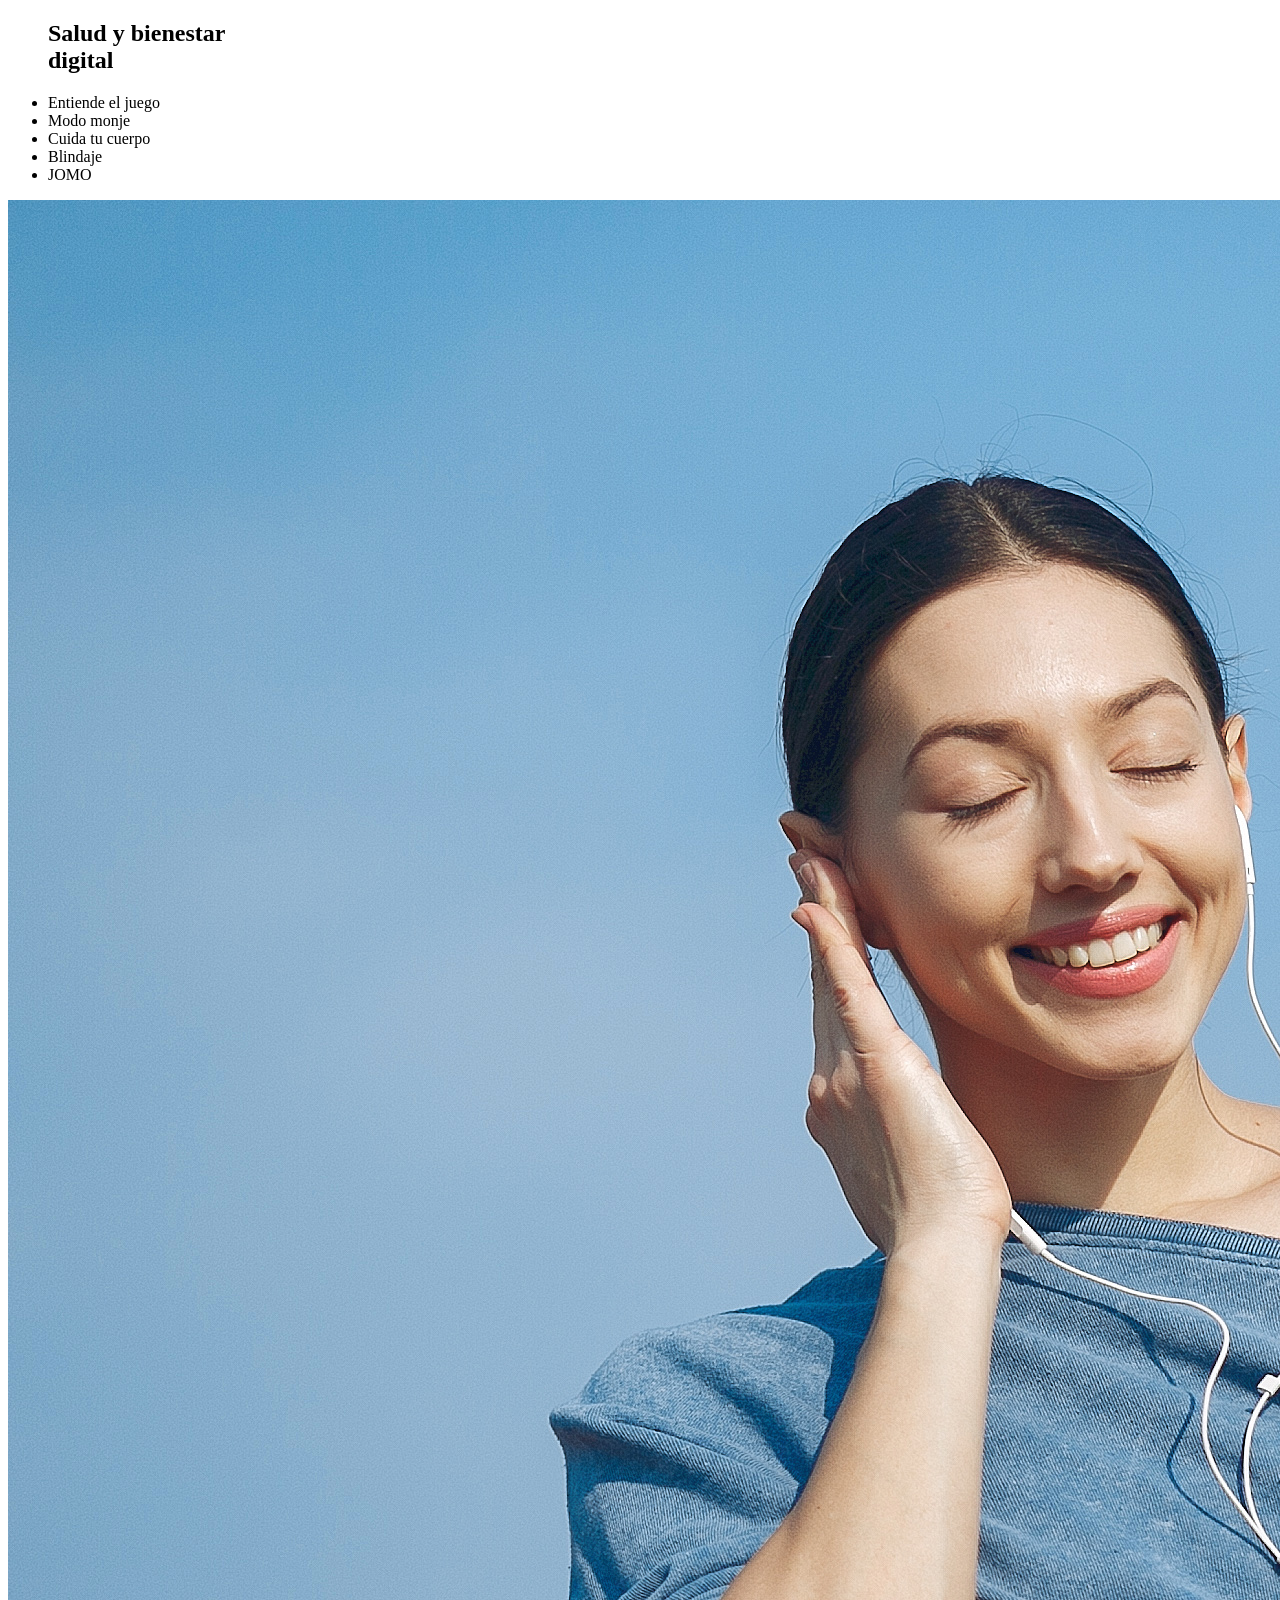
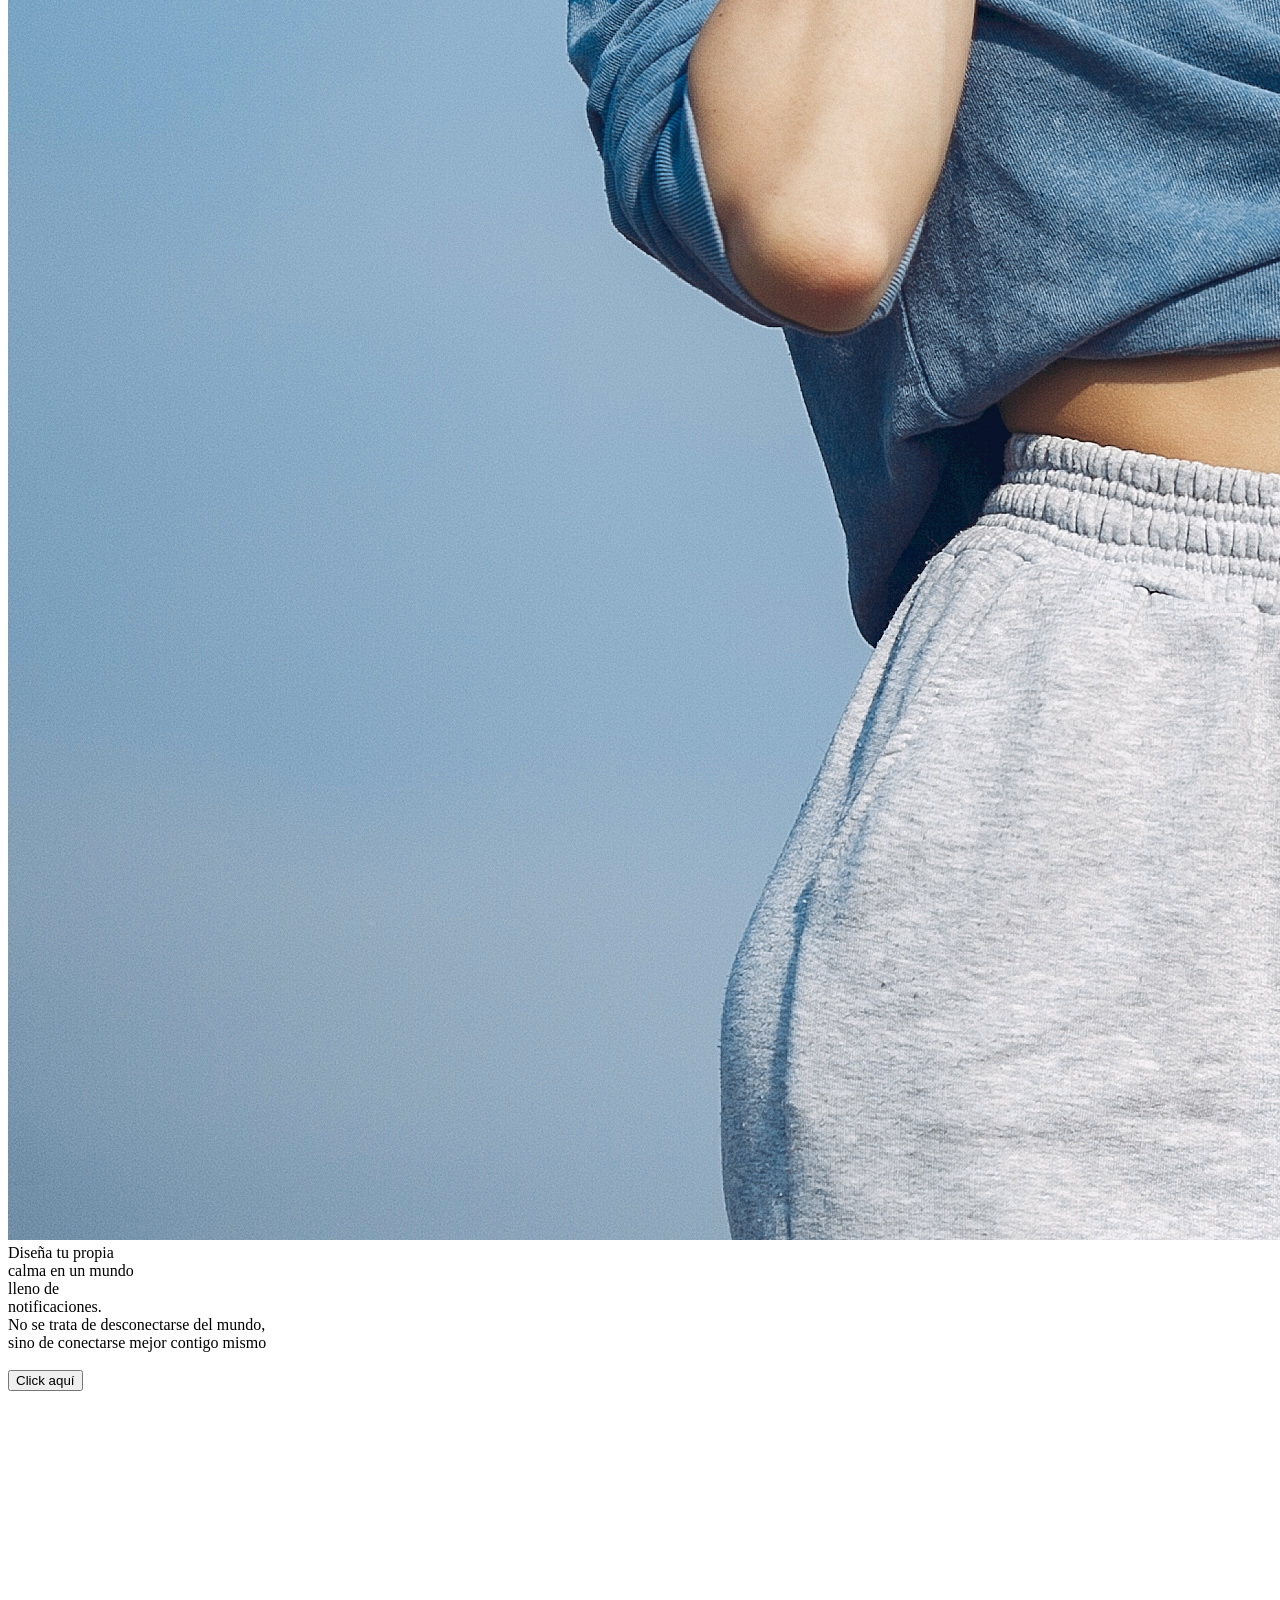
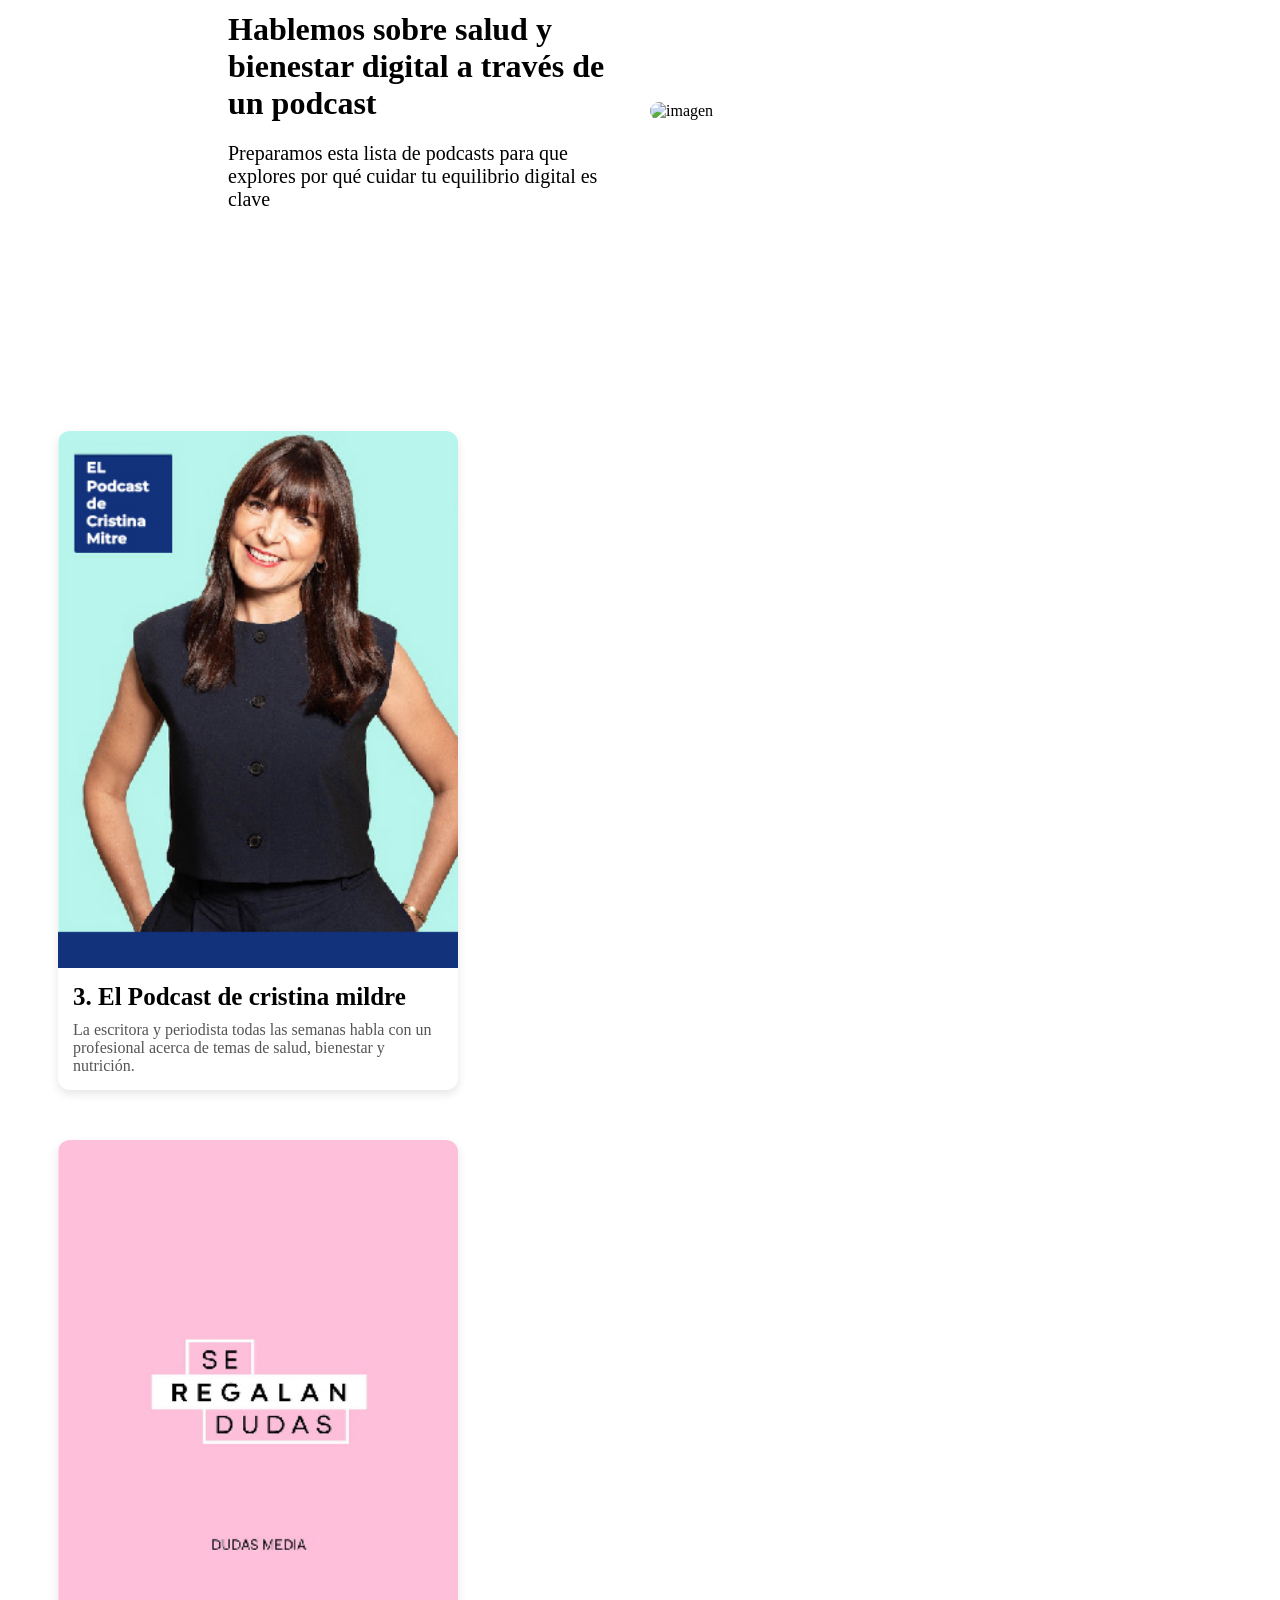
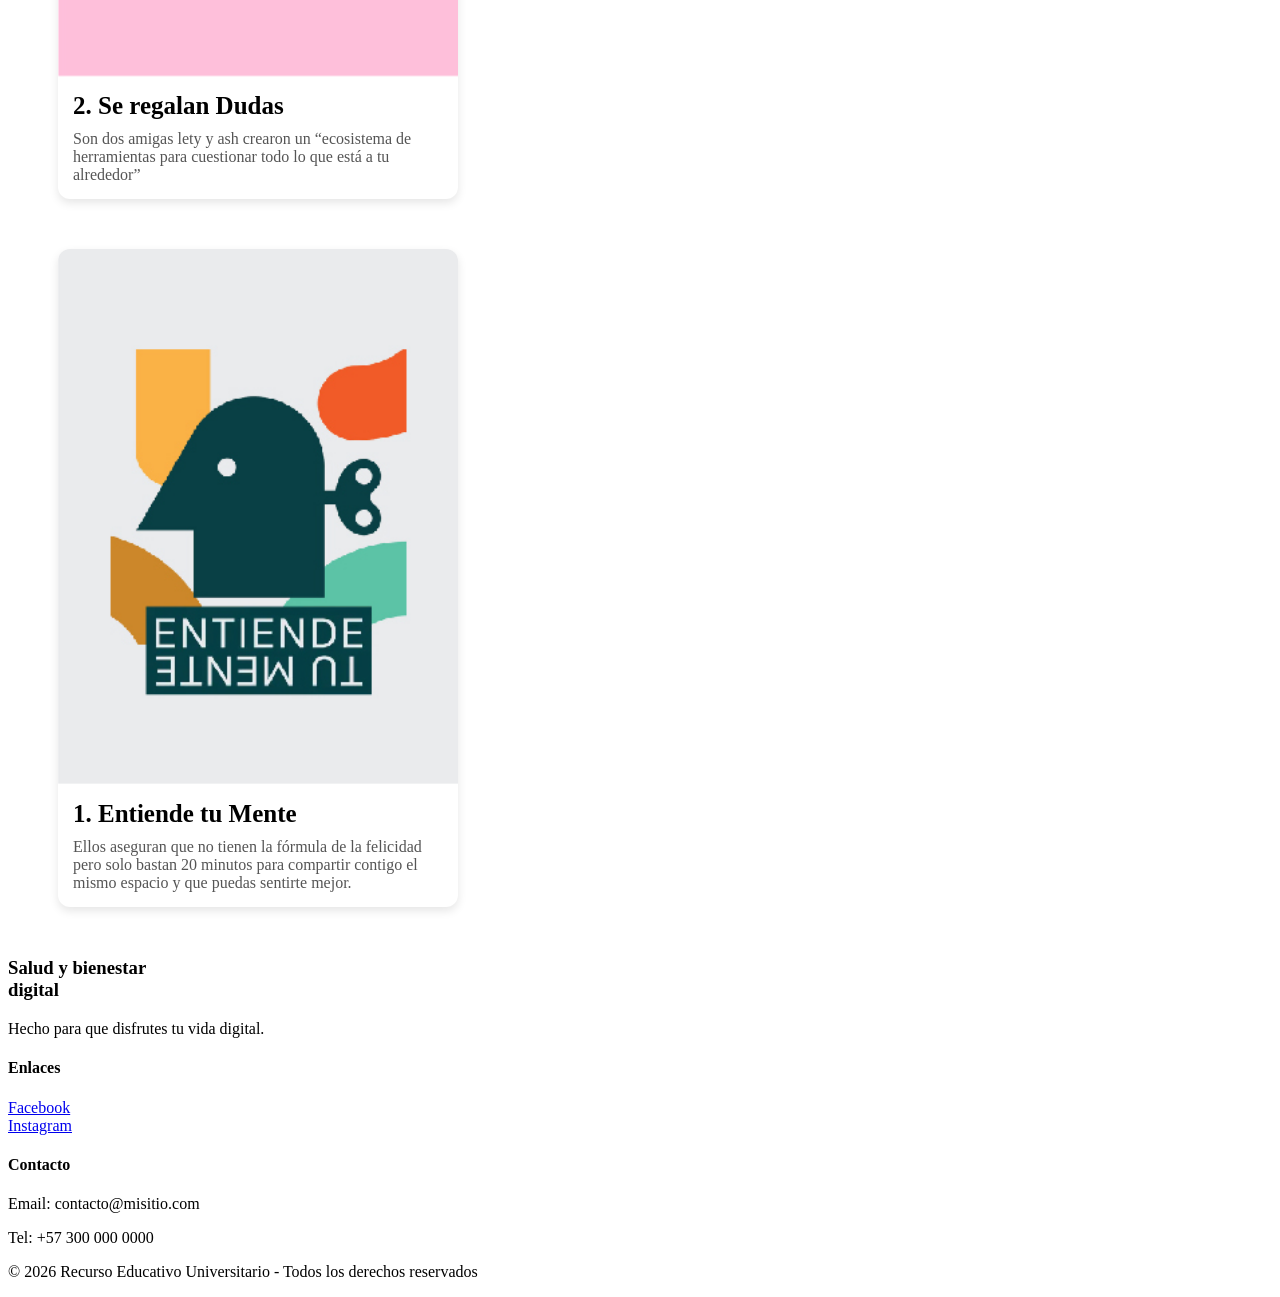
==== index.html @ 68617cb7 "cambio de estructura" ====
<!doctype html>
<html lang="es">
  <head>
    <meta charset="UTF-8" />
    <meta http-equiv="X-UA-Compatible" content="IE=edge" />
    <meta name="viewport" content="width=device-width, initial-scale=1.0" />
    <link rel="stylesheet" href="Styles/index.css" />
    <link rel="stylesheet" href="Styles/nav.css" />
    <link rel="stylesheet" href="Styles/footer.css" />
    <link rel="stylesheet" href="Styles/buttom.css" />
    <link
      rel="stylesheet"
      href="https://fonts.googleapis.com/css2?family=Oswald:wght@200;700&display=swap"
    />
    <title>Inicio</title>
  </head>
  <body>
    <div id="nav"></div>
    <div id="dvPrincipal" class="container">
      <div class="mixImage">
        <img
          src="src/Diseña tu propia calma.jpg"
          alt="Imagen"
          class="initialImage"
        />
        <div class="imgeText">
          Diseña tu propia <br />calma en un mundo <br />lleno de
          <br />notificaciones.
        </div>
      </div>

      <div class="centralText">
        <div class="initialtext">
          No se trata de desconectarse del mundo,<br />
          sino de conectarse mejor contigo mismo
        </div><br>
        <button class="btn-moderno">Click aquí</button>
      </div>

      <div id="sections"></div>

      <div class="cards">
        <div id="podcastCard" class="cards-list"></div>
      </div>
      
    </div>
  </body>
</html>
<footer id="footer" class="footer"></footer>
<script src="https://code.jquery.com/jquery-3.7.1.min.js"></script>
<script src="scripts/index.js"></script>
<script src="scripts/listas.js"></script>
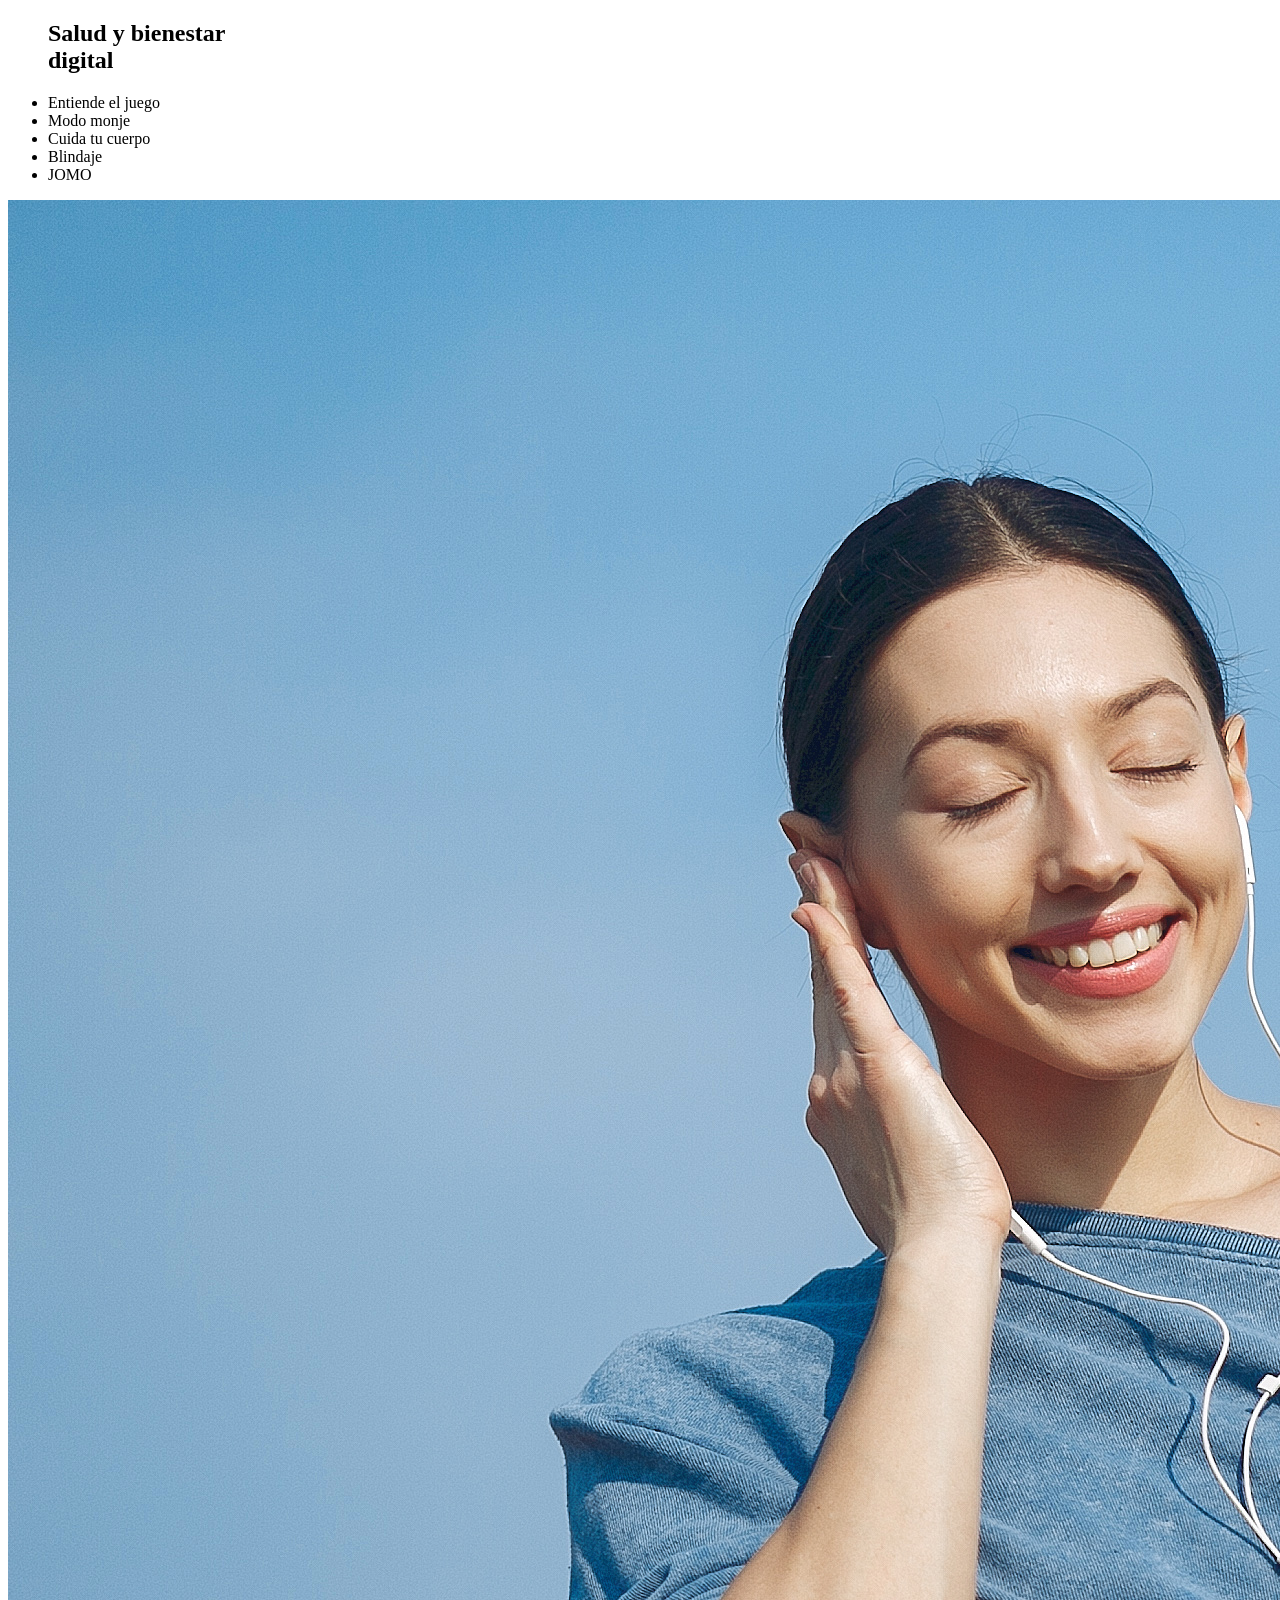
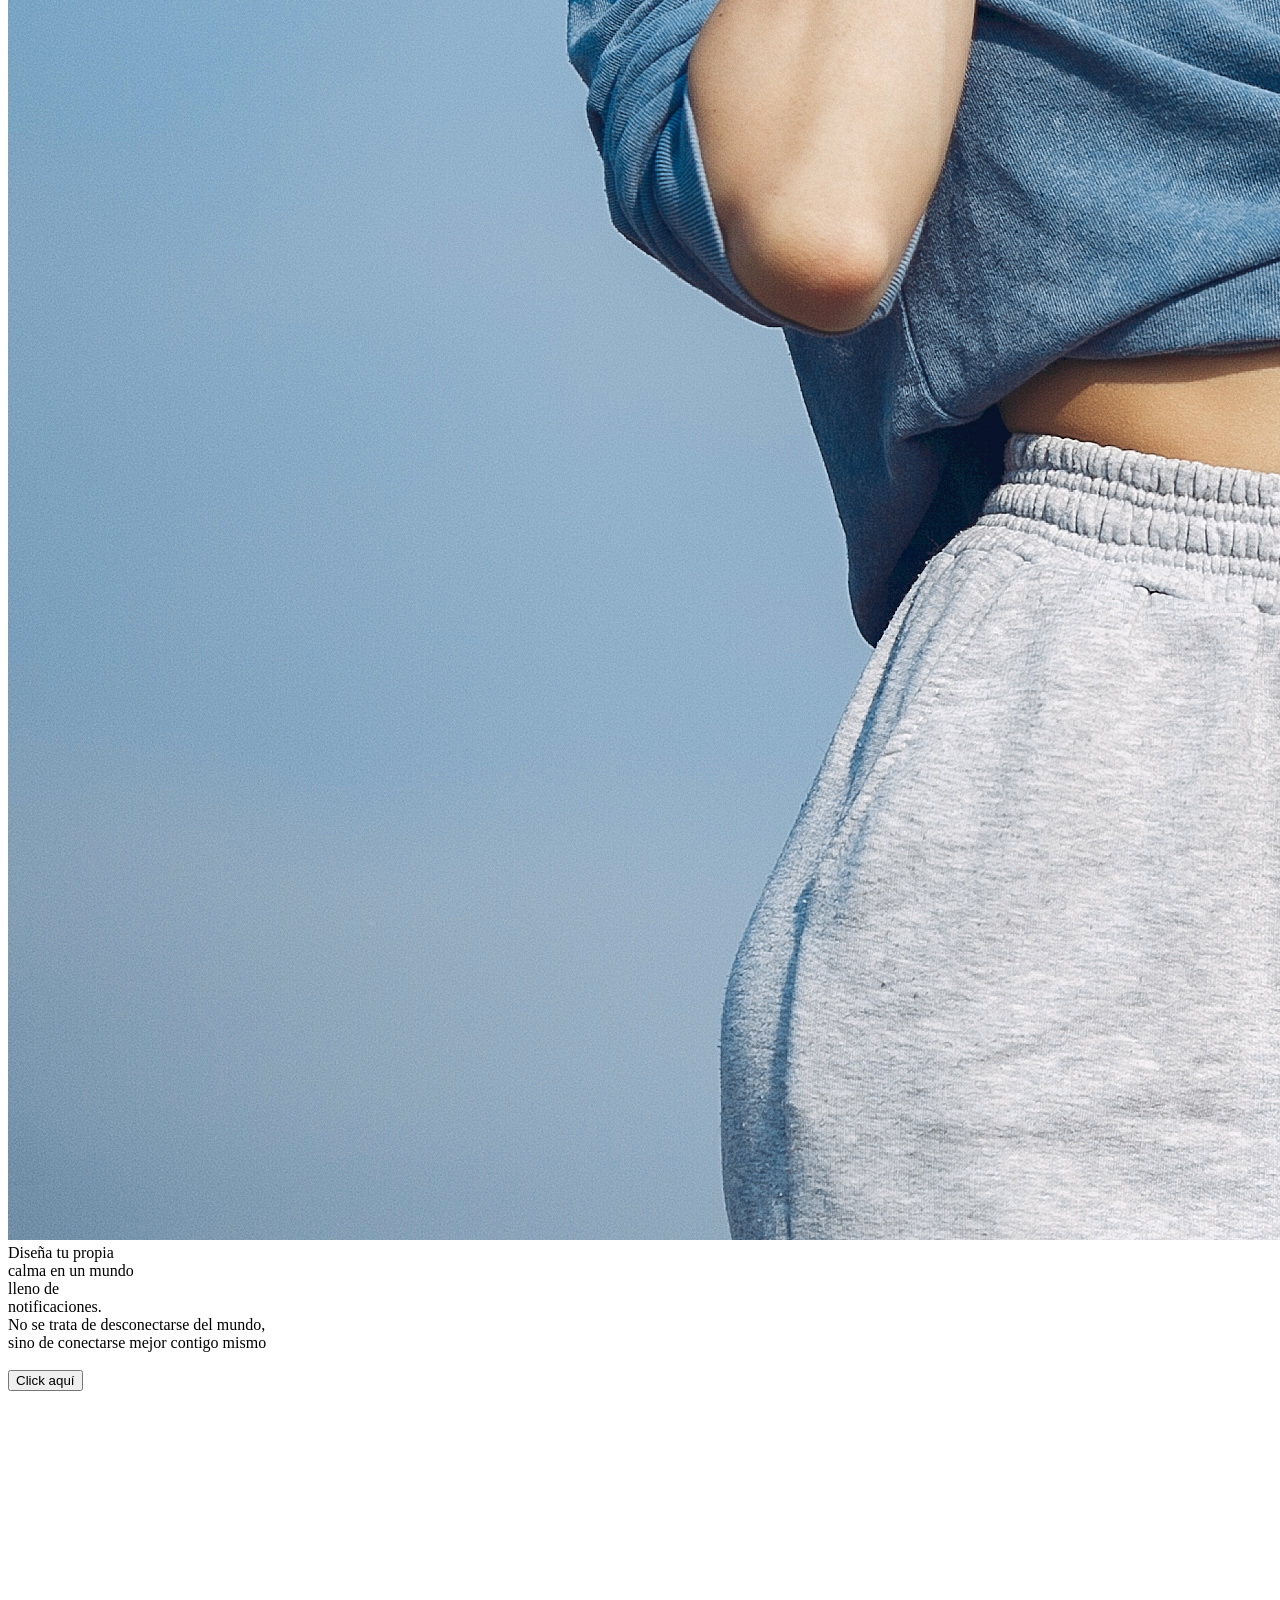
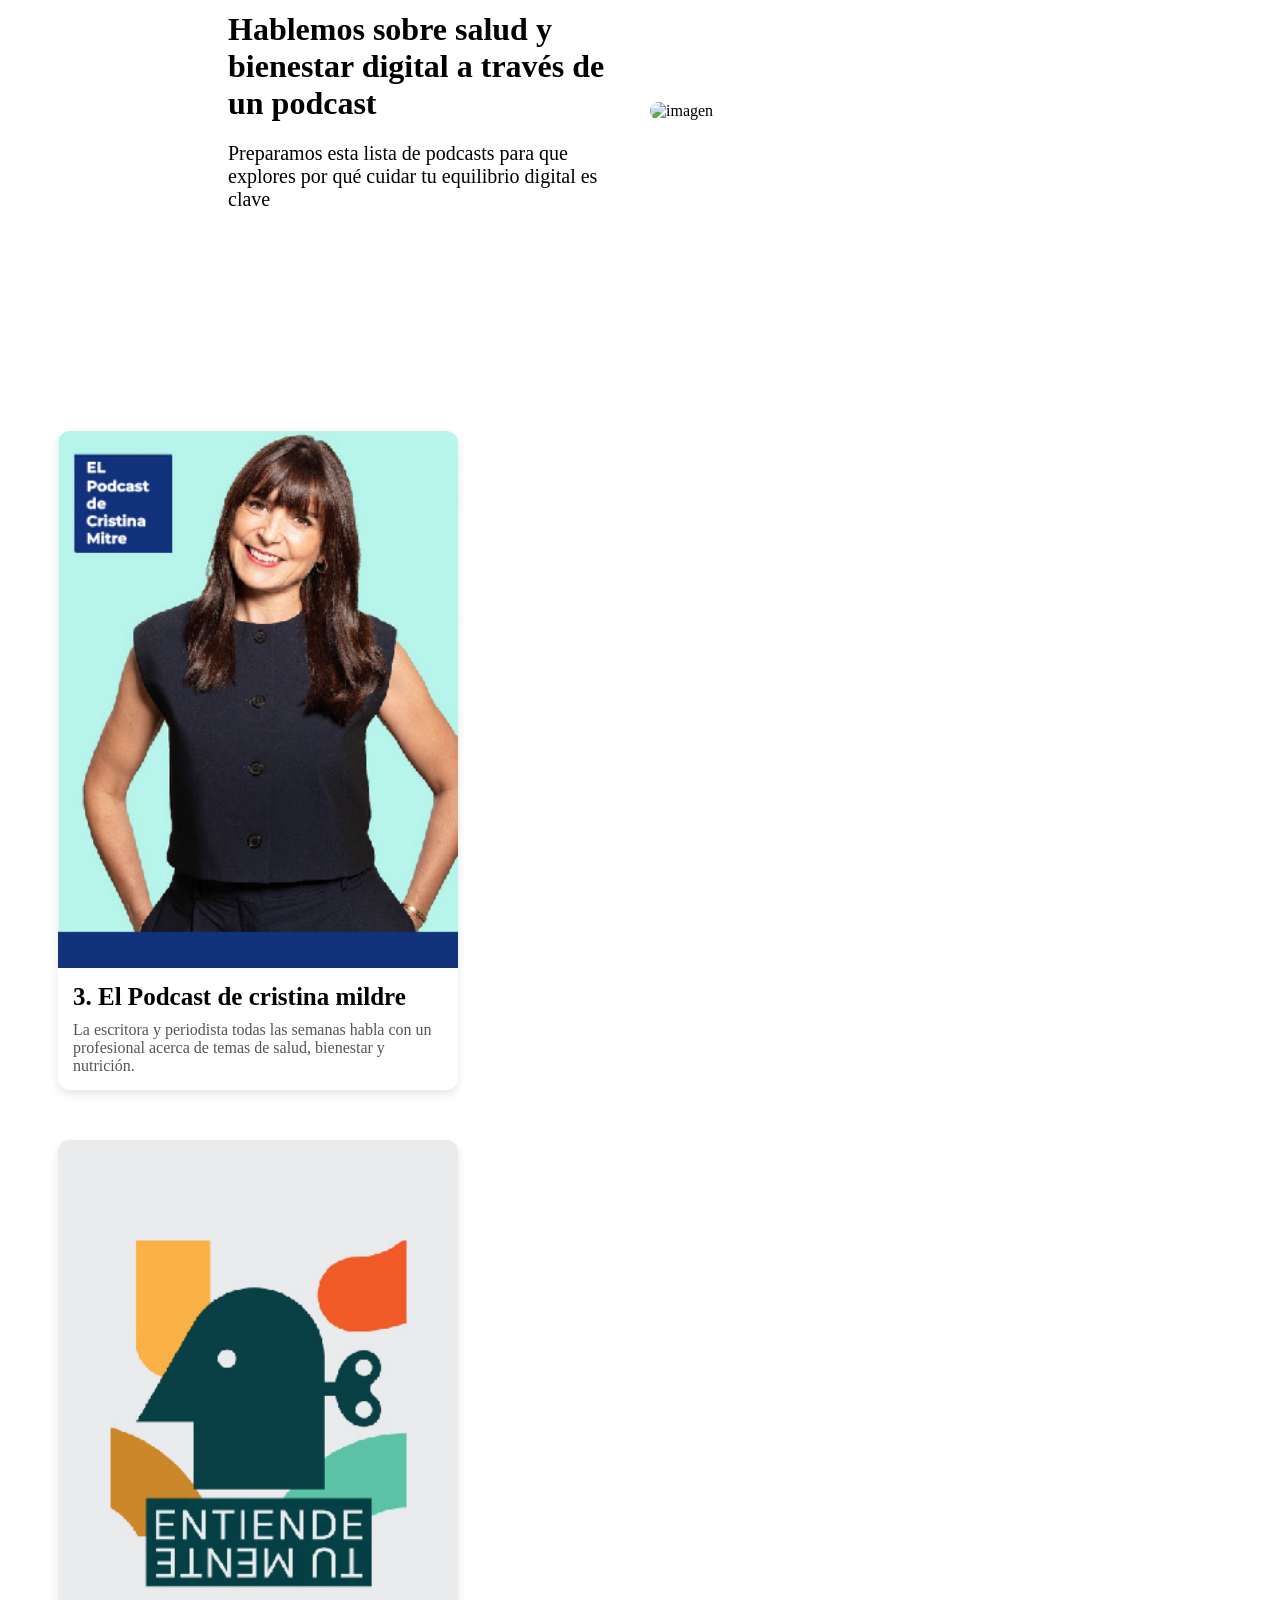
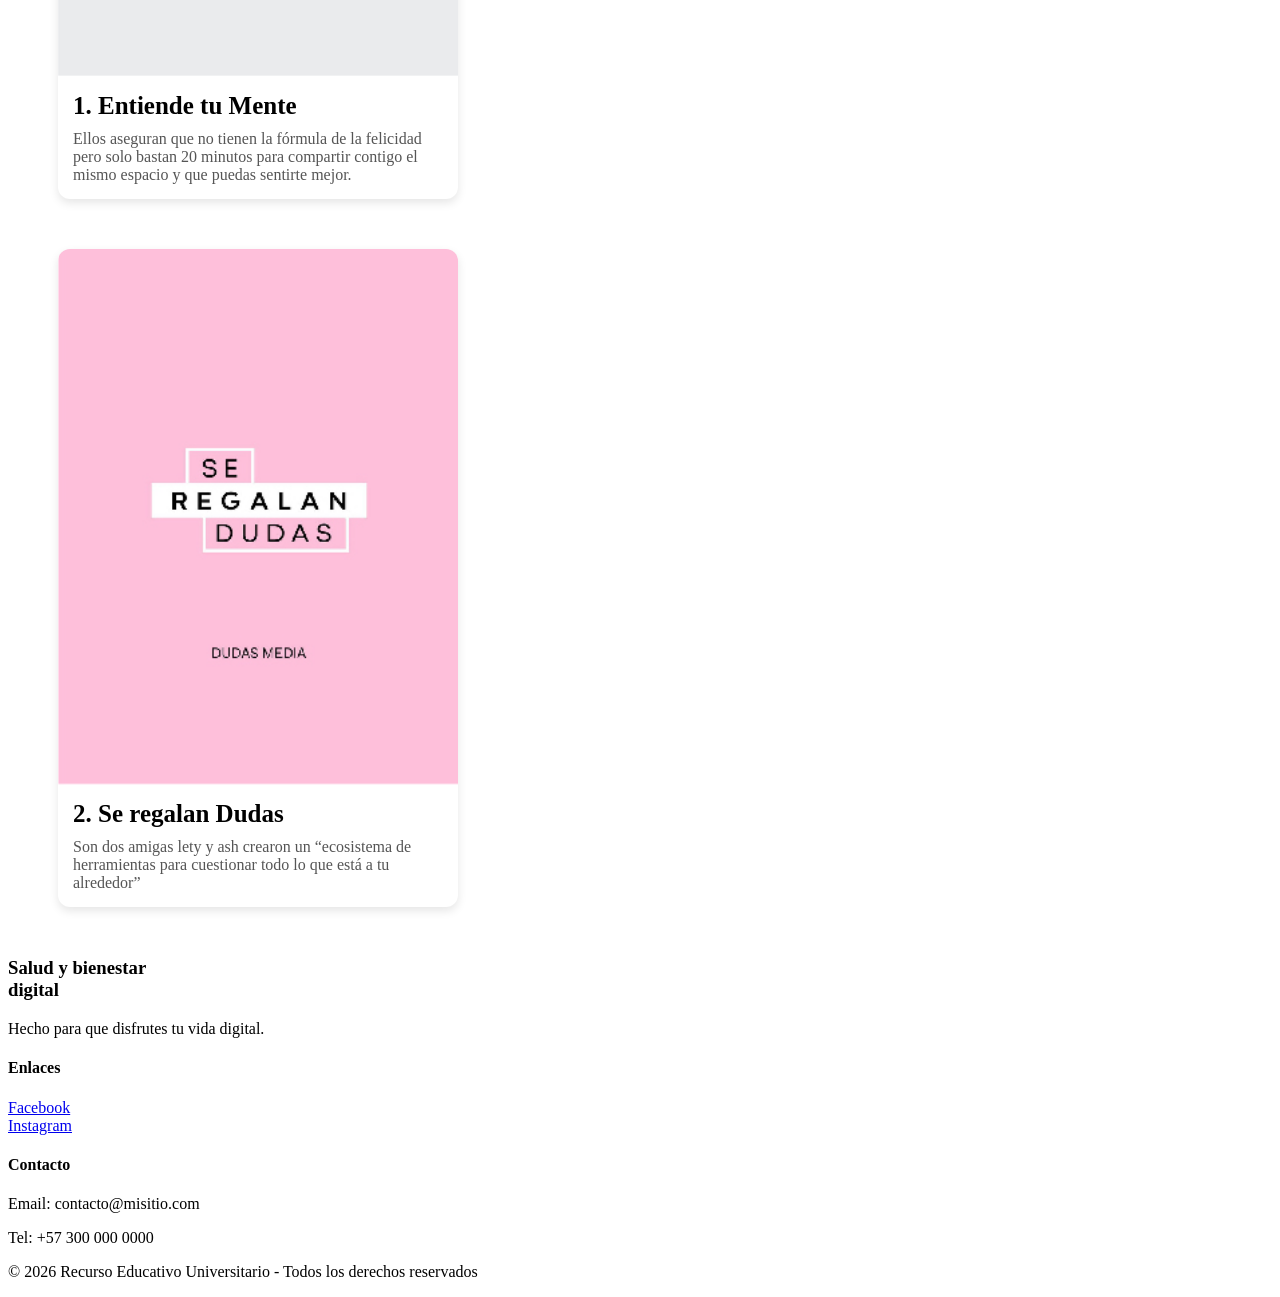
==== commit 95e5502d: "Update index.html" ====
--- a/index.html
+++ b/index.html
@@ -23,6 +23,7 @@
           alt="Imagen"
           class="initialImage"
         />
+
         <div class="imgeText">
           Diseña tu propia <br />calma en un mundo <br />lleno de
           <br />notificaciones.
@@ -33,7 +34,8 @@
         <div class="initialtext">
           No se trata de desconectarse del mundo,<br />
           sino de conectarse mejor contigo mismo
-        </div><br>
+        </div>
+        <br />
         <button class="btn-moderno">Click aquí</button>
       </div>
 
@@ -42,7 +44,6 @@
       <div class="cards">
         <div id="podcastCard" class="cards-list"></div>
       </div>
-      
     </div>
   </body>
 </html>
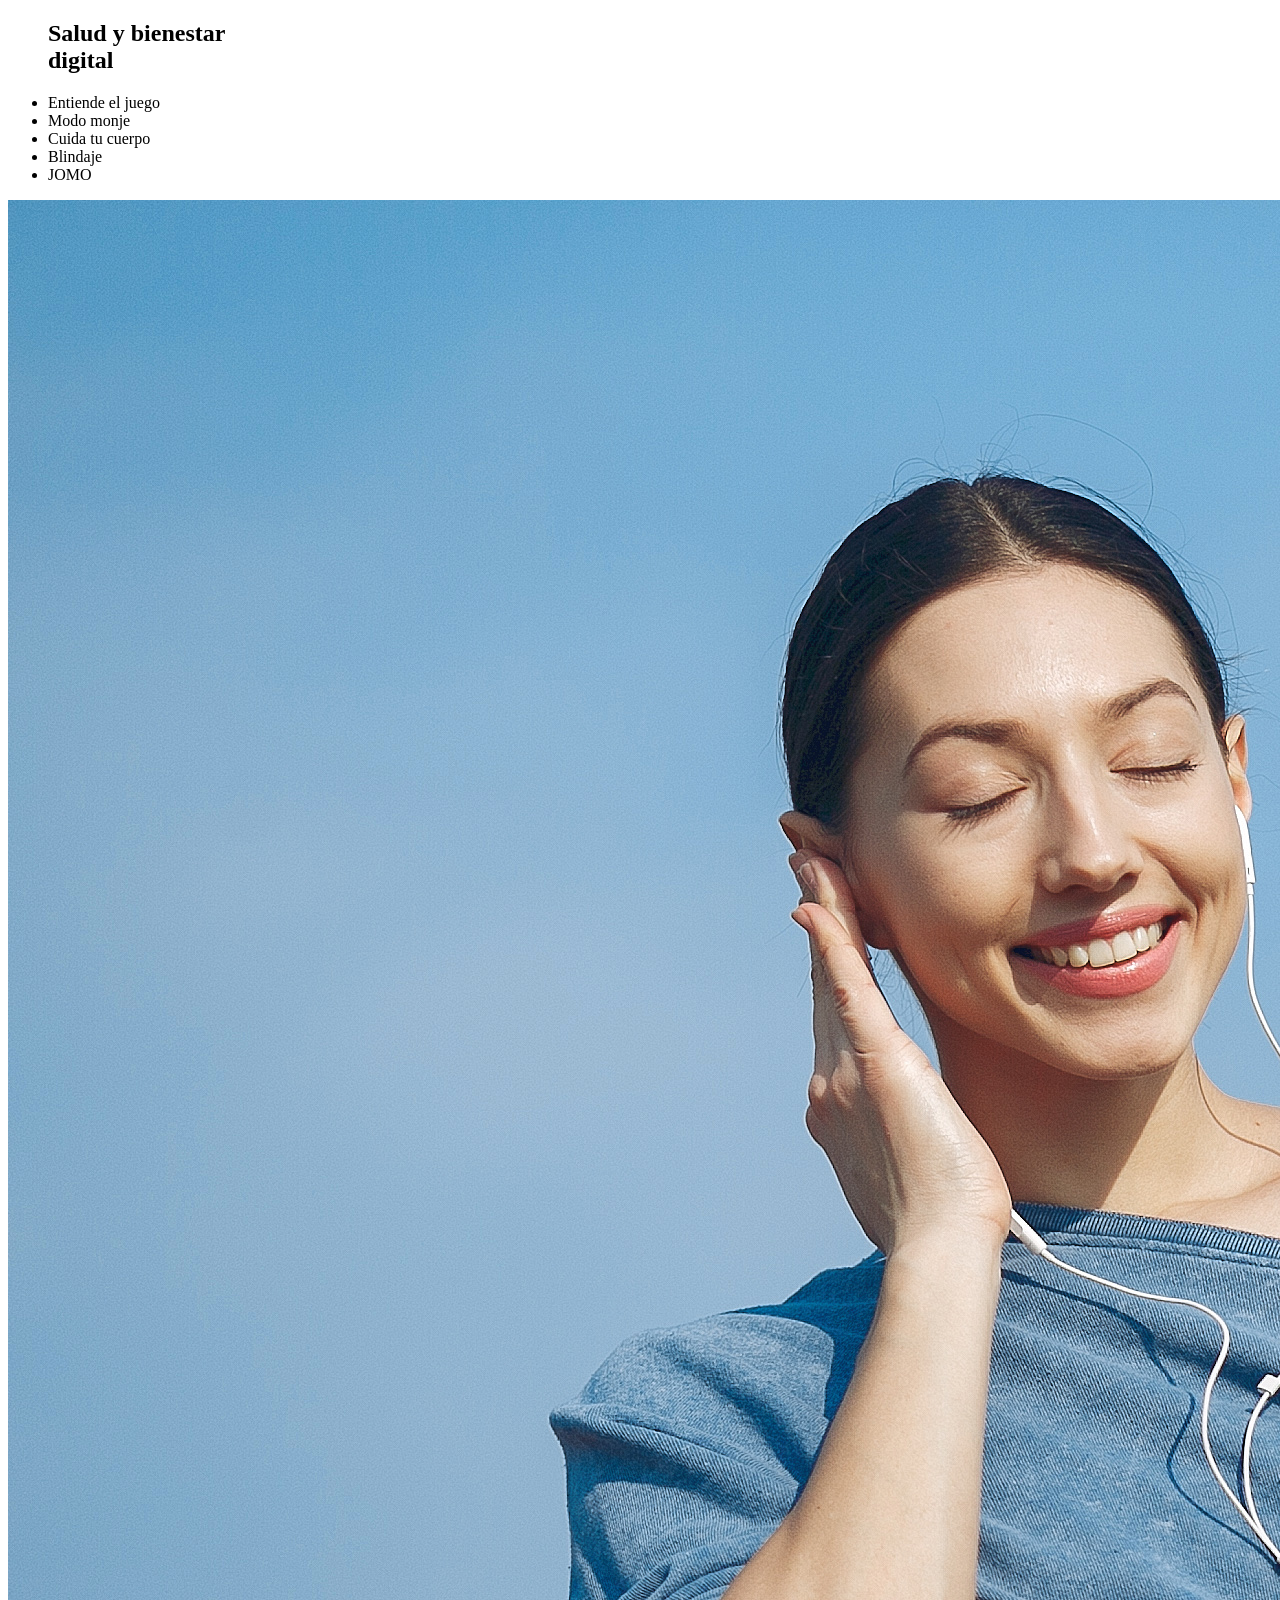
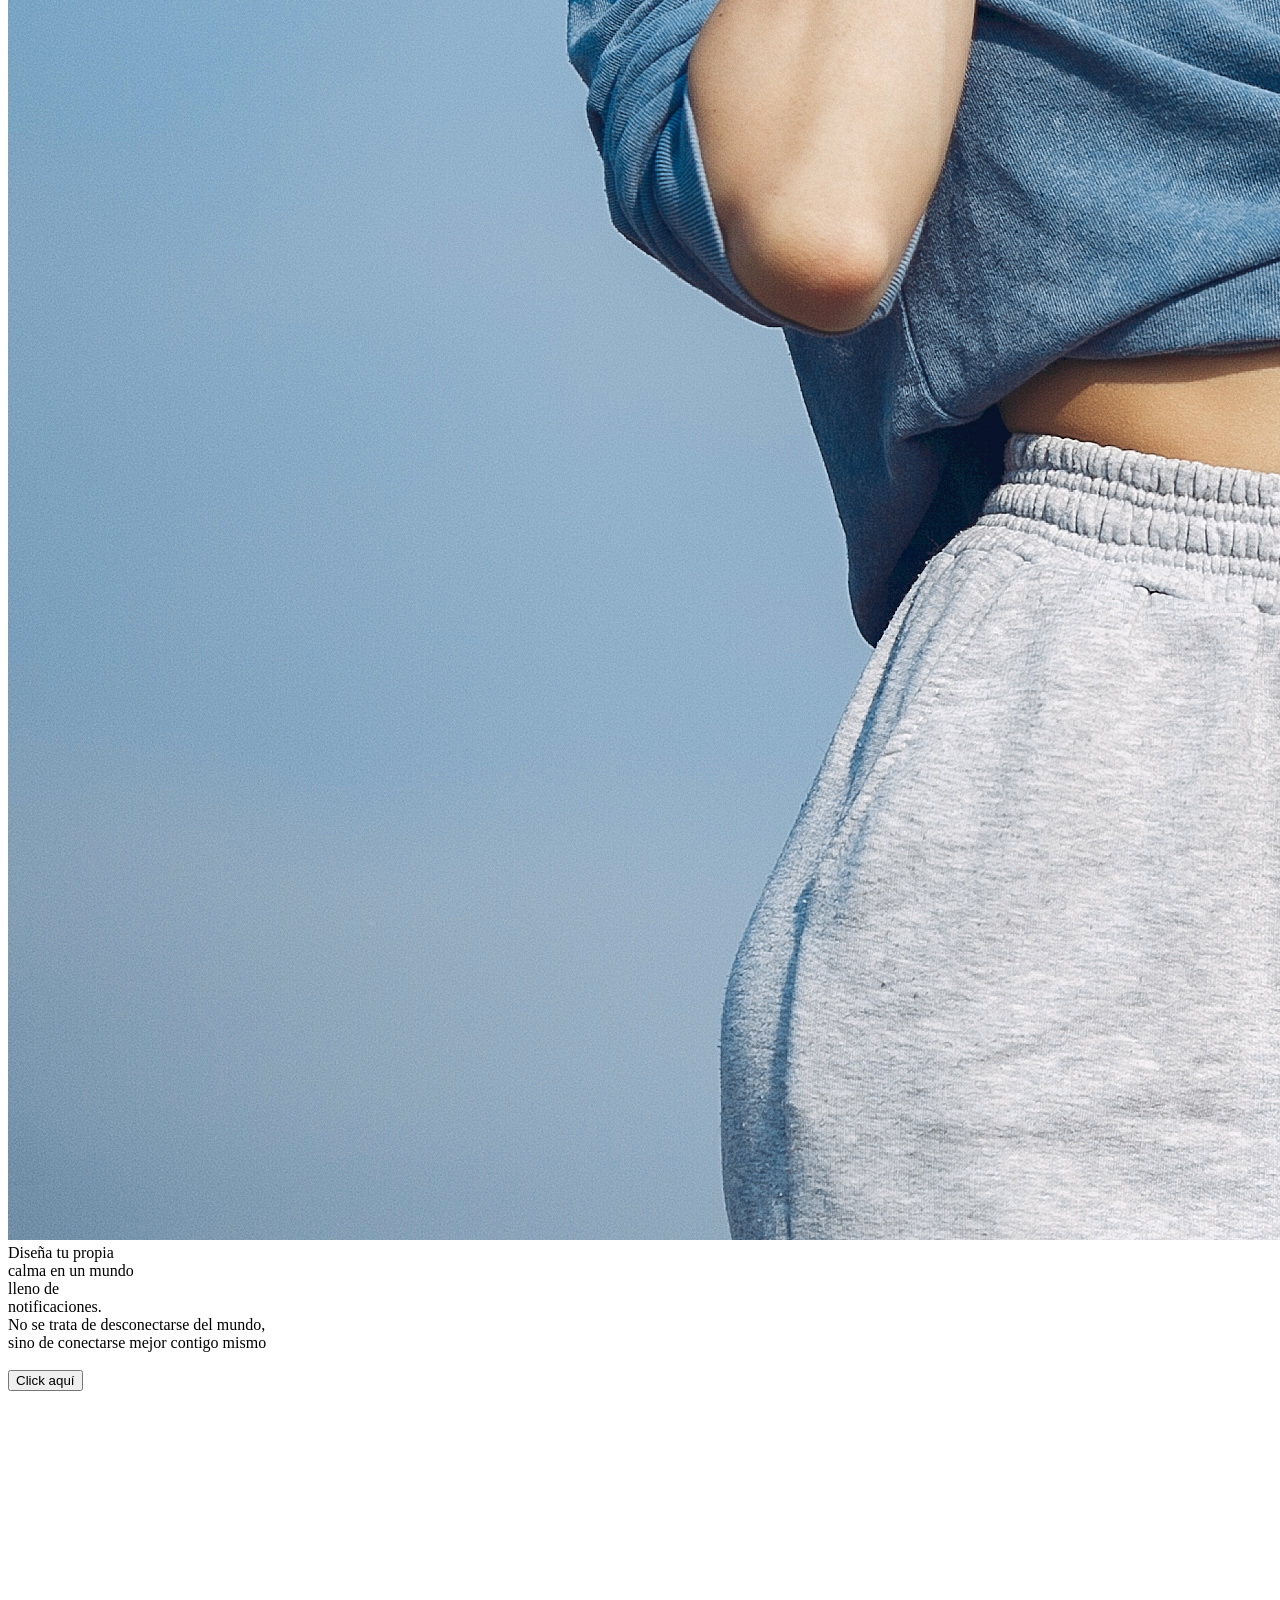
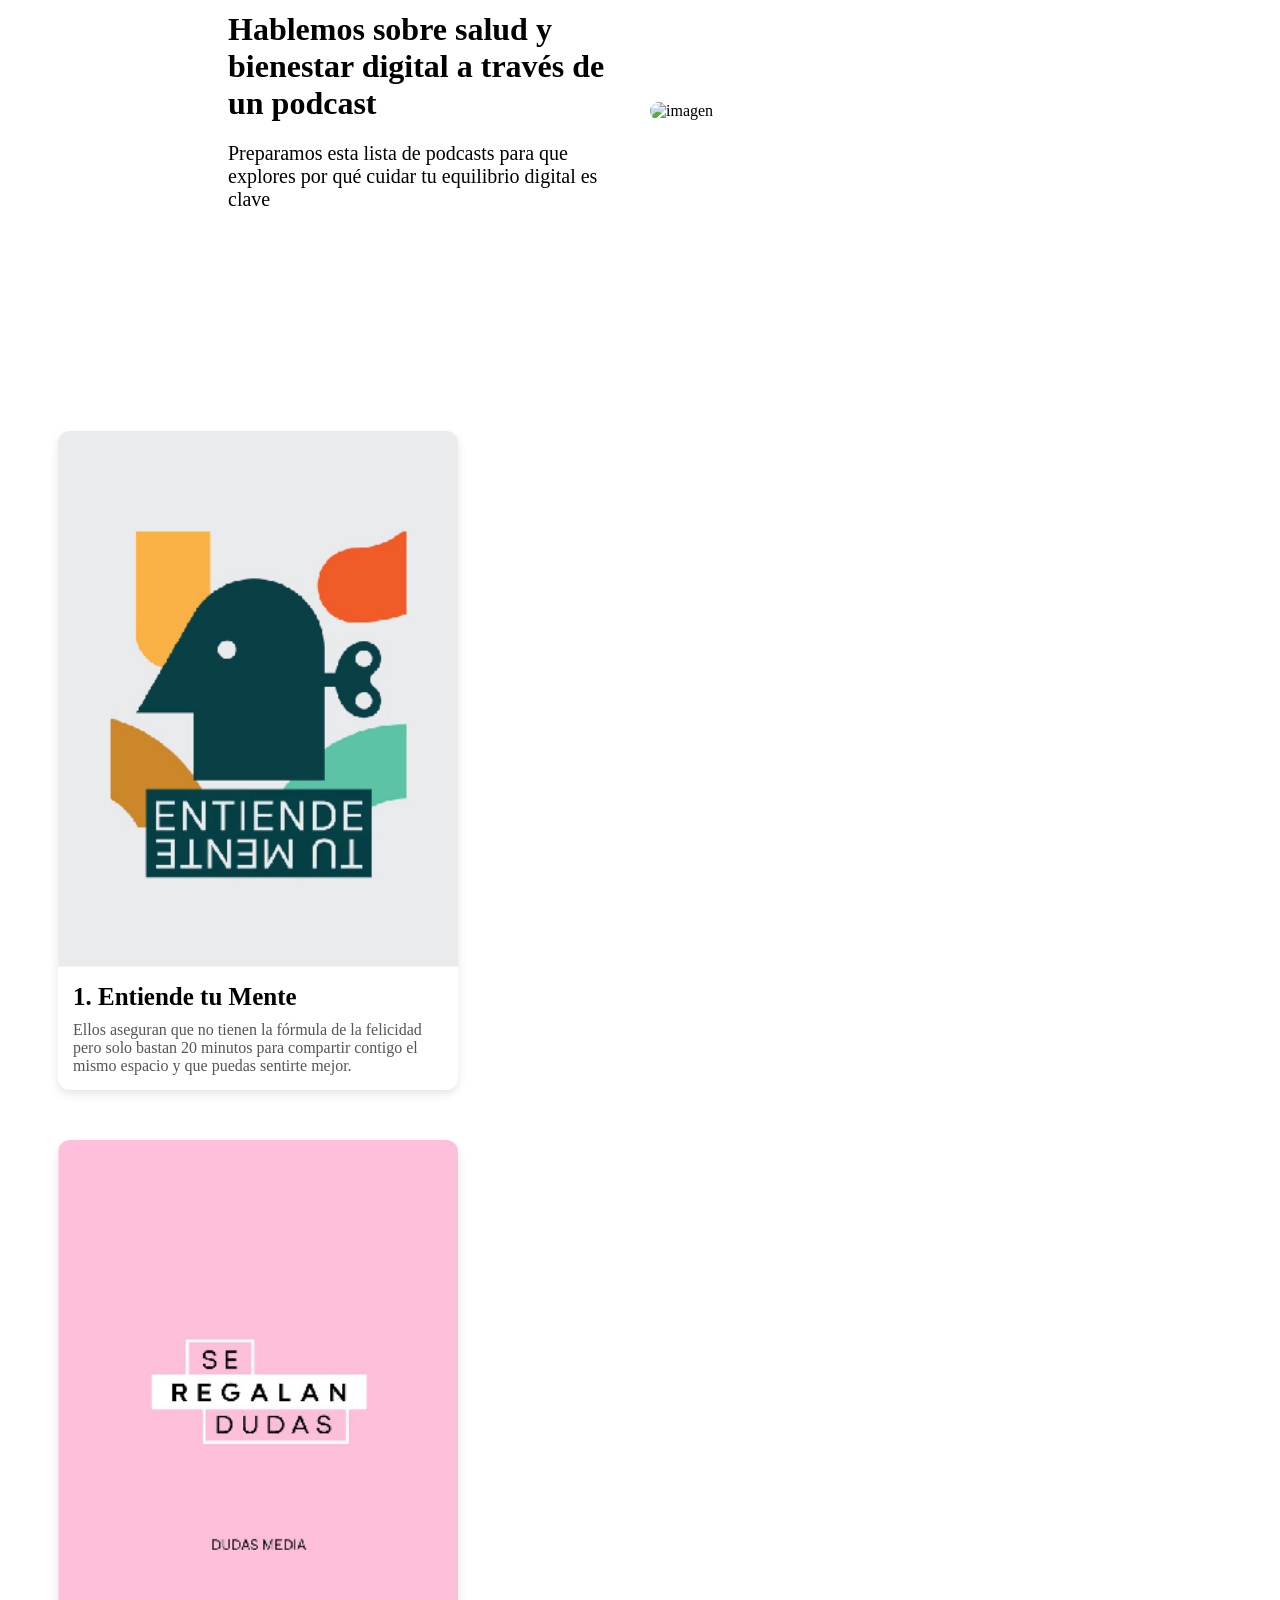
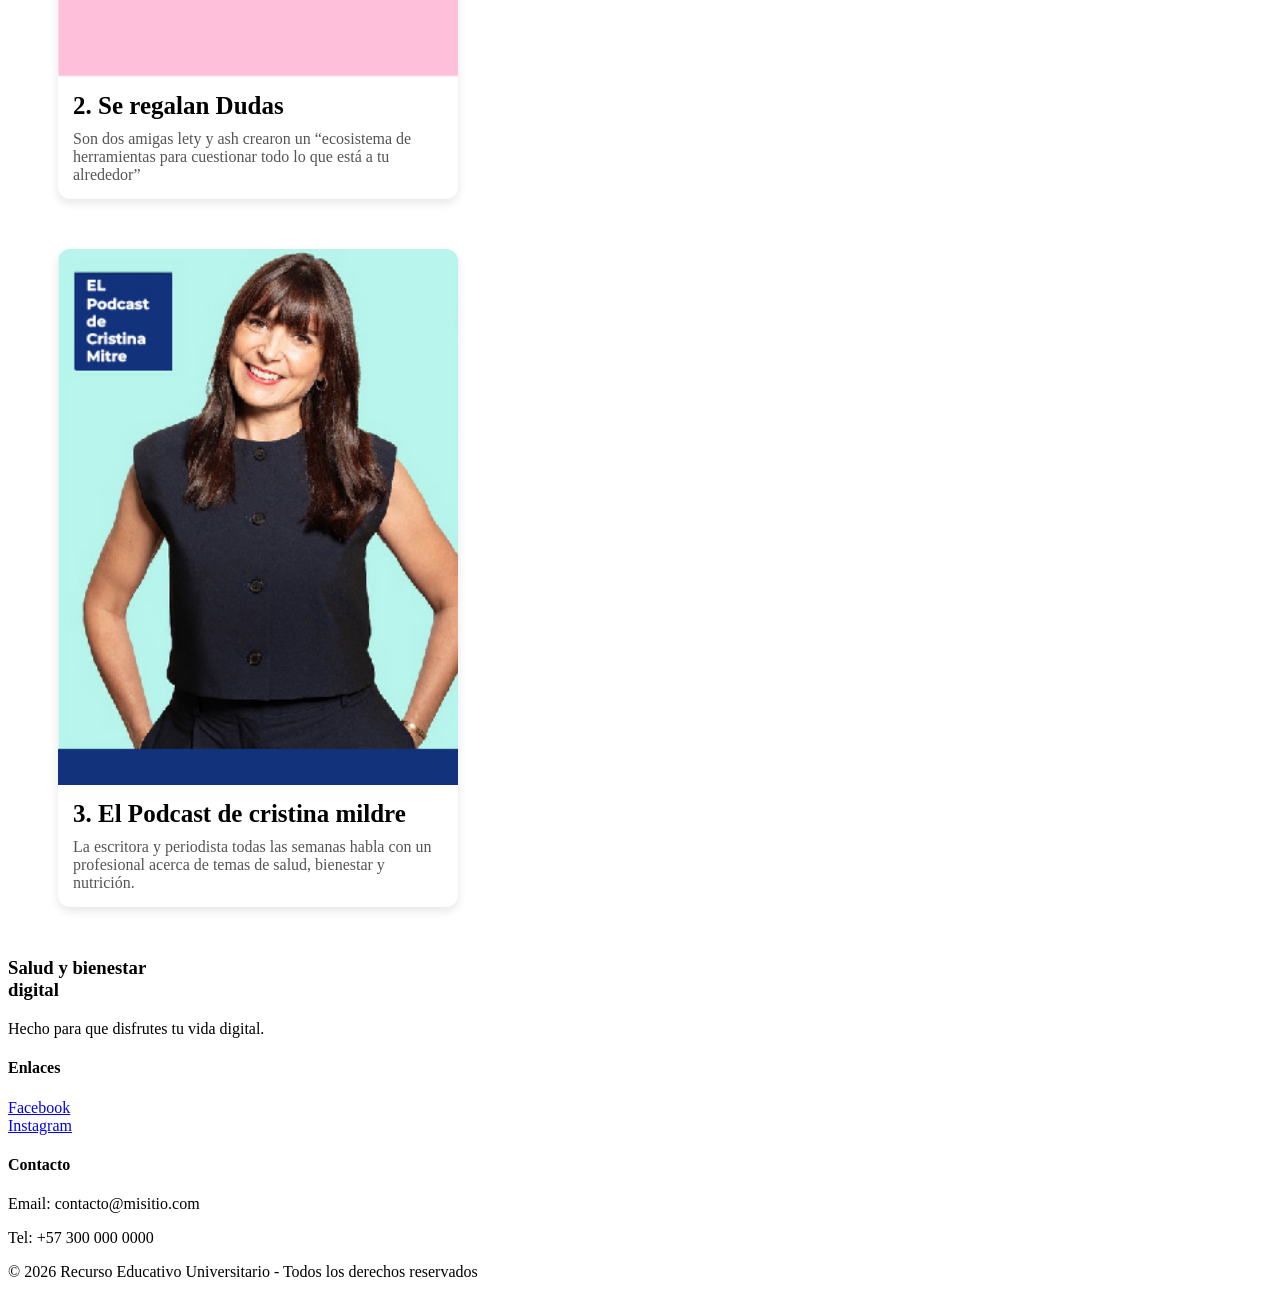
==== commit 333366b7: "Update index.html" ====
--- a/index.html
+++ b/index.html
@@ -4,10 +4,10 @@
     <meta charset="UTF-8" />
     <meta http-equiv="X-UA-Compatible" content="IE=edge" />
     <meta name="viewport" content="width=device-width, initial-scale=1.0" />
-    <link rel="stylesheet" href="Styles/index.css" />
-    <link rel="stylesheet" href="Styles/nav.css" />
-    <link rel="stylesheet" href="Styles/footer.css" />
-    <link rel="stylesheet" href="Styles/buttom.css" />
+    <link rel="stylesheet" href="./Styles/index.css" />
+    <link rel="stylesheet" href="./Styles/nav.css" />
+    <link rel="stylesheet" href="./Styles/footer.css" />
+    <link rel="stylesheet" href="./Styles/buttom.css" />
     <link
       rel="stylesheet"
       href="https://fonts.googleapis.com/css2?family=Oswald:wght@200;700&display=swap"
@@ -49,5 +49,5 @@
 </html>
 <footer id="footer" class="footer"></footer>
 <script src="https://code.jquery.com/jquery-3.7.1.min.js"></script>
-<script src="scripts/index.js"></script>
-<script src="scripts/listas.js"></script>
+<script src="./scripts/index.js"></script>
+<script src="./scripts/listas.js"></script>
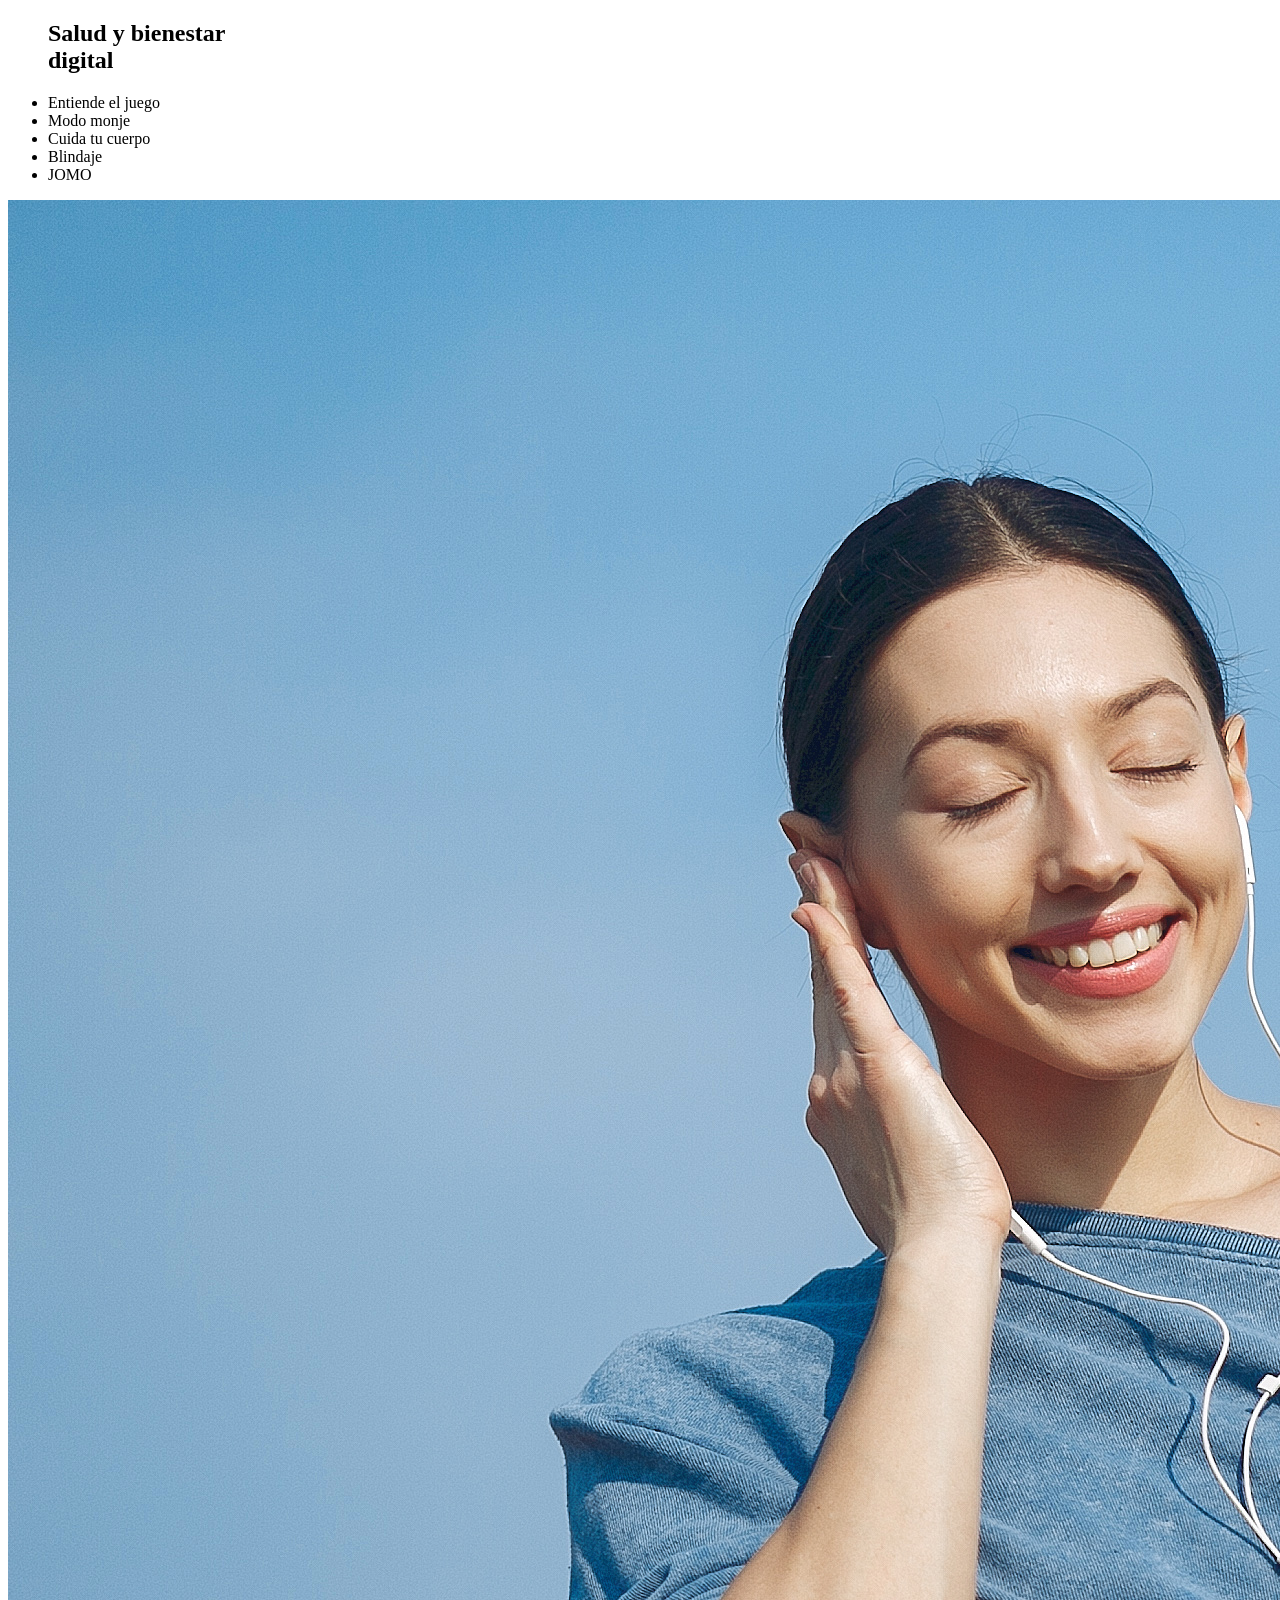
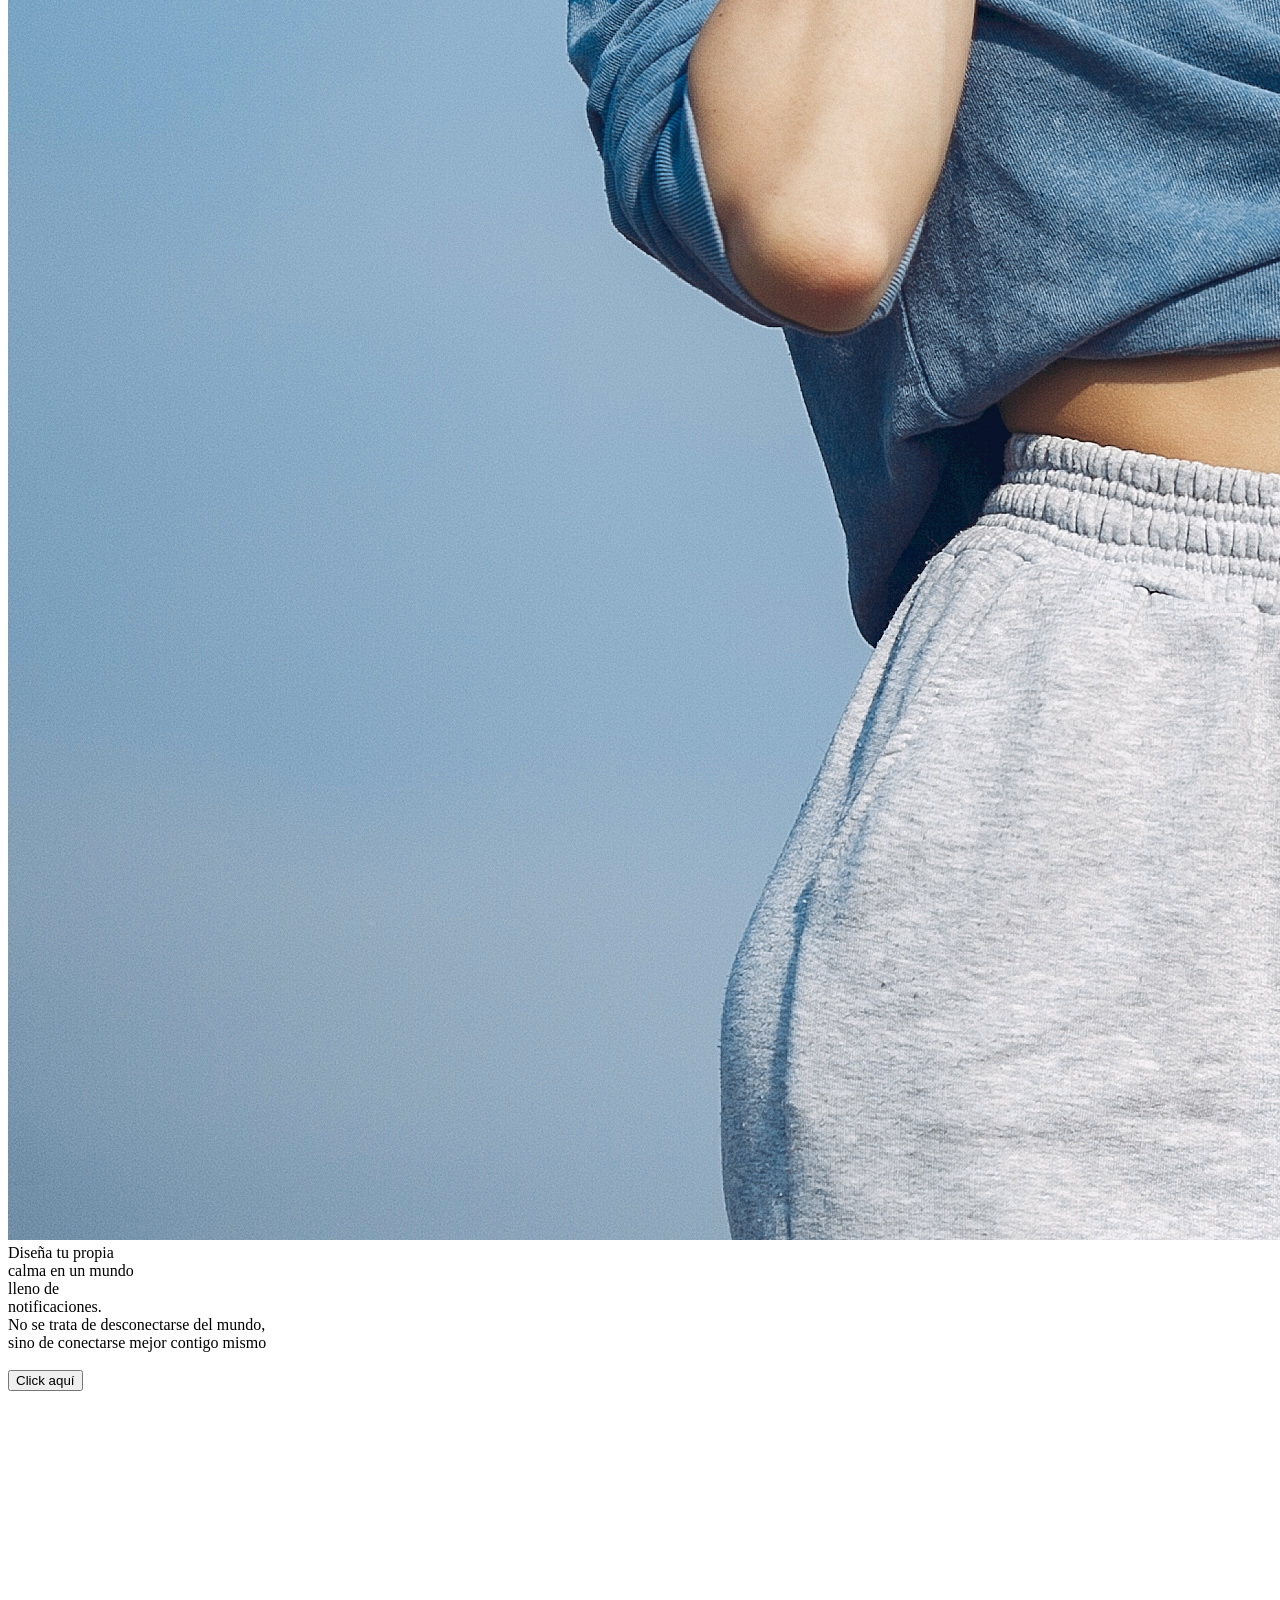
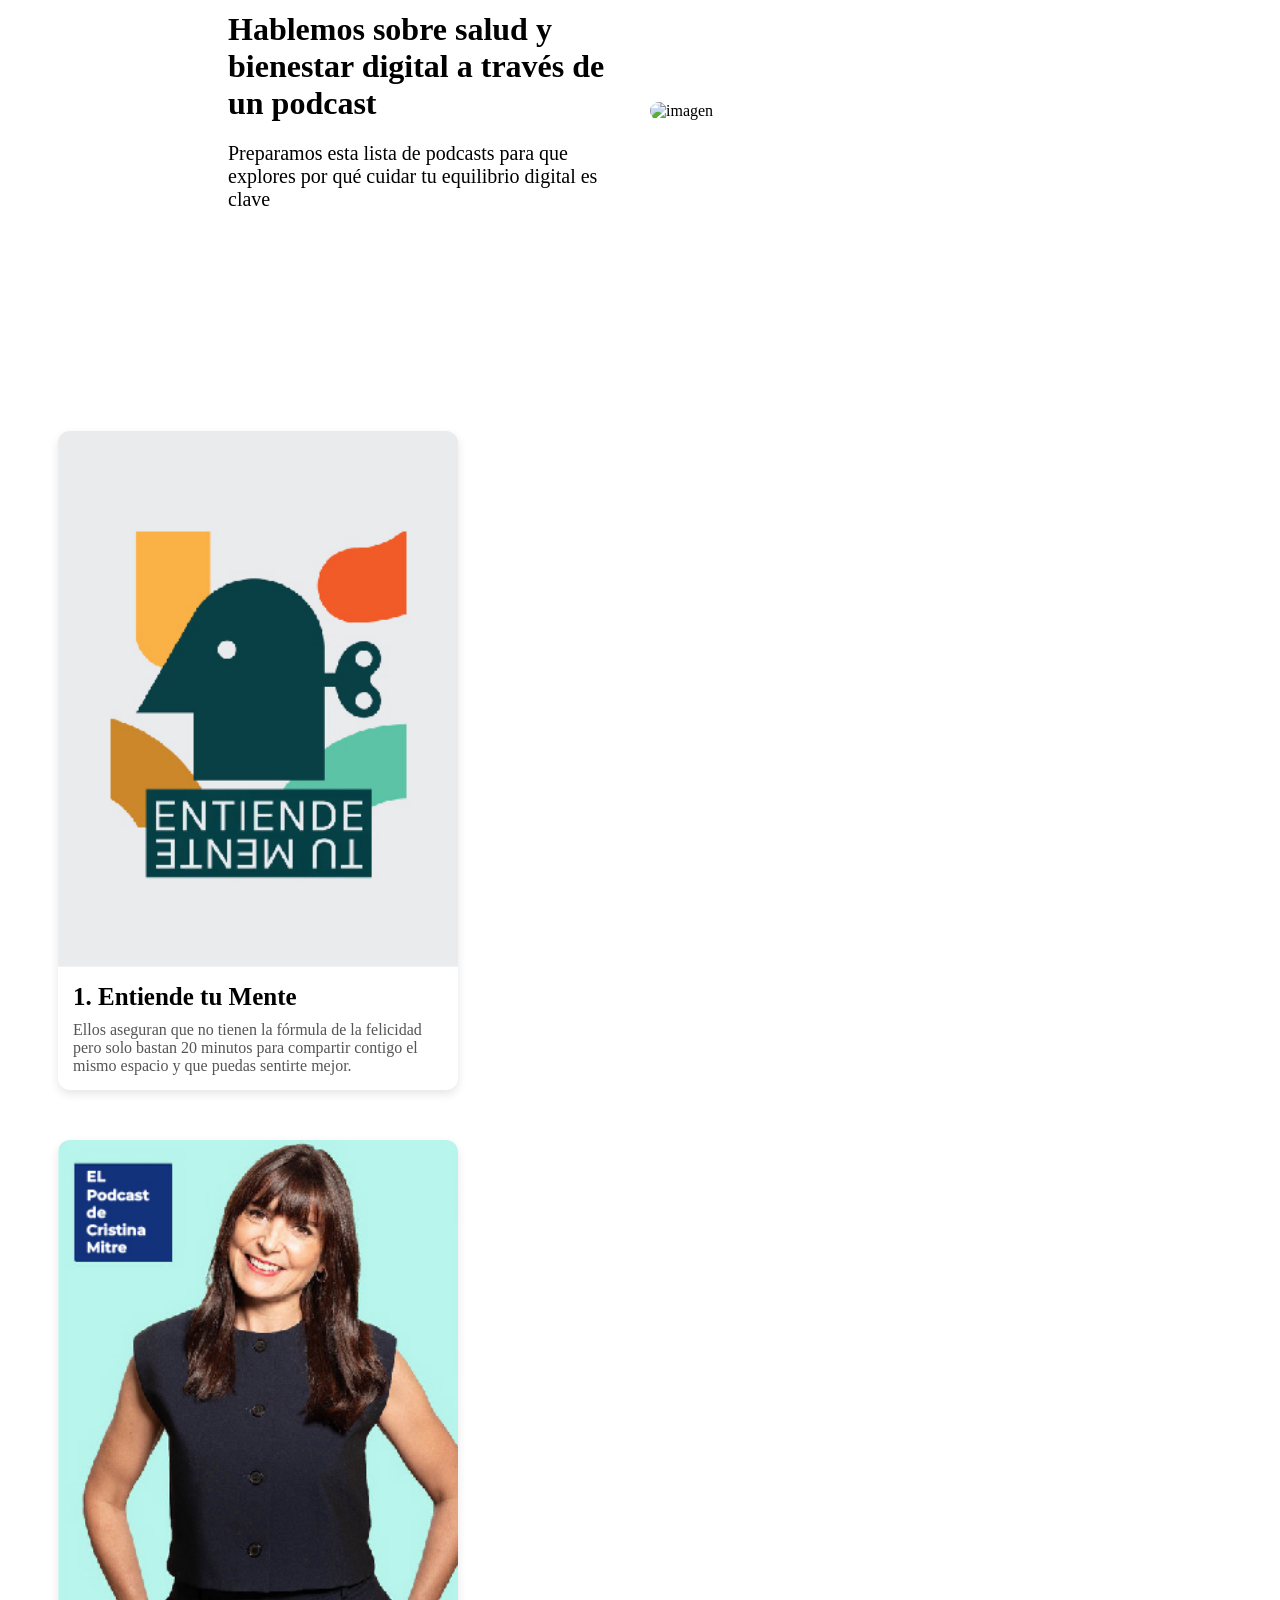
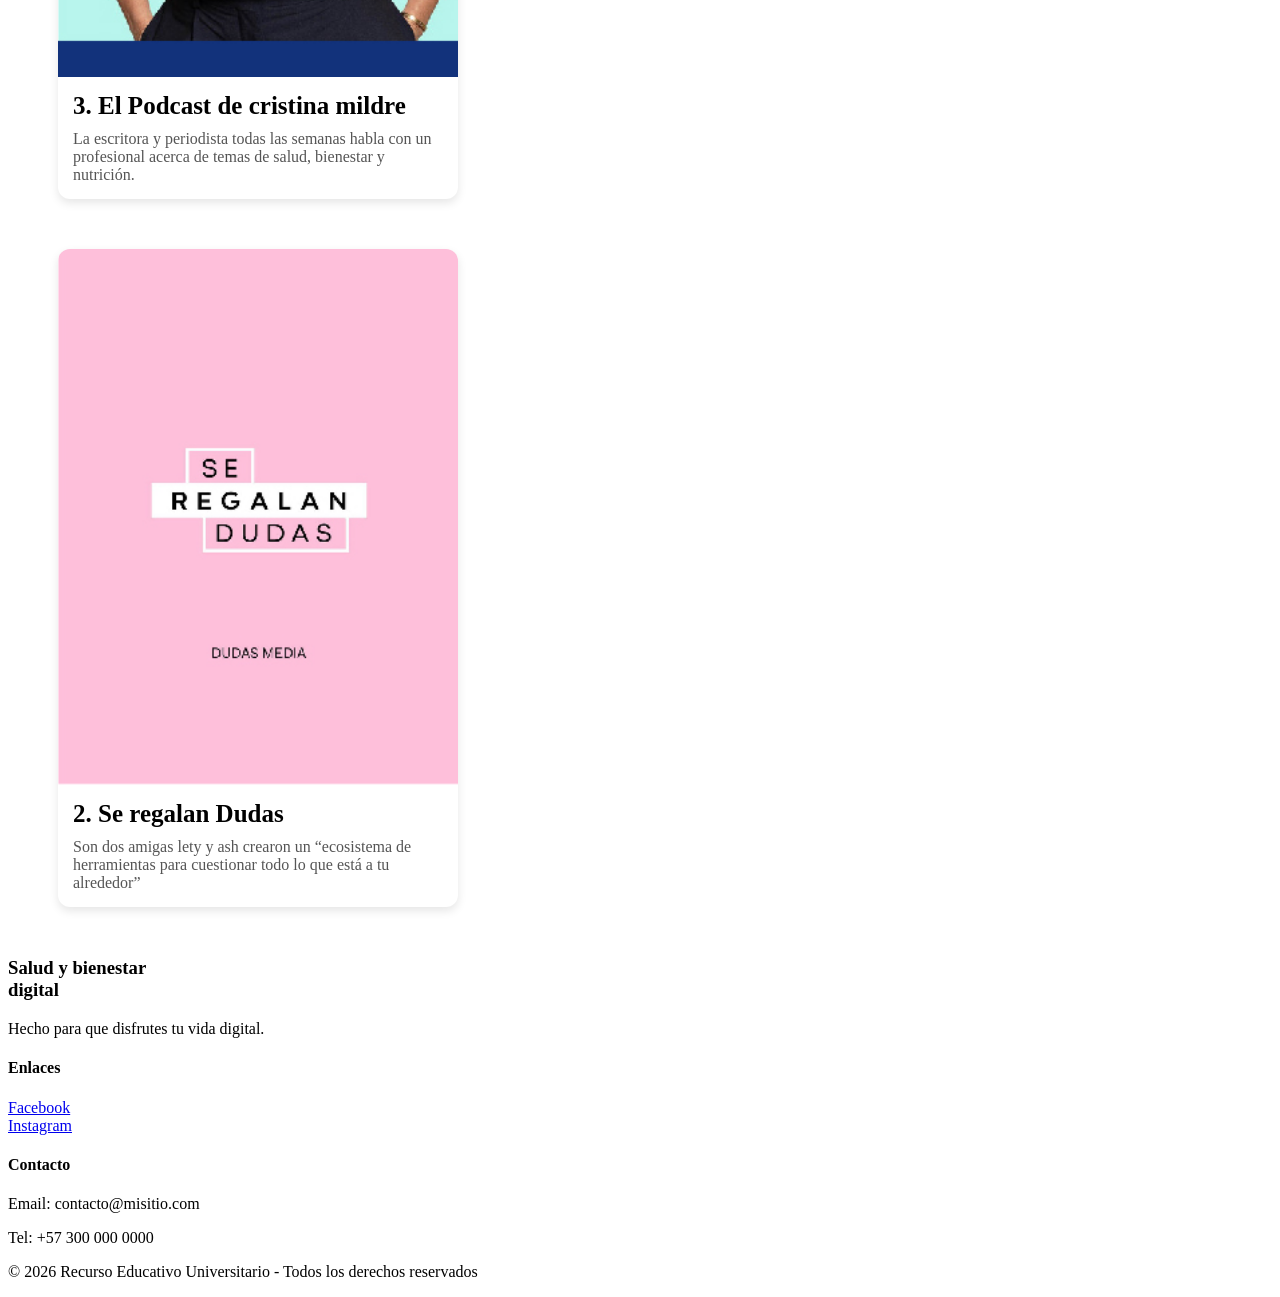
==== commit b1cfe49e: "Update index.html" ====
--- a/index.html
+++ b/index.html
@@ -4,10 +4,10 @@
     <meta charset="UTF-8" />
     <meta http-equiv="X-UA-Compatible" content="IE=edge" />
     <meta name="viewport" content="width=device-width, initial-scale=1.0" />
-    <link rel="stylesheet" href="./Styles/index.css" />
-    <link rel="stylesheet" href="./Styles/nav.css" />
-    <link rel="stylesheet" href="./Styles/footer.css" />
-    <link rel="stylesheet" href="./Styles/buttom.css" />
+    <link rel="stylesheet" href="/Styles/index.css" />
+    <link rel="stylesheet" href="/Styles/nav.css" />
+    <link rel="stylesheet" href="/Styles/footer.css" />
+    <link rel="stylesheet" href="/Styles/buttom.css" />
     <link
       rel="stylesheet"
       href="https://fonts.googleapis.com/css2?family=Oswald:wght@200;700&display=swap"
@@ -19,7 +19,7 @@
     <div id="dvPrincipal" class="container">
       <div class="mixImage">
         <img
-          src="src/Diseña tu propia calma.jpg"
+          src="./src/Diseña tu propia calma.jpg"
           alt="Imagen"
           class="initialImage"
         />
@@ -49,5 +49,5 @@
 </html>
 <footer id="footer" class="footer"></footer>
 <script src="https://code.jquery.com/jquery-3.7.1.min.js"></script>
-<script src="./scripts/index.js"></script>
-<script src="./scripts/listas.js"></script>
+<script src="/scripts/index.js"></script>
+<script src="/scripts/listas.js"></script>
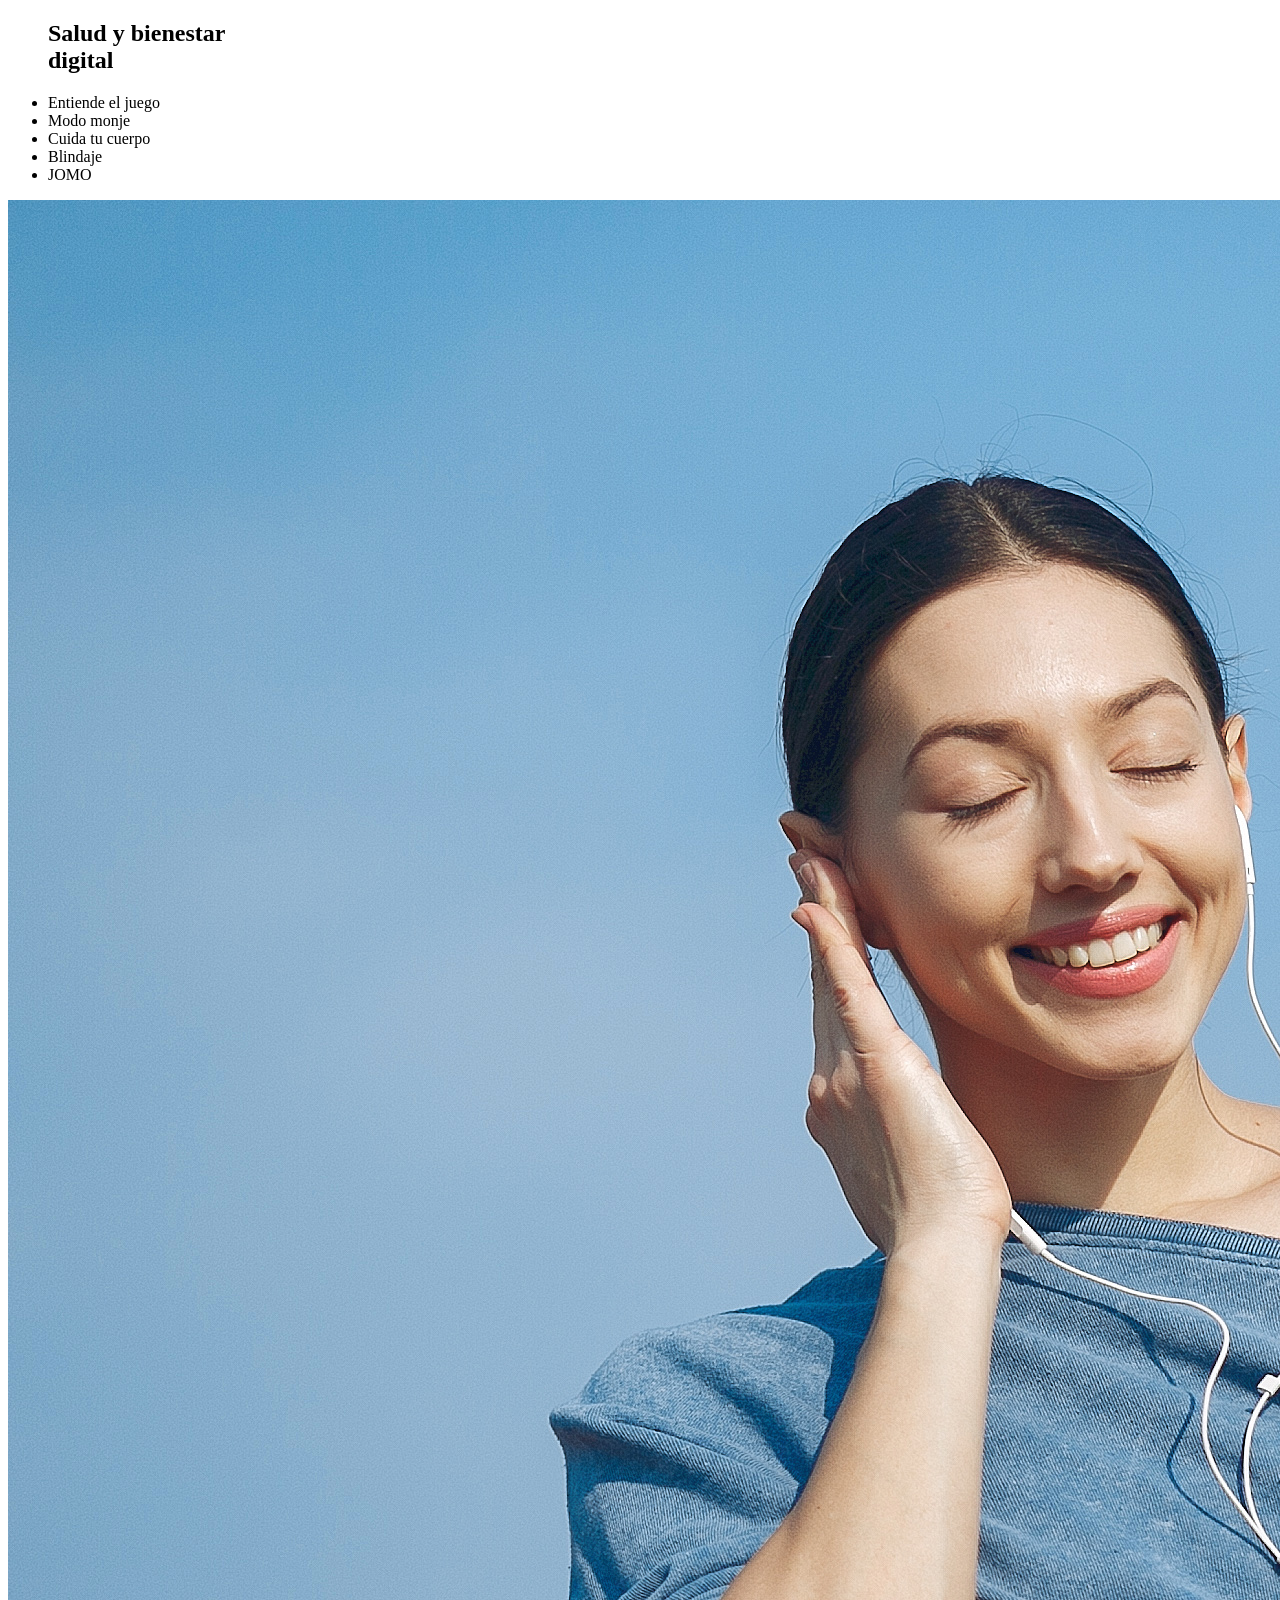
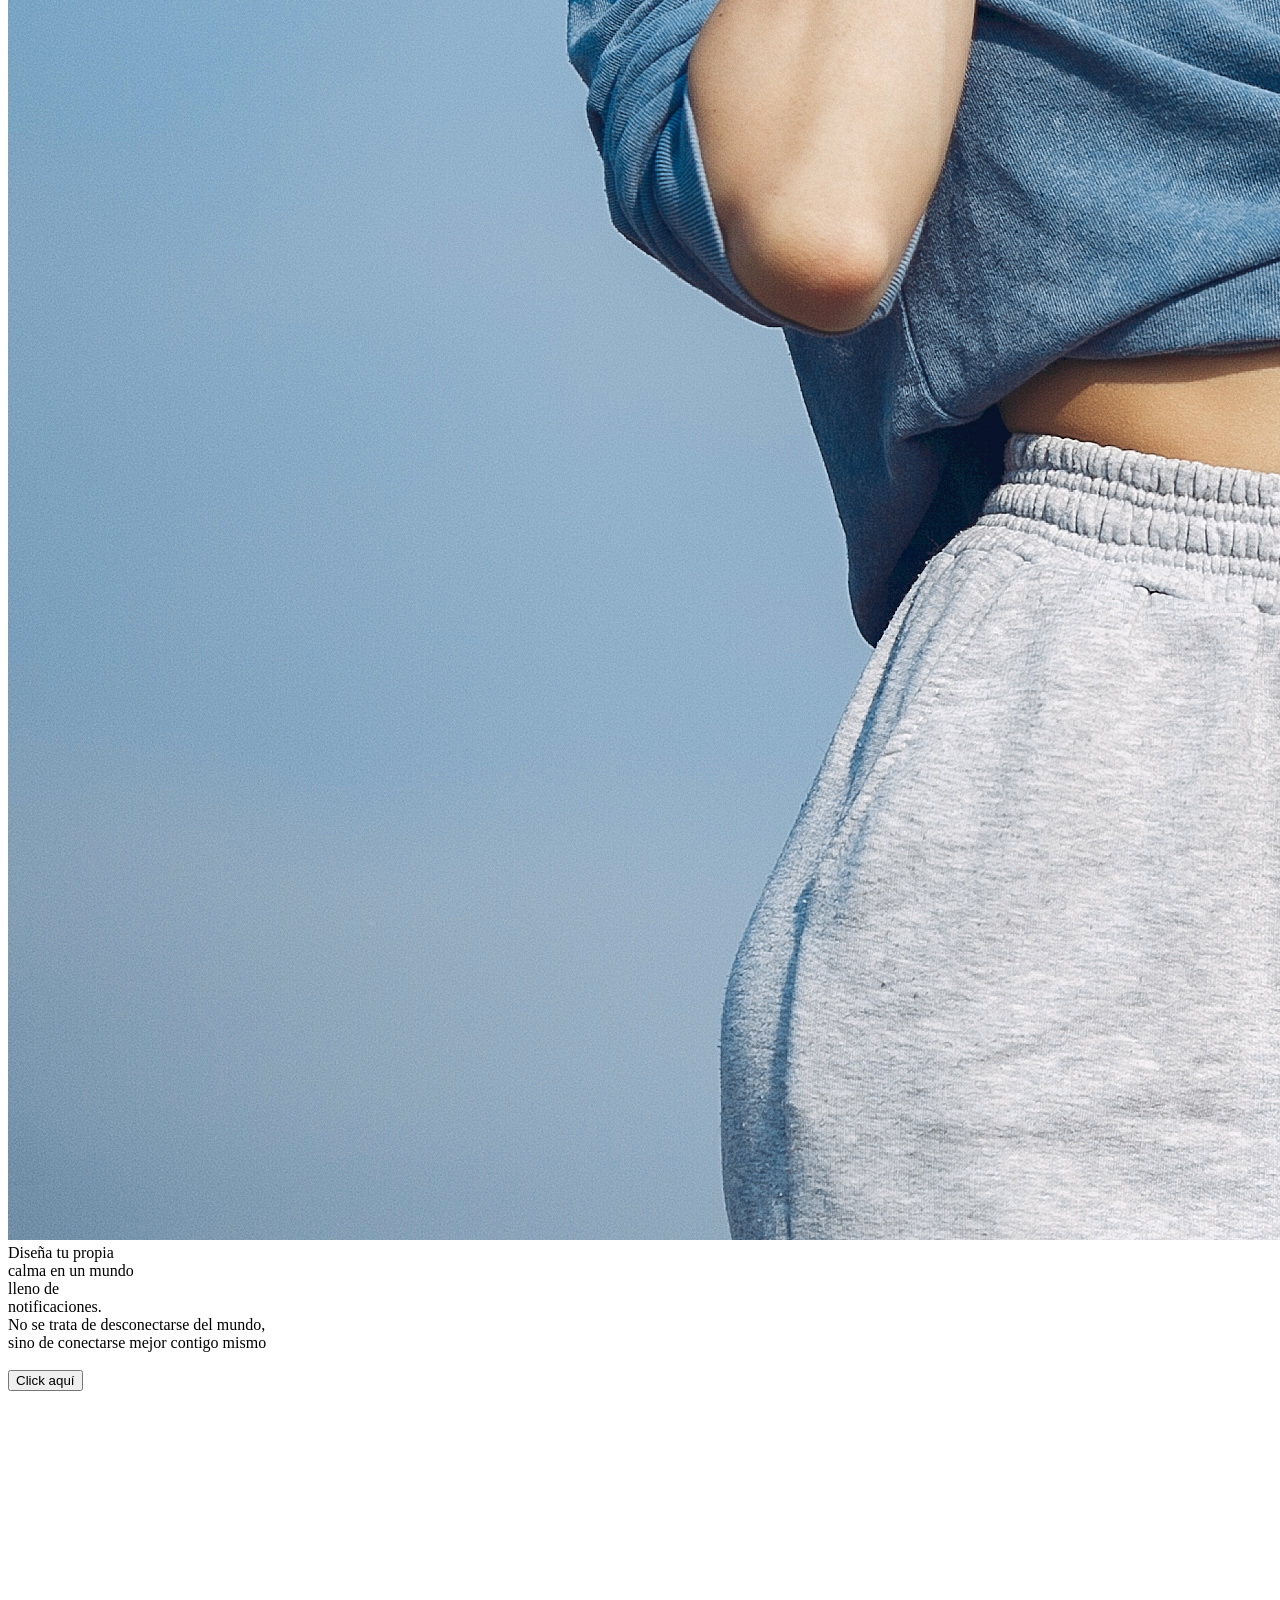
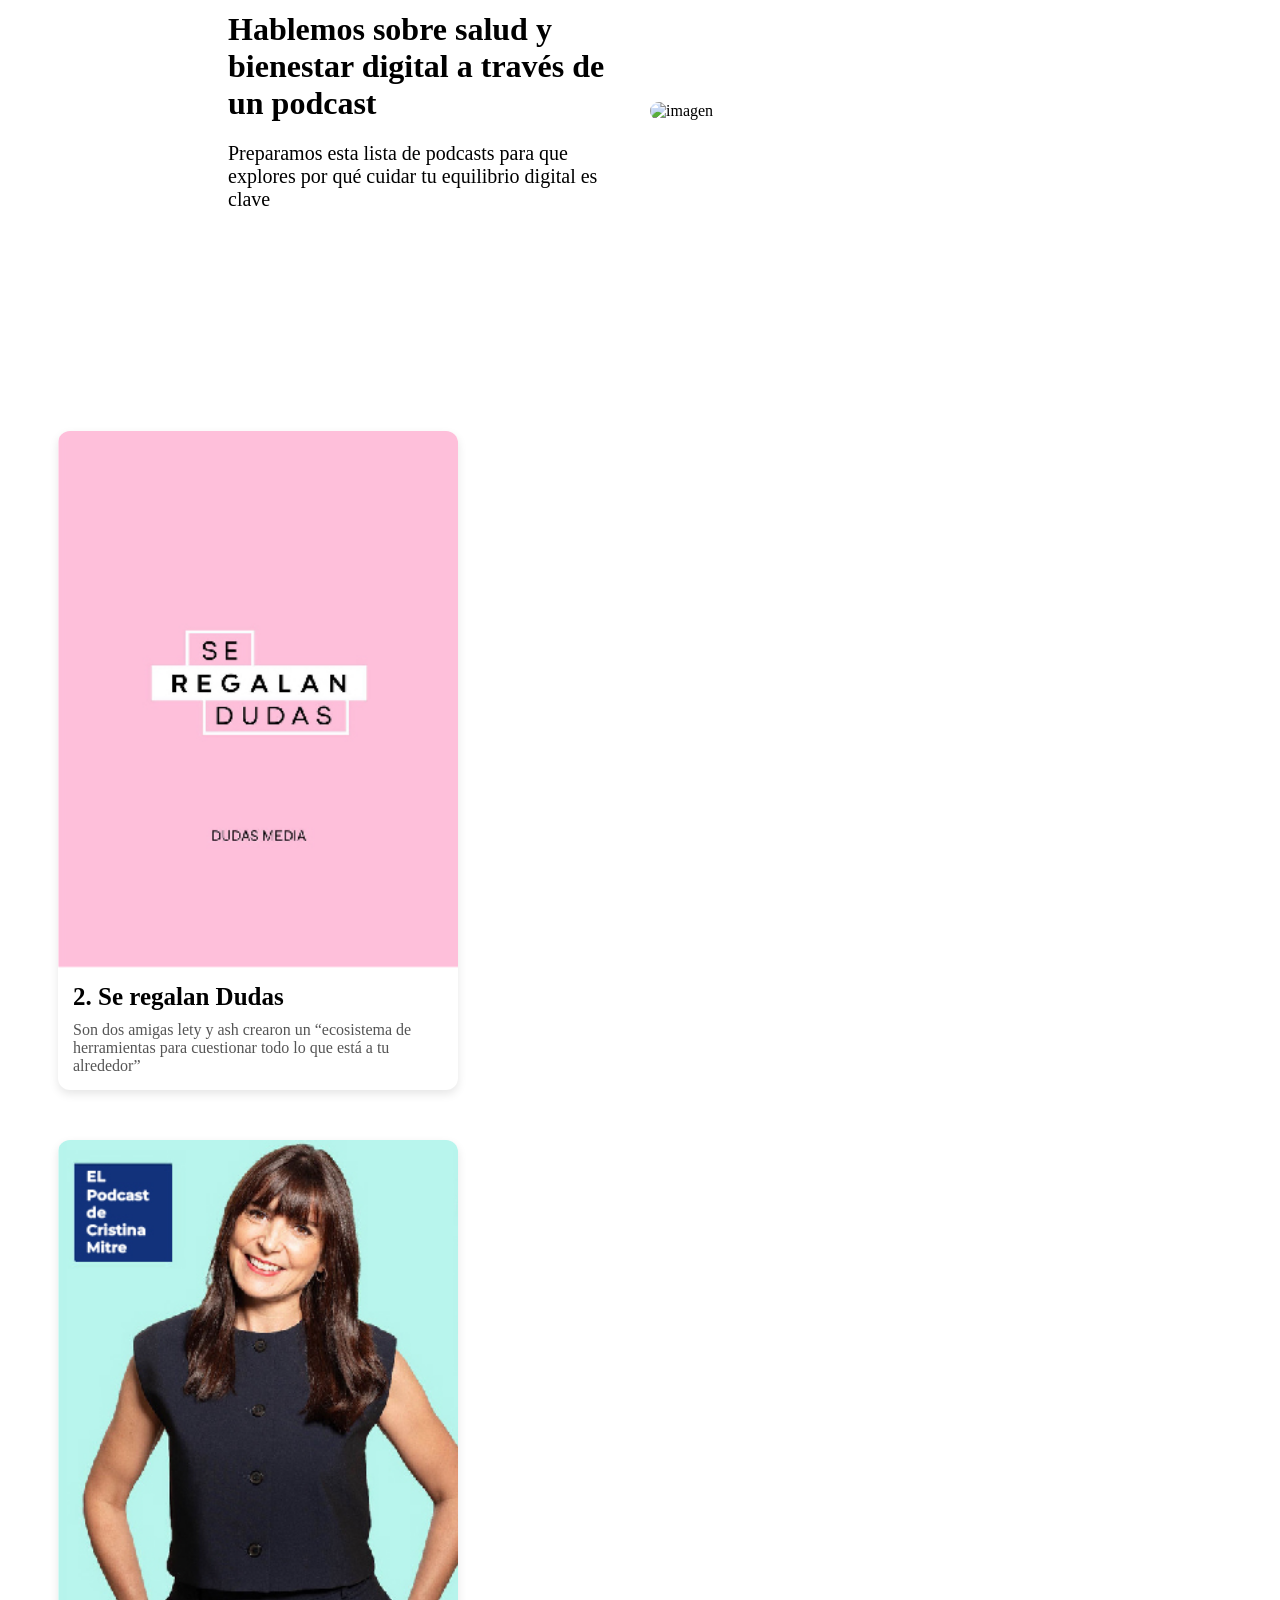
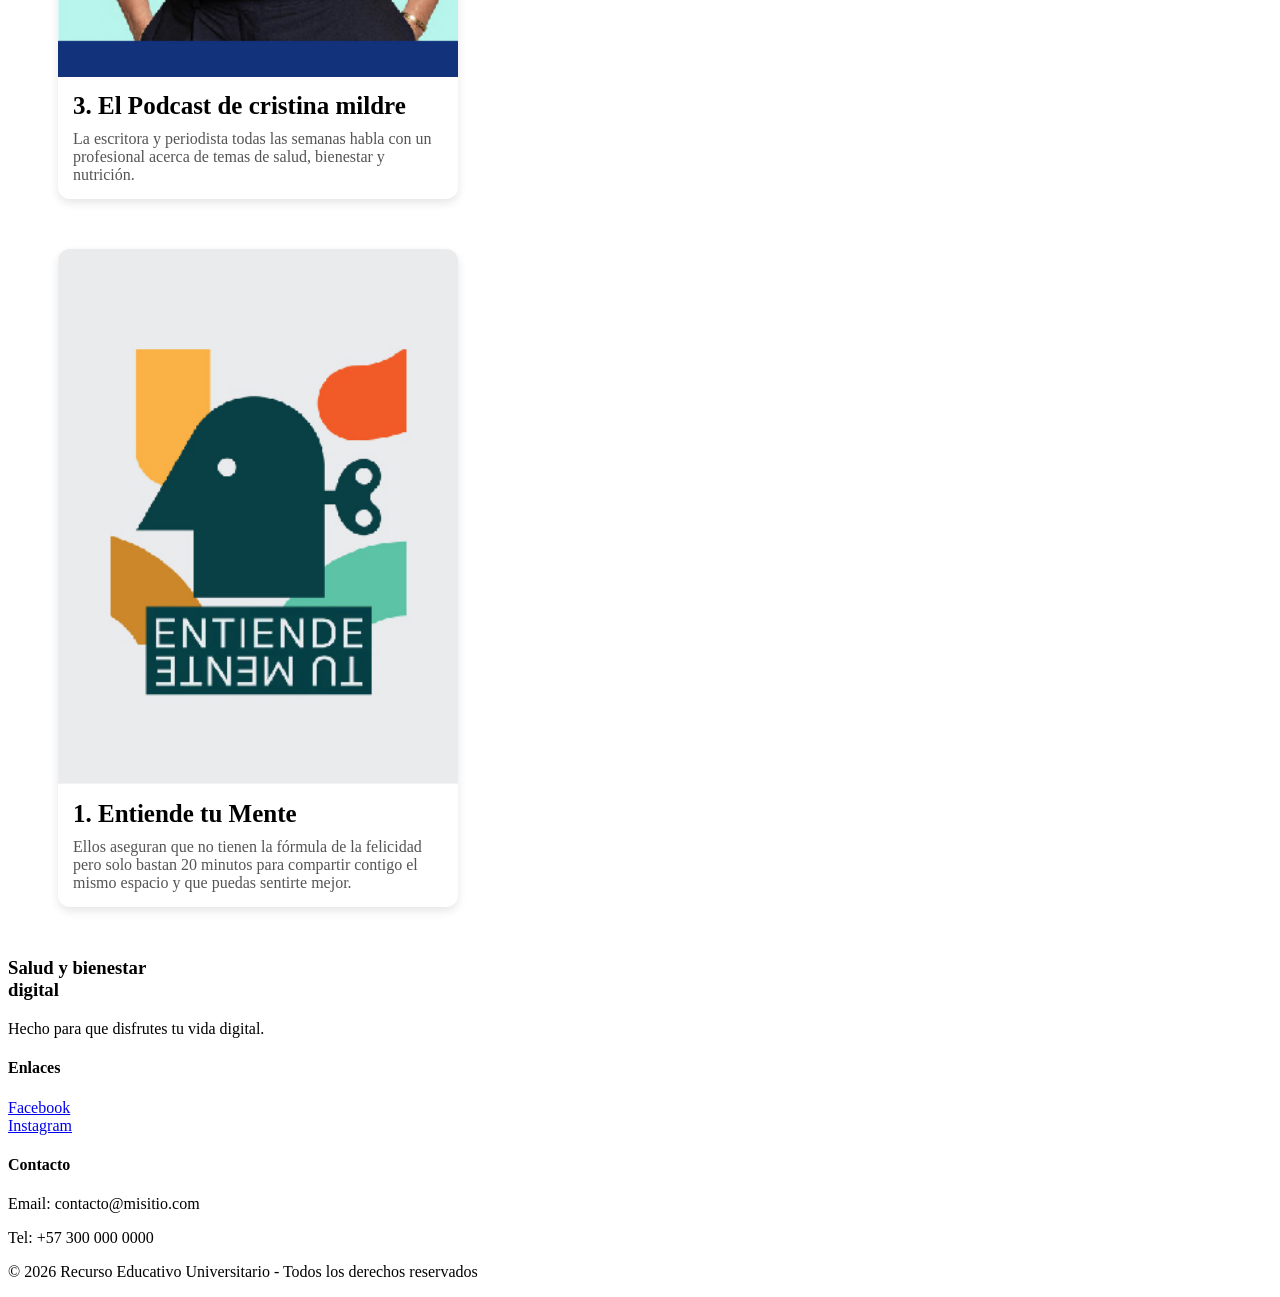
==== commit 04ecc623: "Update index.html" ====
--- a/index.html
+++ b/index.html
@@ -4,10 +4,10 @@
     <meta charset="UTF-8" />
     <meta http-equiv="X-UA-Compatible" content="IE=edge" />
     <meta name="viewport" content="width=device-width, initial-scale=1.0" />
-    <link rel="stylesheet" href="/Styles/index.css" />
-    <link rel="stylesheet" href="/Styles/nav.css" />
-    <link rel="stylesheet" href="/Styles/footer.css" />
-    <link rel="stylesheet" href="/Styles/buttom.css" />
+    <link rel="stylesheet" href="./Styles/index.css" />
+    <link rel="stylesheet" href="Styles/nav.css" />
+    <link rel="stylesheet" href="Styles/footer.css" />
+    <link rel="stylesheet" href="Styles/buttom.css" />
     <link
       rel="stylesheet"
       href="https://fonts.googleapis.com/css2?family=Oswald:wght@200;700&display=swap"
@@ -19,7 +19,7 @@
     <div id="dvPrincipal" class="container">
       <div class="mixImage">
         <img
-          src="./src/Diseña tu propia calma.jpg"
+          src="src/Diseña tu propia calma.jpg"
           alt="Imagen"
           class="initialImage"
         />
@@ -49,5 +49,5 @@
 </html>
 <footer id="footer" class="footer"></footer>
 <script src="https://code.jquery.com/jquery-3.7.1.min.js"></script>
-<script src="/scripts/index.js"></script>
-<script src="/scripts/listas.js"></script>
+<script src="./scripts/index.js"></script>
+<script src="./scripts/listas.js"></script>
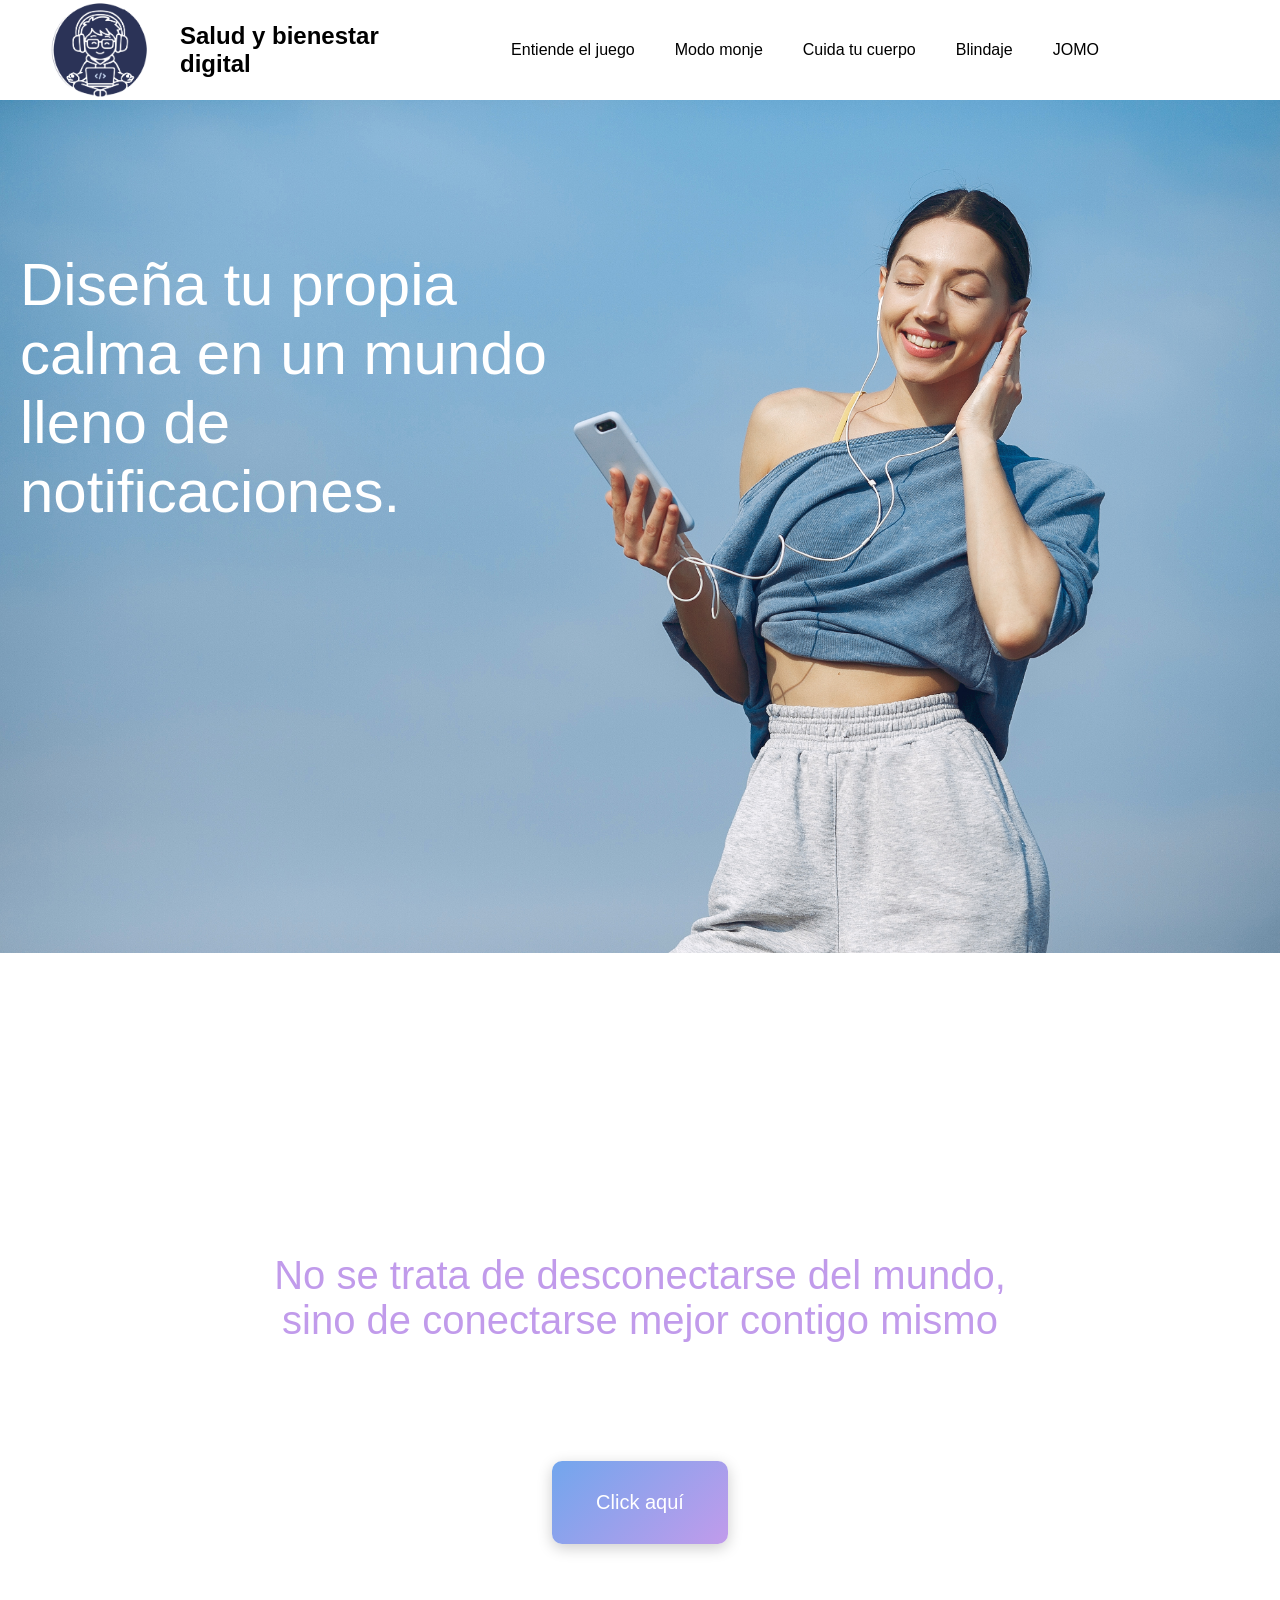
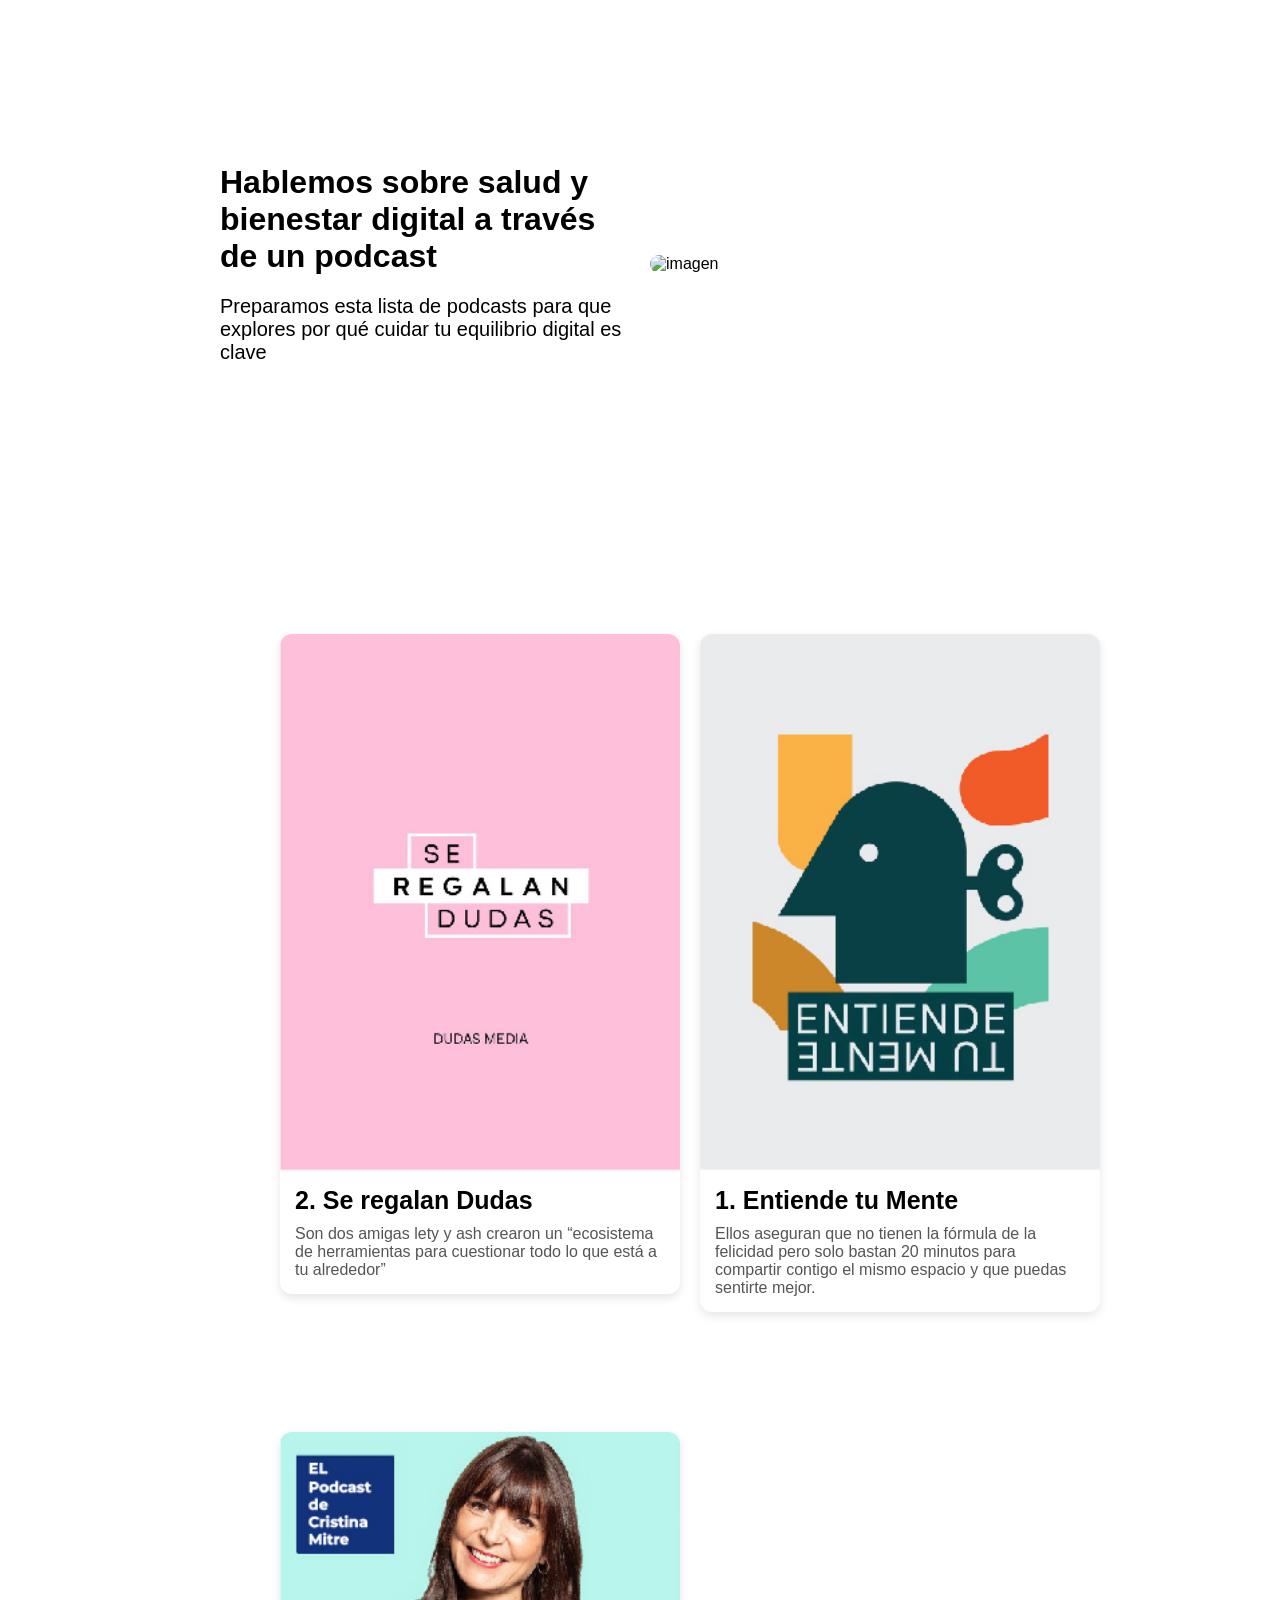
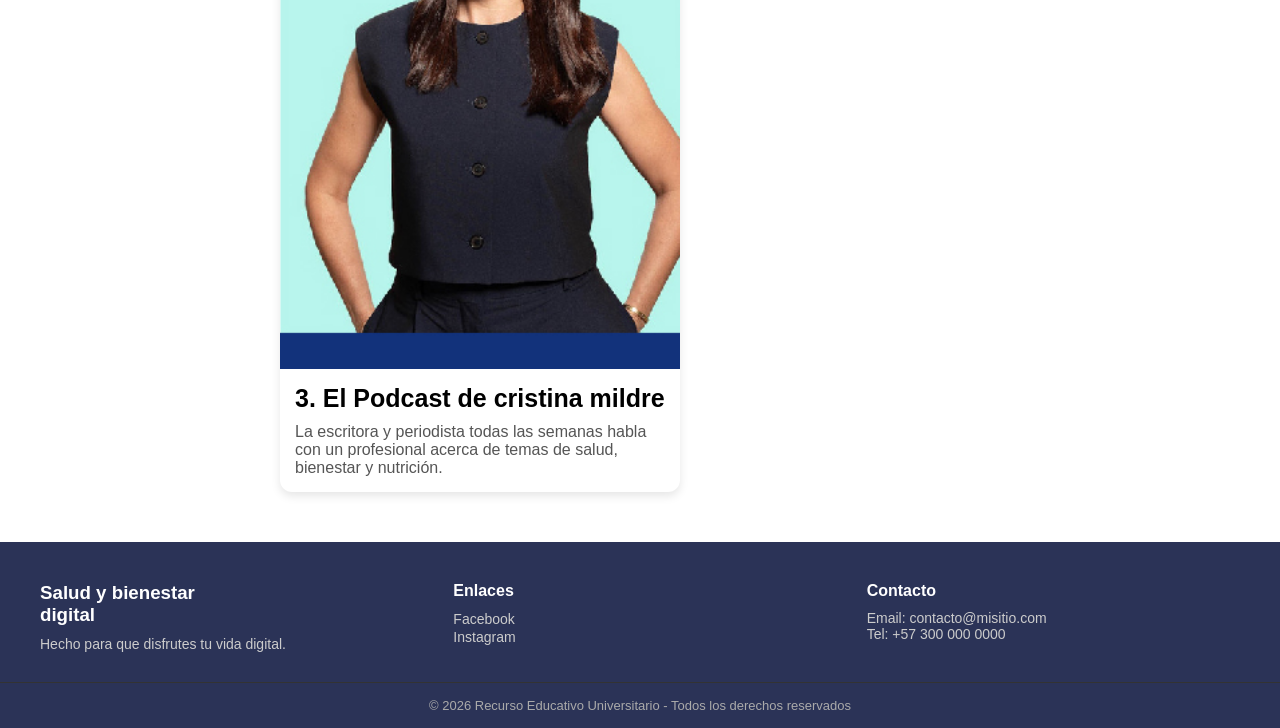
==== commit 343dc2a5: "changes" ====
--- a/index.html
+++ b/index.html
@@ -4,10 +4,10 @@
     <meta charset="UTF-8" />
     <meta http-equiv="X-UA-Compatible" content="IE=edge" />
     <meta name="viewport" content="width=device-width, initial-scale=1.0" />
-    <link rel="stylesheet" href="./Styles/index.css" />
-    <link rel="stylesheet" href="Styles/nav.css" />
-    <link rel="stylesheet" href="Styles/footer.css" />
-    <link rel="stylesheet" href="Styles/buttom.css" />
+    <link rel="stylesheet" href="styles/index.css" />
+    <link rel="stylesheet" href="styles/nav.css" />
+    <link rel="stylesheet" href="styles/footer.css" />
+    <link rel="stylesheet" href="styles/buttom.css" />
     <link
       rel="stylesheet"
       href="https://fonts.googleapis.com/css2?family=Oswald:wght@200;700&display=swap"
--- a/styles/index.css
+++ b/styles/index.css
@@ -0,0 +1,89 @@
+body,
+html {
+  margin: 0;
+  padding: 0;
+  /* font-family: "Alegreya Sans SC", sans-serif; */
+  /* font-family: "Poppins", sans-serif; */
+  font-family: "Montserrat", sans-serif;
+  margin-top: 50px;
+}
+
+.cards-list {
+  display: grid;
+  /* grid-template-columns: repeat(auto-fill, minmax(400px, 1fr)); */
+  grid-template-columns: repeat(3, 400px);
+  gap: 100px;
+}
+ 
+.cards {
+  display: flex;
+  justify-content: center;
+  align-items: center;
+}
+
+.nav {
+  top: 0;
+  position: fixed;
+  z-index: 100;
+  width: 100%;
+}
+
+.initialImage {
+  width: 100%;
+  display: block;
+  transform: scaleX(-1);
+}
+
+.mixImge {
+  position: relative;
+}
+
+.imgeText {
+  position: absolute;
+  top: 550px;
+  left: 50px;
+  color: white;
+  font-size: 90px;
+}
+
+.centralText {
+  display: flex;
+  justify-content: center;
+  align-items: center;
+  flex-direction: column;
+}
+
+.initialtext {
+  font-size: 40px;
+  text-align: center;
+  margin: 100px;
+  margin-top: 300px;
+  color: #c19beb;
+}
+
+@media screen and (max-width: 1600px) {
+  .imgeText {
+    top: 250px;
+    left: 20px;
+    font-size: 60px;
+  }
+  .cards-list {
+    display: grid;
+    grid-template-columns: repeat(2, 400px);
+    gap: 20px;
+  }
+}
+
+@media screen and (max-width: 700px) {
+  .imgeText {
+    top: 150px;
+    left: 10px;
+    font-size: 40px;
+  }
+
+  .cards-list {
+    display: grid;
+    grid-template-columns: repeat(1, 400px);
+    gap: 10px;
+  }
+}
--- a/styles/nav.css
+++ b/styles/nav.css
@@ -0,0 +1,175 @@
+ul {
+  display: grid;
+  list-style-type: none;
+  margin: 0;
+  padding: 0;
+  overflow: hidden;
+  background-color: white;
+  /* background-image: linear-gradient(
+    to right,
+    #CADCF6,
+    #72A6ED
+  ); */ 
+  height: 100px;
+  grid-template-columns: 180px 200px 1fr;
+}
+
+.buttonSearch {
+  height: 40px; 
+  width: 50px;
+  border-top-right-radius: 5px;
+  border-bottom-right-radius: 5px;
+  border: 0;
+  background-color: white;
+}
+.logo { 
+  margin-left: 50px;
+  width: 100px;
+  height: 100px;
+  background-image: url(../src/Flaticon.png);
+  background-size: 100%;
+  background-repeat: no-repeat;
+  background-position: left center;
+  grid-column: 1 / 2;
+  object-fit: cover;
+}
+
+.textLogo {
+  grid-column: 2 / 3;
+  align-content: center;
+}
+
+.options {
+  display: flex;
+  grid-column: 3/ 4;
+  align-items: center;
+  justify-content: center;
+  margin-right: 50px;
+}
+
+.option {
+  float: left;
+}
+
+.option > a {
+  display: block;
+  color: black;
+  text-align: center;
+  padding: 40px 20px;
+  text-decoration: none;
+}
+
+.option > a:hover {
+  background-color: #E5CDFE;
+}
+
+* {
+  margin: 0px;
+  padding: 0px;
+}
+
+ul,
+ol {
+  list-style: none;
+}
+
+.nav > li {
+  float: left;
+}
+
+.SubOptions > a {
+  background-color: #5080cb;
+  color: #fff;
+  text-decoration: none;
+  padding: 17px 20px;
+  display: block;
+  cursor: pointer;
+}
+
+.SubOptions > a:hover {
+  background-color: #616ebb;
+}
+
+.nav li ul {
+  display: none;
+  position: absolute;
+  /* min-width:5px; */
+}
+.ulSubOptions {
+  display: none;
+  position: absolute;
+  height: 160px;
+}
+
+.nav li:hover > ul {
+  display: block;
+}
+
+@media screen and (max-width: 800px) {
+  .logo {
+    width: 110px;
+    margin-left: 20px;
+  }
+  .options {
+    margin-right: 20px;
+  }
+
+  .inputSearch {
+    height: 30px;
+    padding-left: 30px;
+  }
+
+  .buttonSearch {
+    height: 30px;
+  }
+}
+
+@media screen and (max-width: 620px) {
+  .logo {
+    width: 100px;
+    margin-left: 10px;
+    margin-right: 5px;
+  }
+  .option > a {
+    margin-right: 0px;
+    font-size: 12px;
+    padding: 40px 5px;
+  }
+
+  .ulSubOptions {
+    height: 150px;
+    font-size: 12px;
+  }
+  .SubOptions > a {
+    padding: 18px 5px;
+  }
+}
+
+@media screen and (max-width: 470px) {
+  .logo {
+    justify-self: center;
+    align-self: start;
+    height: 40px;
+    width: 100px;
+    margin-top: 6px;
+    grid-column: 1;
+  }
+  .options {
+    grid-column: 2 / 3;
+    grid-row: 1;
+    margin-right: 0px;
+    font-size: 13px;
+  }
+
+  .search {
+    grid-column: 1 / 3;
+    grid-row: 2;
+    height: 30px;
+    margin: 10px;
+    margin-top: 0;
+  }
+
+  li a {
+    padding: 10px 16px;
+  }
+}
--- a/styles/footer.css
+++ b/styles/footer.css
@@ -0,0 +1,46 @@
+.footer {
+  background: #2b3357;
+  color: #fff;
+  padding-top: 40px;
+}
+
+.footer-container {
+  display: grid;
+  grid-template-columns: repeat(3, 1fr);
+  gap: 40px;
+  padding: 0 40px;
+}
+
+.footer-section h3,
+.footer-section h4 {
+  margin-bottom: 10px;
+}
+
+.footer-section p,
+.footer-section a {
+  color: #ccc;
+  font-size: 14px;
+  text-decoration: none;
+}
+
+.footer-section a:hover {
+  color: #fff;
+}
+
+.footer-section ul {
+  list-style: none;
+  padding: 0;
+}
+
+.footer-section li {
+  margin-bottom: 8px;
+}
+
+.footer-bottom {
+  text-align: center;
+  border-top: 1px solid #333;
+  margin-top: 30px;
+  padding: 15px;
+  font-size: 13px;
+  color: #aaa;
+}
--- a/styles/buttom.css
+++ b/styles/buttom.css
@@ -0,0 +1,22 @@
+.btn-moderno {
+  background: linear-gradient(135deg, #72a6ed, #c19beb);
+  color: #fff;
+  border: none;
+  padding: 30px 44px;
+  font-size: 20px;
+  border-radius: 10px;
+  cursor: pointer;
+  transition: all 0.3s ease;
+  box-shadow: 0 4px 15px rgba(0, 0, 0, 0.2);
+}
+
+/* Hover */
+.btn-moderno:hover {
+  transform: translateY(-2px);
+  box-shadow: 0 8px 20px rgba(0, 0, 0, 0.3);
+}
+
+/* Click */
+.btn-moderno:active {
+  transform: scale(0.95);
+}
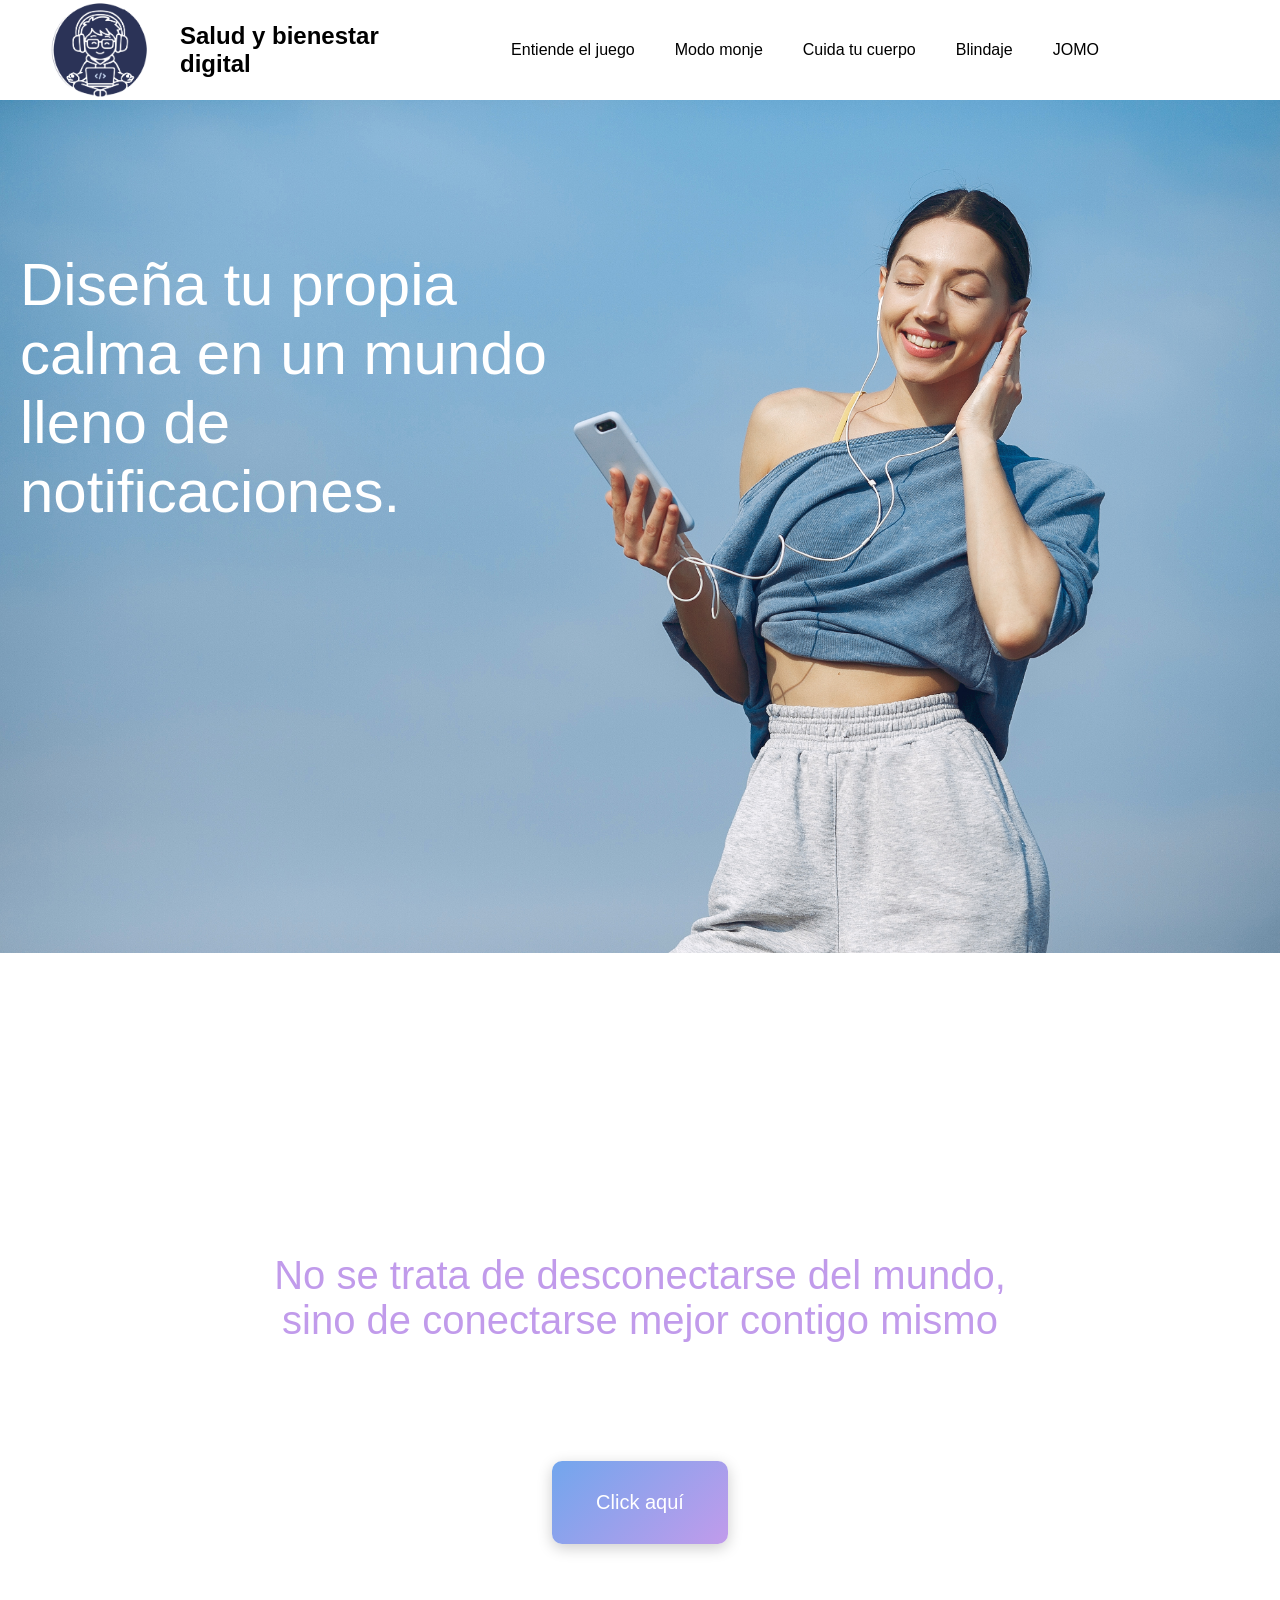
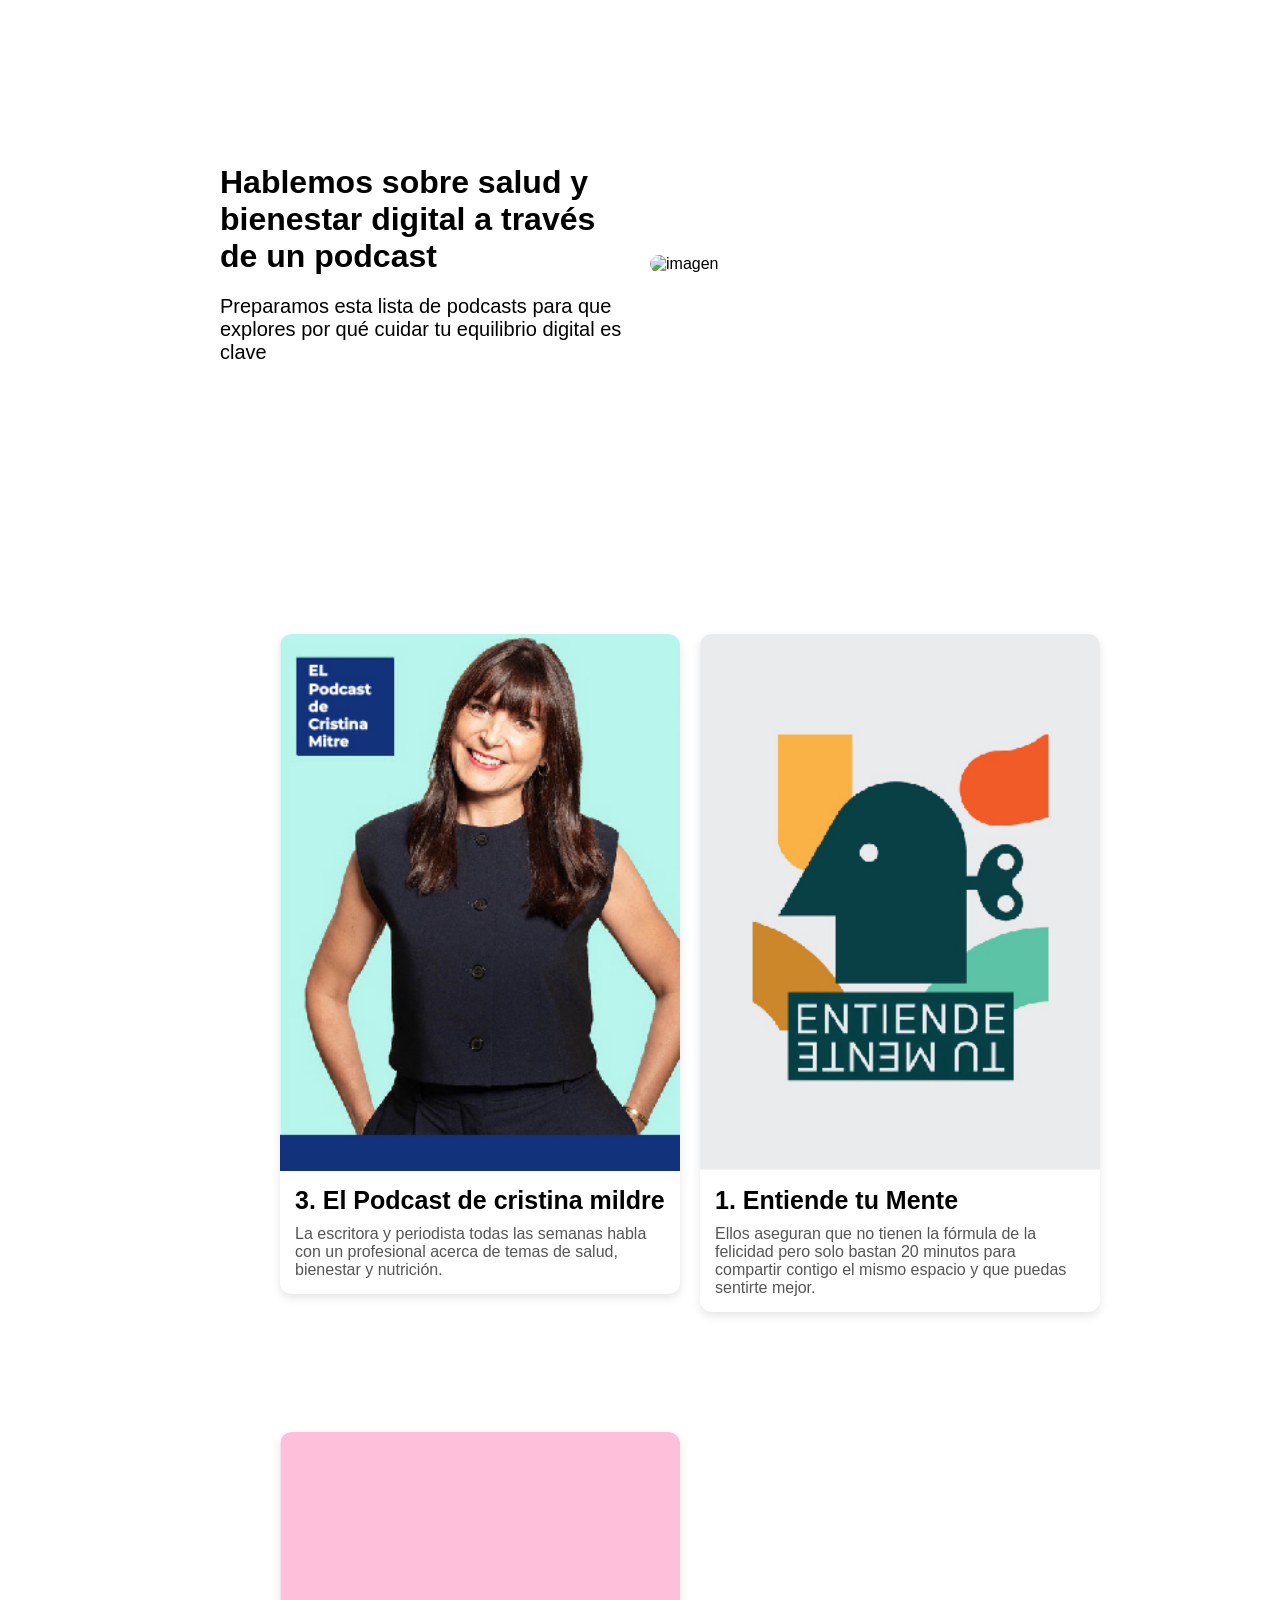
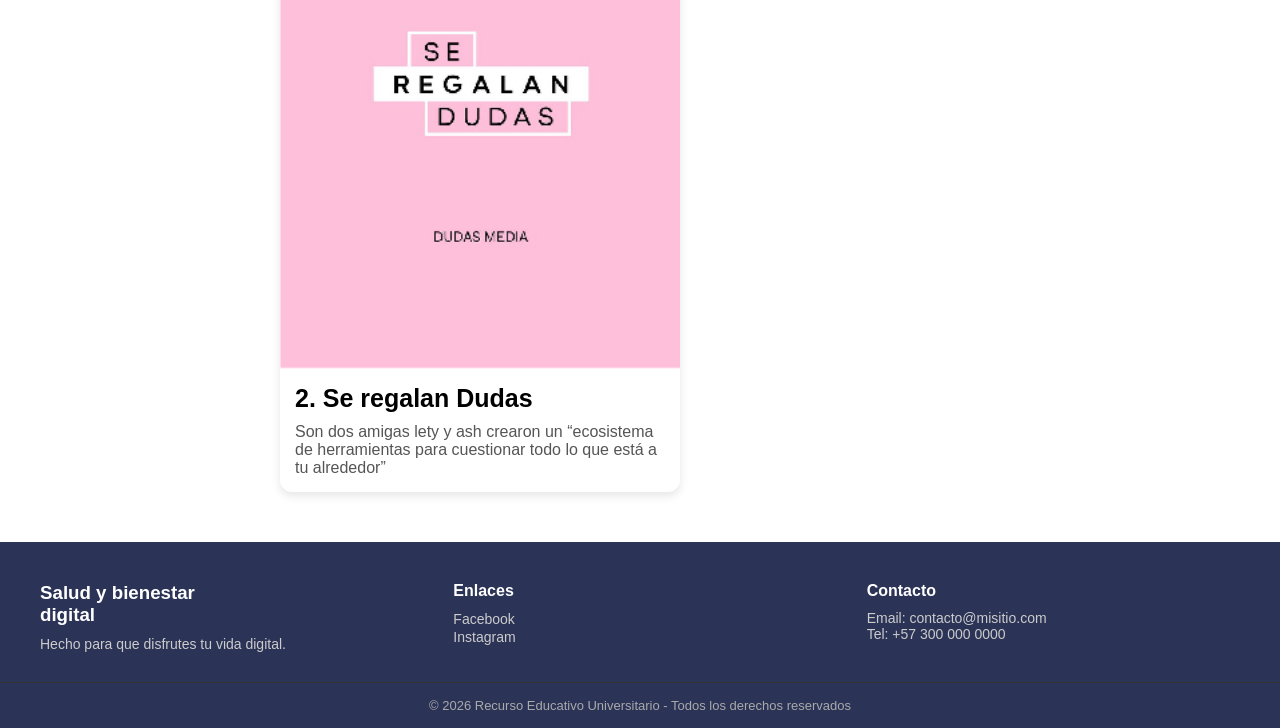
==== commit 38374817: "Cambios en Modulos" ====
--- a/index.html
+++ b/index.html
@@ -36,7 +36,7 @@
           sino de conectarse mejor contigo mismo
         </div>
         <br />
-        <button class="btn-moderno">Click aquí</button>
+        <button class="btn-moderno module" data-module="1">Click aquí</button>
       </div>
 
       <div id="sections"></div>
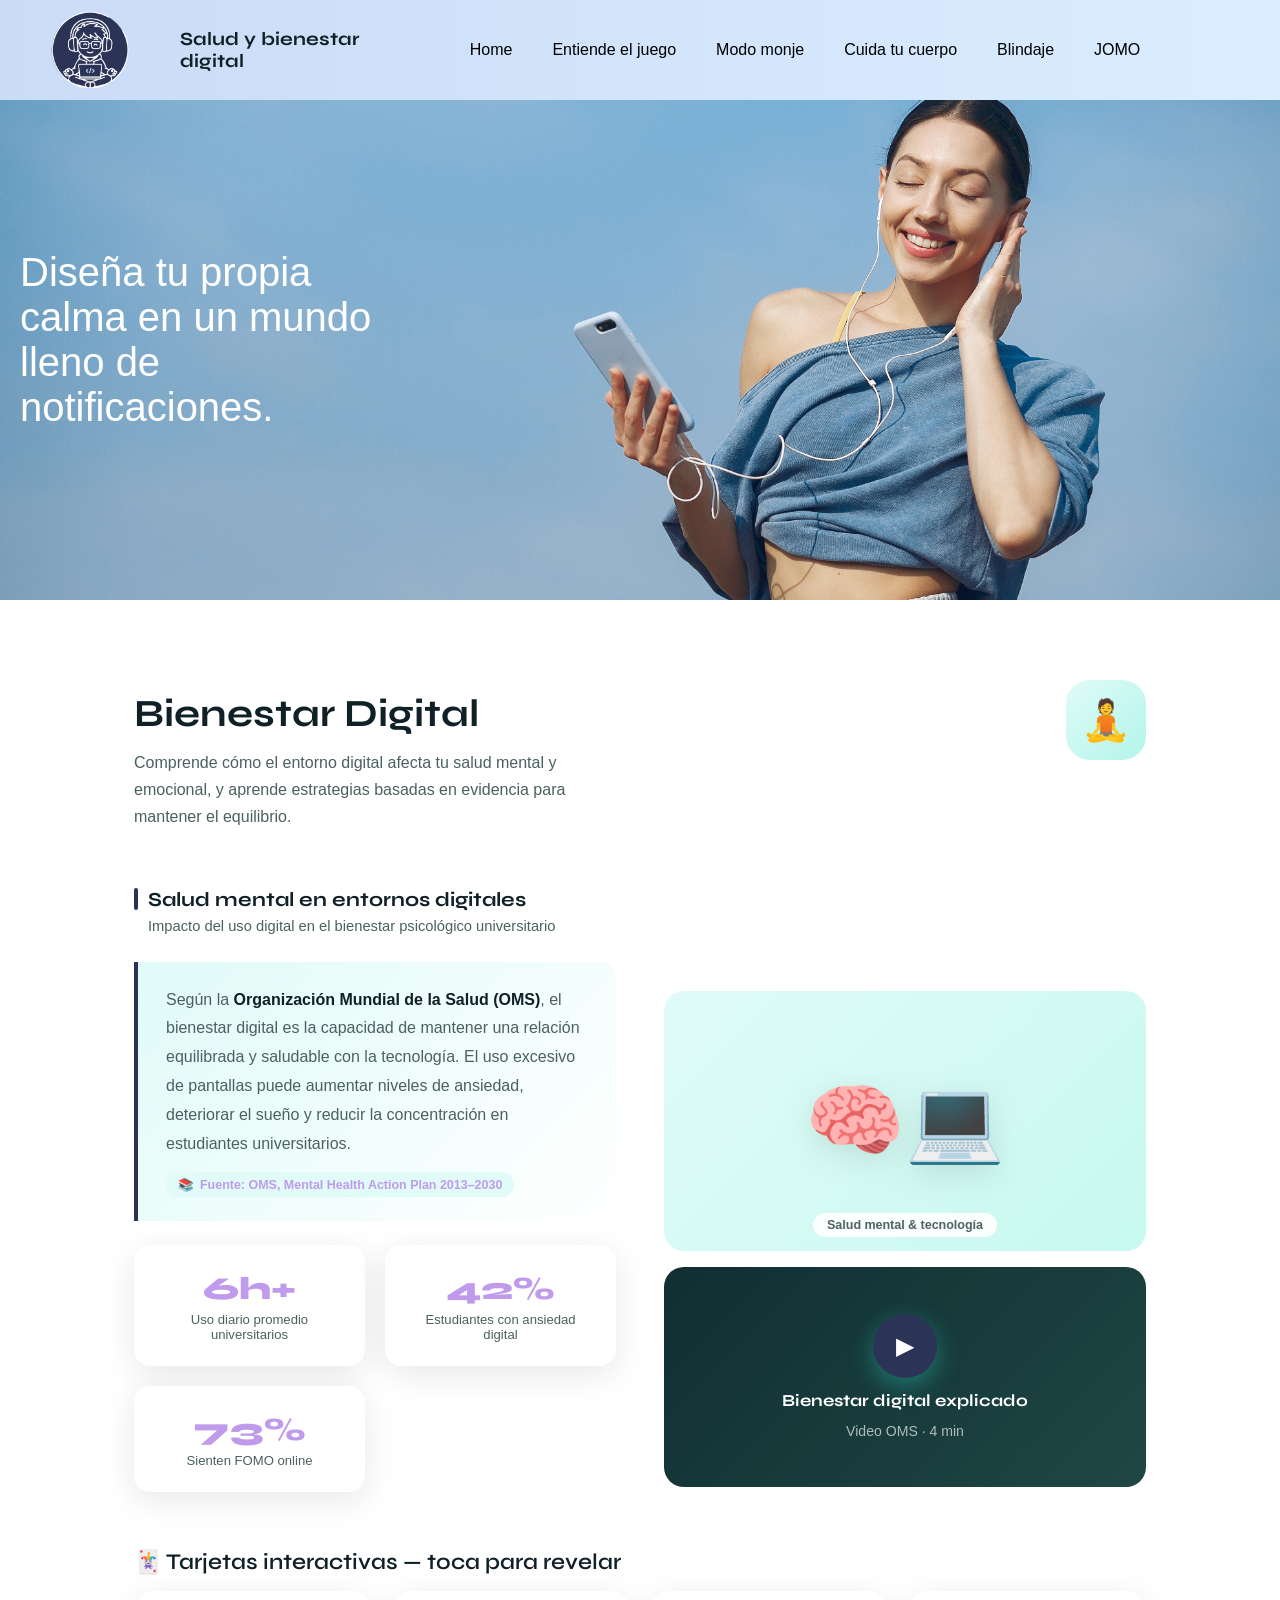
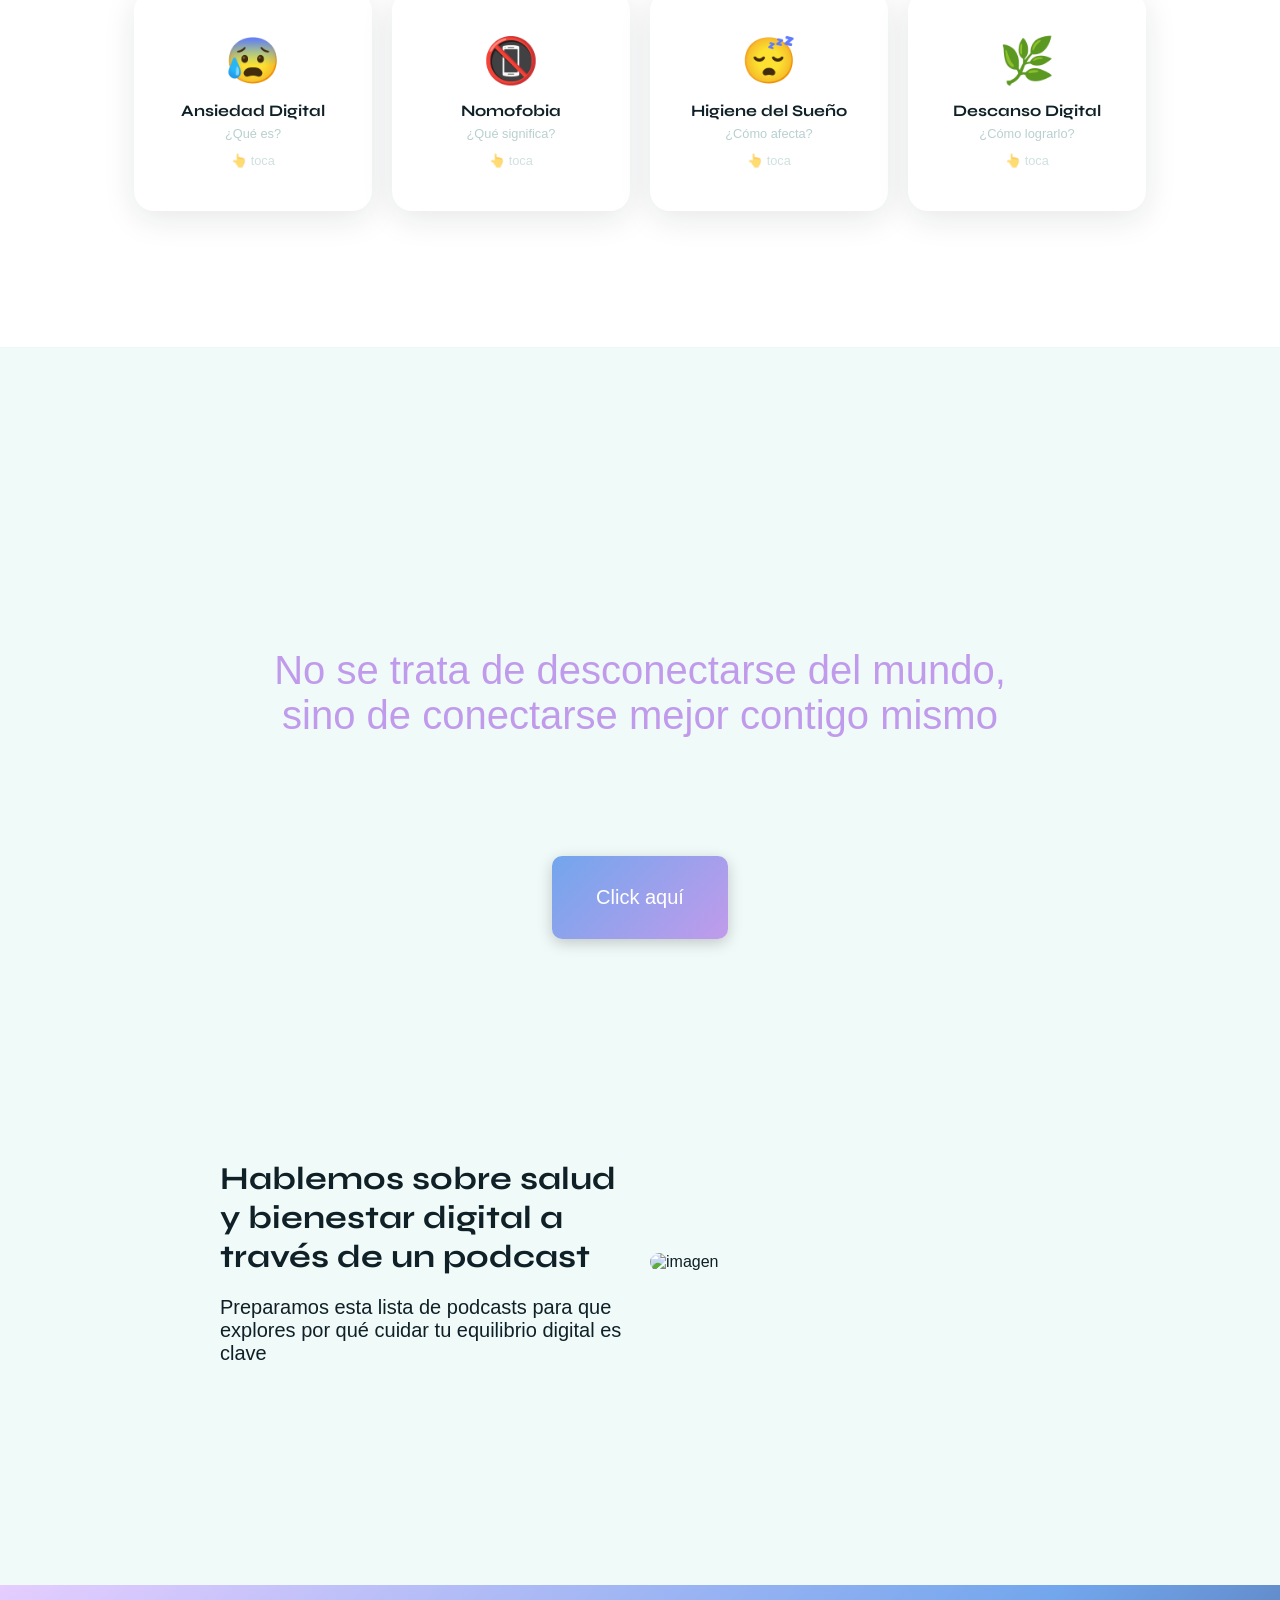
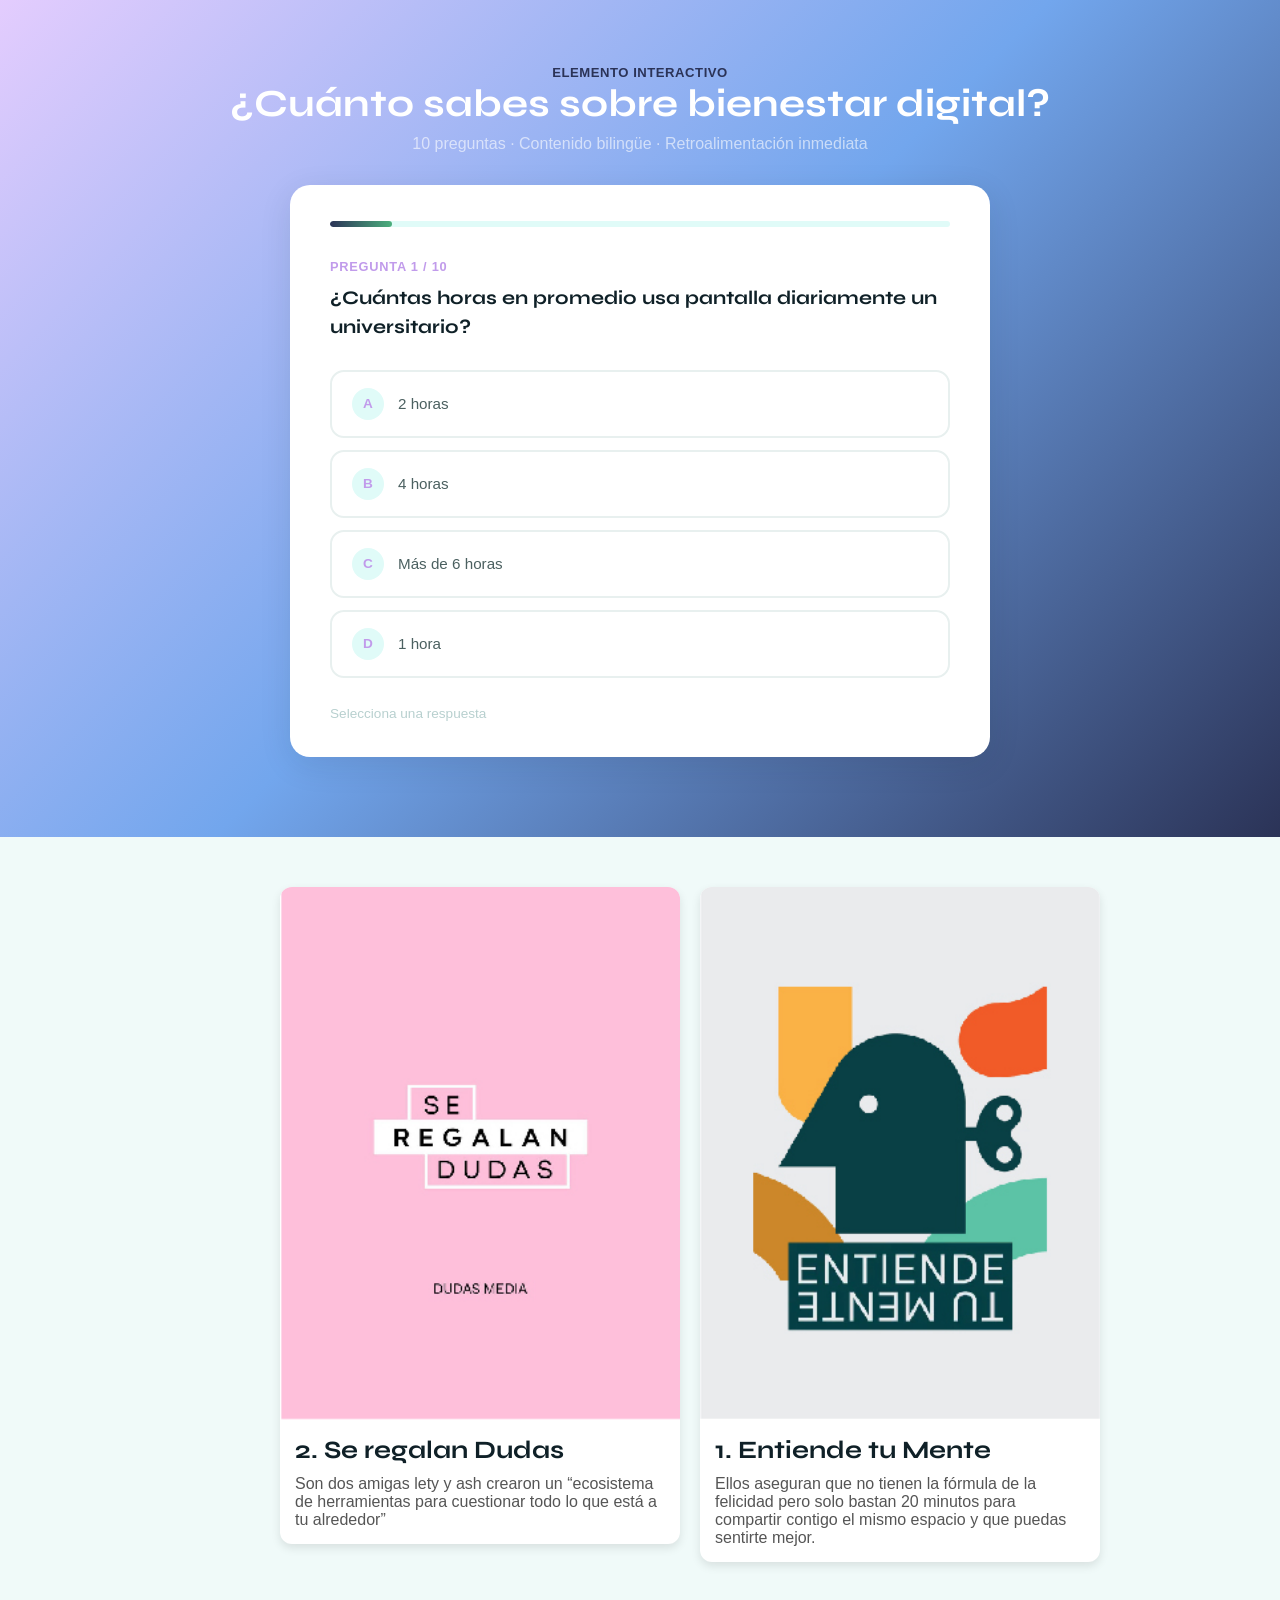
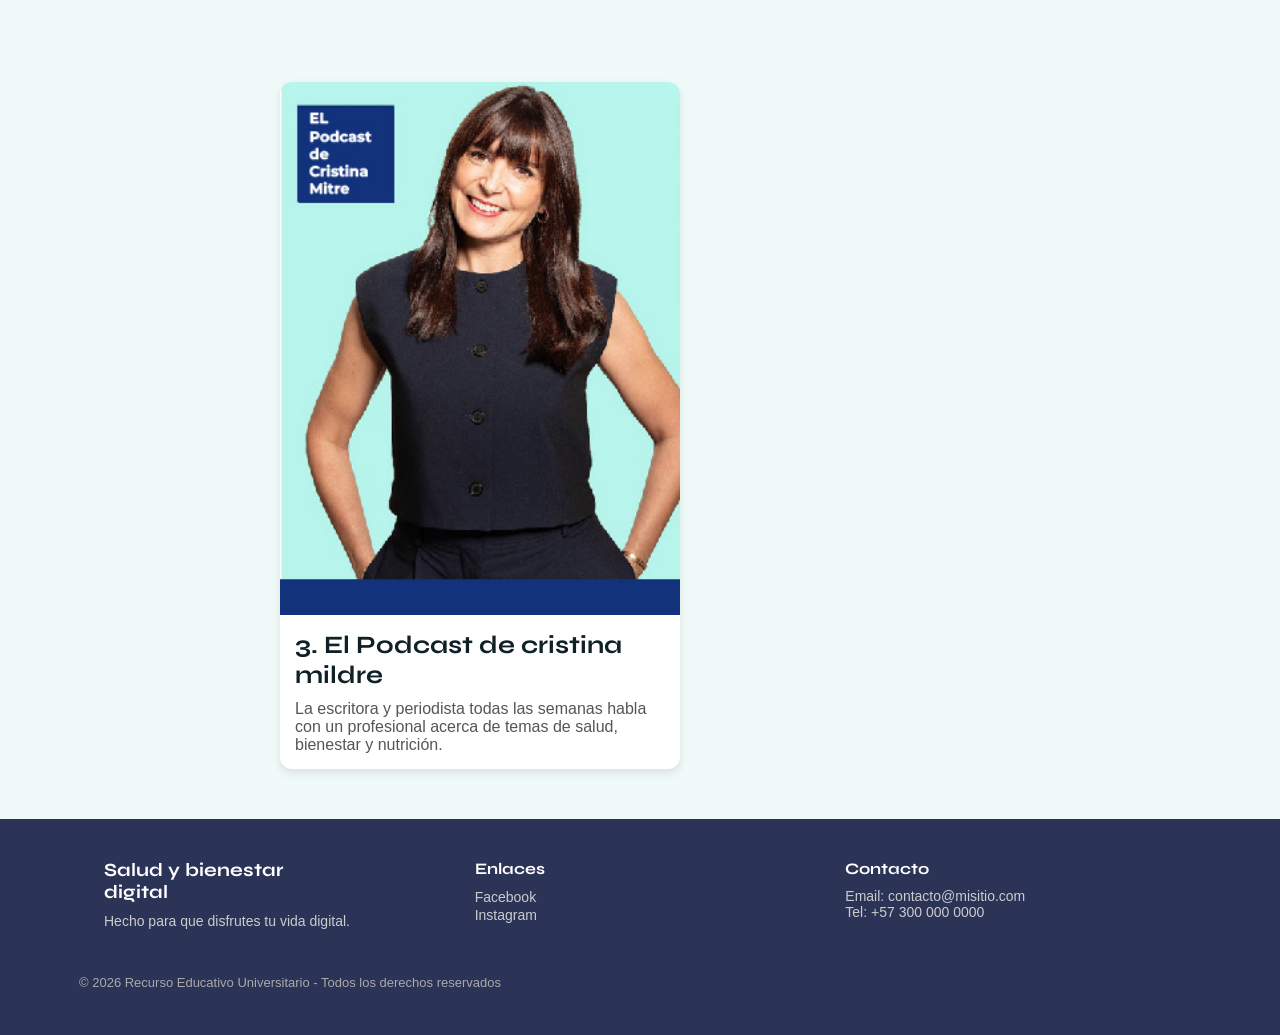
==== commit 3d4faeb0: "Se realiza acople de ajustes interactivos" ====
--- a/index.html
+++ b/index.html
@@ -8,15 +8,18 @@
     <link rel="stylesheet" href="styles/nav.css" />
     <link rel="stylesheet" href="styles/footer.css" />
     <link rel="stylesheet" href="styles/buttom.css" />
+    <link rel="preconnect" href="https://fonts.googleapis.com" />
+    <link rel="preconnect" href="https://fonts.gstatic.com" crossorigin />
     <link
+      href="https://fonts.googleapis.com/css2?family=Montserrat:ital,wght@0,100..900;1,100..900&family=Poppins:ital,wght@0,100;0,200;0,300;0,400;0,500;0,600;0,700;0,800;0,900;1,100;1,200;1,300;1,400;1,500;1,600;1,700;1,800;1,900&family=Syne:wght@400..800&display=swap"
       rel="stylesheet"
-      href="https://fonts.googleapis.com/css2?family=Oswald:wght@200;700&display=swap"
     />
+
     <title>Inicio</title>
   </head>
   <body>
     <div id="nav"></div>
-    <div id="dvPrincipal" class="container">
+    <div id="dvPrincipal" class="">
       <div class="mixImage">
         <img
           src="src/Diseña tu propia calma.jpg"
@@ -29,6 +32,278 @@
           <br />notificaciones.
         </div>
       </div>
+
+      <!-- ════════════════════════════════════════════════════
+     MÓDULO 1 — BIENESTAR DIGITAL
+════════════════════════════════════════════════════ -->
+      <section id="mod1" class="module-section centralText">
+        <div class="container">
+          <div class="module-header">
+            <div class="module-header-text">
+              <p
+                class="caption"
+                data-lang-es="Módulo 01"
+                data-lang-en="Module 01"
+              >
+              </p>
+              <h2
+                class="title"
+                data-lang-es="Bienestar Digital"
+                data-lang-en="Digital Wellness"
+              >
+                Bienestar Digital
+              </h2>
+              <p
+                data-lang-es="Comprende cómo el entorno digital afecta tu salud mental y emocional, y aprende estrategias basadas en evidencia para mantener el equilibrio."
+                data-lang-en="Understand how the digital environment affects your mental and emotional health, and learn evidence-based strategies to maintain balance."
+              >
+                Comprende cómo el entorno digital afecta tu salud mental y
+                emocional, y aprende estrategias basadas en evidencia para
+                mantener el equilibrio.
+              </p>
+            </div>
+            <div
+              class="module-icon-big"
+              style="background: linear-gradient(135deg, #e0fbf8, #b2f5ea)"
+            >
+              🧘
+            </div>
+          </div>
+
+          <!-- Subsección -->
+          <div class="subsection">
+            <h3
+              class="subsection-title"
+              data-lang-es="Salud mental en entornos digitales"
+              data-lang-en="Mental health in digital environments"
+            >
+              Salud mental en entornos digitales
+            </h3>
+            <p
+              class="subsection-subtitle"
+              data-lang-es="Impacto del uso digital en el bienestar psicológico universitario"
+              data-lang-en="Impact of digital use on university psychological wellbeing"
+            >
+              Impacto del uso digital en el bienestar psicológico universitario
+            </p>
+
+            <div class="grid-2">
+              <div>
+                <div class="info-block">
+                  <p
+                    data-lang-es="Según la <strong>Organización Mundial de la Salud (OMS)</strong>, el bienestar digital es la capacidad de mantener una relación equilibrada y saludable con la tecnología. El uso excesivo de pantallas puede aumentar niveles de ansiedad, deteriorar el sueño y reducir la concentración en estudiantes universitarios."
+                    data-lang-en="According to the <strong>World Health Organization (WHO)</strong>, digital wellness is the ability to maintain a balanced and healthy relationship with technology. Excessive screen use can increase anxiety levels, impair sleep, and reduce concentration in university students."
+                  >
+                    Según la
+                    <strong>Organización Mundial de la Salud (OMS)</strong>, el
+                    bienestar digital es la capacidad de mantener una relación
+                    equilibrada y saludable con la tecnología. El uso excesivo
+                    de pantallas puede aumentar niveles de ansiedad, deteriorar
+                    el sueño y reducir la concentración en estudiantes
+                    universitarios.
+                  </p>
+                  <span
+                    class="source-tag"
+                    data-lang-es="Fuente: OMS, Mental Health Action Plan 2013–2030"
+                    data-lang-en="Source: WHO, Mental Health Action Plan 2013–2030"
+                    >Fuente: OMS, Mental Health Action Plan 2013–2030</span
+                  >
+                </div>
+
+                <div class="stats-row">
+                  <div class="stat-card">
+                    <div class="stat-num">6h+</div>
+                    <div
+                      class="stat-label"
+                      data-lang-es="Uso diario promedio de pantalla en universitarios"
+                      data-lang-en="Average daily screen time in university students"
+                    >
+                      Uso diario promedio universitarios
+                    </div>
+                  </div>
+                  <div class="stat-card">
+                    <div class="stat-num">42%</div>
+                    <div
+                      class="stat-label"
+                      data-lang-es="Estudiantes con síntomas de ansiedad digital"
+                      data-lang-en="Students with digital anxiety symptoms"
+                    >
+                      Estudiantes con ansiedad digital
+                    </div>
+                  </div>
+                  <div class="stat-card">
+                    <div class="stat-num">73%</div>
+                    <div
+                      class="stat-label"
+                      data-lang-es="Sienten FOMO (miedo a perderse algo)"
+                      data-lang-en="Experience FOMO (fear of missing out)"
+                    >
+                      Sienten FOMO online
+                    </div>
+                  </div>
+                </div>
+              </div>
+
+              <div>
+                <div
+                  class="illus"
+                  style="
+                    min-height: 260px;
+                    background: linear-gradient(135deg, #e0fbf8, #c7f9ee);
+                  "
+                >
+                  <div class="illus-emoji">🧠💻</div>
+                  <span
+                    class="illus-label"
+                    data-lang-es="Salud mental & tecnología"
+                    data-lang-en="Mental health & technology"
+                    >Salud mental & tecnología</span
+                  >
+                </div>
+                <div
+                  class="video-placeholder mt-16"
+                  onclick="showVideoMsg(this)"
+                >
+                  <div class="play-btn">▶</div>
+                  <strong
+                    data-lang-es="Bienestar digital explicado"
+                    data-lang-en="Digital wellness explained"
+                    >Bienestar digital explicado</strong
+                  >
+                  <span
+                    data-lang-es="Video OMS · 4 min"
+                    data-lang-en="WHO Video · 4 min"
+                    >Video OMS · 4 min</span
+                  >
+                </div>
+              </div>
+            </div>
+
+            <!-- Tarjetas interactivas flip -->
+            <h4
+              class="subtitle mt-32 mb-16"
+              data-lang-es="🃏 Tarjetas interactivas — toca para revelar"
+              data-lang-en="🃏 Interactive cards — tap to reveal"
+            >
+              🃏 Tarjetas interactivas — toca para revelar
+            </h4>
+            <div class="flip-grid">
+              <div class="flip-card" onclick="this.classList.toggle('flipped')">
+                <div class="flip-inner">
+                  <div class="flip-front">
+                    <div class="fi">😰</div>
+                    <h4
+                      data-lang-es="Ansiedad Digital"
+                      data-lang-en="Digital Anxiety"
+                    >
+                      Ansiedad Digital
+                    </h4>
+                    <p data-lang-es="¿Qué es?" data-lang-en="What is it?">
+                      ¿Qué es?
+                    </p>
+                    <p class="flip-hint">👆 toca</p>
+                  </div>
+                  <div class="flip-back">
+                    <p
+                      data-lang-es="Estado de malestar causado por el uso compulsivo de dispositivos digitales. Se manifiesta como irritabilidad al no tener acceso al teléfono y revisión constante de notificaciones."
+                      data-lang-en="Discomfort caused by compulsive use of digital devices. Manifests as irritability when lacking phone access and constant notification checking."
+                    >
+                      Estado de malestar causado por el uso compulsivo de
+                      dispositivos digitales.
+                    </p>
+                  </div>
+                </div>
+              </div>
+              <div class="flip-card" onclick="this.classList.toggle('flipped')">
+                <div class="flip-inner">
+                  <div class="flip-front">
+                    <div class="fi">📵</div>
+                    <h4 data-lang-es="Nomofobia" data-lang-en="Nomophobia">
+                      Nomofobia
+                    </h4>
+                    <p
+                      data-lang-es="¿Qué significa?"
+                      data-lang-en="What does it mean?"
+                    >
+                      ¿Qué significa?
+                    </p>
+                    <p class="flip-hint">👆 toca</p>
+                  </div>
+                  <div class="flip-back">
+                    <p
+                      data-lang-es="Miedo irracional a quedarse sin teléfono móvil. Afecta al 66% de los adultos jóvenes según estudios de la Universidad de Iowa."
+                      data-lang-en="Irrational fear of being without a mobile phone. Affects 66% of young adults according to University of Iowa studies."
+                    >
+                      Miedo irracional a quedarse sin teléfono móvil. Afecta al
+                      66% de adultos jóvenes.
+                    </p>
+                  </div>
+                </div>
+              </div>
+              <div class="flip-card" onclick="this.classList.toggle('flipped')">
+                <div class="flip-inner">
+                  <div class="flip-front">
+                    <div class="fi">😴</div>
+                    <h4
+                      data-lang-es="Higiene del Sueño"
+                      data-lang-en="Sleep Hygiene"
+                    >
+                      Higiene del Sueño
+                    </h4>
+                    <p
+                      data-lang-es="¿Cómo afecta?"
+                      data-lang-en="How does it affect?"
+                    >
+                      ¿Cómo afecta?
+                    </p>
+                    <p class="flip-hint">👆 toca</p>
+                  </div>
+                  <div class="flip-back">
+                    <p
+                      data-lang-es="La luz azul de pantallas suprime la melatonina hasta en 23%. Evitar dispositivos 1 hora antes de dormir mejora la calidad del sueño significativamente."
+                      data-lang-en="Screen blue light suppresses melatonin by up to 23%. Avoiding devices 1 hour before sleep significantly improves sleep quality."
+                    >
+                      La luz azul suprime la melatonina hasta en 23%.
+                    </p>
+                  </div>
+                </div>
+              </div>
+              <div class="flip-card" onclick="this.classList.toggle('flipped')">
+                <div class="flip-inner">
+                  <div class="flip-front">
+                    <div class="fi">🌿</div>
+                    <h4
+                      data-lang-es="Descanso Digital"
+                      data-lang-en="Digital Rest"
+                    >
+                      Descanso Digital
+                    </h4>
+                    <p
+                      data-lang-es="¿Cómo lograrlo?"
+                      data-lang-en="How to achieve it?"
+                    >
+                      ¿Cómo lograrlo?
+                    </p>
+                    <p class="flip-hint">👆 toca</p>
+                  </div>
+                  <div class="flip-back">
+                    <p
+                      data-lang-es="Periodos planificados sin tecnología. La OMS recomienda al menos 1 hora al día de tiempo libre de pantallas para adultos jóvenes."
+                      data-lang-en="Planned periods without technology. WHO recommends at least 1 screen-free hour daily for young adults."
+                    >
+                      Periodos planificados sin tecnología. La OMS recomienda al
+                      menos 1 hora al día.
+                    </p>
+                  </div>
+                </div>
+              </div>
+            </div>
+          </div>
+
+          <!-- Subsección 1.2 -->
+         
+        </div>
+      </section>
 
       <div class="centralText">
         <div class="initialtext">
@@ -40,6 +315,61 @@
       </div>
 
       <div id="sections"></div>
+
+      <!-- ════════════════════════════════════════════════════
+     QUIZ INTERACTIVO
+════════════════════════════════════════════════════ -->
+      <section
+        id="quiz-section"
+        class="section centralText"
+        style="
+          background: linear-gradient(135deg, #e5cdfe, #72a6ed, #2b3357);
+          padding: 80px 0;
+        "
+      >
+        <div class="container">
+          <div class="text-center mb-32">
+            <p
+              class="caption"
+              style="color: var(--mint)"
+              data-lang-es="Elemento interactivo"
+              data-lang-en="Interactive element"
+            >
+              Elemento interactivo
+            </p>
+            <h2
+              class="title"
+              style="color: #fff"
+              data-lang-es="¿Cuánto sabes sobre bienestar digital?"
+              data-lang-en="How much do you know about digital wellness?"
+            >
+              ¿Cuánto sabes sobre bienestar digital?
+            </h2>
+            <p
+              style="color: rgba(255, 255, 255, 0.6); margin-top: 8px"
+              data-lang-es="10 preguntas · Contenido bilingüe · Retroalimentación inmediata"
+              data-lang-en="10 questions · Bilingual content · Immediate feedback"
+            >
+              10 preguntas · Contenido bilingüe · Retroalimentación inmediata
+            </p>
+          </div>
+
+          <div
+            class="quiz-wrap"
+            id="quiz-container"
+            style="max-width: 700px; margin: 0 auto"
+          >
+            <div class="quiz-progress-bar">
+              <div
+                class="quiz-progress-fill"
+                id="quiz-progress"
+                style="width: 10%"
+              ></div>
+            </div>
+            <div id="quiz-content"><!-- rendered by JS --></div>
+          </div>
+        </div>
+      </section>
 
       <div class="cards">
         <div id="podcastCard" class="cards-list"></div>
--- a/styles/index.css
+++ b/styles/index.css
@@ -4,17 +4,18 @@
   padding: 0;
   /* font-family: "Alegreya Sans SC", sans-serif; */
   /* font-family: "Poppins", sans-serif; */
-  font-family: "Montserrat", sans-serif;
+  font-family: "Syne", sans-serif;
   margin-top: 50px;
 }
 
 .cards-list {
   display: grid;
   /* grid-template-columns: repeat(auto-fill, minmax(400px, 1fr)); */
-  grid-template-columns: repeat(3, 400px);
-  gap: 100px;
-}
- 
+  /* grid-template-columns: repeat(3, 400px); */
+  grid-auto-flow: column;
+  /* gap: 100px; */
+}
+
 .cards {
   display: flex;
   justify-content: center;
@@ -32,18 +33,20 @@
   width: 100%;
   display: block;
   transform: scaleX(-1);
-}
-
-.mixImge {
-  position: relative;
+  margin-top: -100px;
+}
+
+.mixImage {
+  height: 500px;
+  overflow: hidden;
 }
 
 .imgeText {
   position: absolute;
-  top: 550px;
+  top: 250px;
   left: 50px;
   color: white;
-  font-size: 90px;
+  font-size: 50px;
 }
 
 .centralText {
@@ -61,15 +64,1446 @@
   color: #c19beb;
 }
 
-@media screen and (max-width: 1600px) {
+/* ═══════════════ TOKENS ═══════════════ */
+:root {
+  --mint: #2B3357;
+  --mint-d: #c19beb;
+  --mint-light: #e0fbf8;
+  --sage: #4caf7d;
+  --sky: #38bdf8;
+  --sun: #f59e0b;
+  --coral: #f87171;
+  --lavender: #a78bfa;
+  --ink: #0f2027;
+  --ink2: #1e3a3a;
+  --slate: #4b6060;
+  --fog: #b8d0cf;
+  --paper: #f0faf9;
+  --white: #ffffff;
+  --card-r: 20px;
+  --transition: 0.28s cubic-bezier(0.4, 0, 0.2, 1);
+  --shadow: 0 8px 32px rgba(15, 32, 39, 0.1);
+  --shadow-lg: 0 20px 60px rgba(15, 32, 39, 0.16);
+}
+*,
+*::before,
+*::after {
+  box-sizing: border-box;
+  margin: 0;
+  padding: 0;
+}
+html {
+  scroll-behavior: smooth;
+}
+body {
+  font-family: "DM Sans", sans-serif;
+  background: var(--paper);
+  color: var(--ink);
+  overflow-x: hidden;
+}
+img {
+  max-width: 100%;
+  display: block;
+}
+a {
+  text-decoration: none;
+  color: inherit;
+}
+button {
+  font-family: inherit;
+  cursor: pointer;
+}
+
+/* ═══════════════ SCROLLBAR ═══════════════ */
+::-webkit-scrollbar {
+  width: 6px;
+}
+::-webkit-scrollbar-track {
+  background: var(--mint-light);
+}
+::-webkit-scrollbar-thumb {
+  background: var(--mint);
+  border-radius: 3px;
+}
+
+/* ═══════════════ TYPOGRAPHY ═══════════════ */
+h1,
+h2,
+h3,
+h4,
+.heading {
+  font-family: "Syne", sans-serif;
+}
+.display {
+  font-size: clamp(2.4rem, 5vw, 4rem);
+  line-height: 1.1;
+  font-weight: 800;
+}
+.title {
+  font-size: clamp(1.6rem, 3vw, 2.4rem);
+  font-weight: 700;
+}
+.subtitle {
+  font-size: clamp(1.1rem, 2vw, 1.4rem);
+  font-weight: 600;
+}
+.body-lg {
+  font-size: 1.05rem;
+  line-height: 1.75;
+  color: var(--slate);
+}
+.caption {
+  font-size: 0.82rem;
+  letter-spacing: 0.04em;
+  text-transform: uppercase;
+  font-weight: 700;
+  color: var(--mint-d);
+}
+
+/* ═══════════════ LAYOUT ═══════════════ */
+.container {
+  max-width: 1140px;
+  margin: 0 auto;
+  padding: 0 5%;
+}
+.section {
+  padding: 90px 0;
+}
+.section-sm {
+  padding: 60px 0;
+}
+.grid-2 {
+  display: grid;
+  grid-template-columns: 1fr 1fr;
+  gap: 48px;
+  align-items: center;
+}
+.grid-3 {
+  display: grid;
+  grid-template-columns: repeat(3, 1fr);
+  gap: 24px;
+}
+.grid-4 {
+  display: grid;
+  grid-template-columns: repeat(4, 1fr);
+  gap: 20px;
+}
+@media (max-width: 900px) {
+  .grid-2 {
+    grid-template-columns: 1fr;
+  }
+  .grid-3 {
+    grid-template-columns: 1fr 1fr;
+  }
+  .grid-4 {
+    grid-template-columns: 1fr 1fr;
+  }
+}
+@media (max-width: 600px) {
+  .grid-3,
+  .grid-4 {
+    grid-template-columns: 1fr;
+  }
+}
+
+/* ═══════════════ COMPONENTS ═══════════════ */
+.btn {
+  display: inline-flex;
+  align-items: center;
+  gap: 8px;
+  padding: 13px 28px;
+  border-radius: 50px;
+  font-weight: 700;
+  font-size: 0.95rem;
+  border: none;
+  transition: all var(--transition);
+}
+.btn-primary {
+  background: var(--mint);
+  color: var(--ink);
+  box-shadow: 0 4px 18px rgba(45, 212, 191, 0.35);
+}
+.btn-primary:hover {
+  background: var(--mint-d);
+  color: #fff;
+  transform: translateY(-2px);
+  box-shadow: 0 8px 28px rgba(45, 212, 191, 0.4);
+}
+.btn-outline {
+  background: transparent;
+  border: 2px solid var(--mint);
+  color: var(--mint-d);
+}
+.btn-outline:hover {
+  background: var(--mint);
+  color: var(--ink);
+}
+.btn-white {
+  background: #fff;
+  color: var(--ink);
+}
+.btn-white:hover {
+  background: var(--mint-light);
+}
+.btn-sm {
+  padding: 9px 20px;
+  font-size: 0.88rem;
+}
+
+.chip {
+  display: inline-flex;
+  align-items: center;
+  gap: 6px;
+  background: var(--mint-light);
+  color: var(--mint-d);
+  border-radius: 50px;
+  padding: 6px 14px;
+  font-size: 0.82rem;
+  font-weight: 700;
+}
+.chip-coral {
+  background: #fff1f1;
+  color: #c0392b;
+}
+.chip-sun {
+  background: #fffbeb;
+  color: #92400e;
+}
+.chip-lavender {
+  background: #f3f0ff;
+  color: #5b21b6;
+}
+.chip-sky {
+  background: #eff8ff;
+  color: #0369a1;
+}
+
+.card {
+  background: #fff;
+  border-radius: var(--card-r);
+  box-shadow: var(--shadow);
+  overflow: hidden;
+  transition:
+    transform var(--transition),
+    box-shadow var(--transition);
+}
+.card:hover {
+  transform: translateY(-6px);
+  box-shadow: var(--shadow-lg);
+}
+.card-body {
+  padding: 28px;
+}
+
+.badge {
+  display: inline-block;
+  background: var(--mint);
+  color: var(--ink);
+  font-size: 0.75rem;
+  font-weight: 800;
+  padding: 4px 12px;
+  border-radius: 50px;
+  letter-spacing: 0.03em;
+}
+
+/* ═══════════════ NAV ═══════════════ */
+#navbar {
+  position: fixed;
+  top: 0;
+  left: 0;
+  right: 0;
+  z-index: 1000;
+  padding: 16px 5%;
+  background: rgba(240, 250, 249, 0.9);
+  backdrop-filter: blur(16px);
+  border-bottom: 1px solid rgba(45, 212, 191, 0.12);
+  display: flex;
+  align-items: center;
+  justify-content: space-between;
+  gap: 20px;
+  transition: all var(--transition);
+}
+#navbar.scrolled {
+  background: rgba(255, 255, 255, 0.97);
+  box-shadow: 0 2px 20px rgba(0, 0, 0, 0.07);
+}
+.nav-logo {
+  font-family: "Syne", sans-serif;
+  font-size: 1.4rem;
+  font-weight: 800;
+  color: var(--ink);
+}
+.nav-logo span {
+  color: var(--mint);
+}
+.nav-links {
+  display: flex;
+  gap: 4px;
+  list-style: none;
+}
+.nav-links a {
+  padding: 8px 14px;
+  border-radius: 50px;
+  font-weight: 600;
+  font-size: 0.9rem;
+  color: var(--slate);
+  transition: all var(--transition);
+}
+.nav-links a:hover,
+.nav-links a.active {
+  background: var(--mint-light);
+  color: var(--mint-d);
+}
+.nav-right {
+  display: flex;
+  align-items: center;
+  gap: 12px;
+}
+.lang-toggle {
+  display: flex;
+  background: var(--mint-light);
+  border-radius: 50px;
+  padding: 3px;
+  border: none;
+}
+.lang-toggle button {
+  background: none;
+  border: none;
+  padding: 5px 12px;
+  border-radius: 50px;
+  font-weight: 700;
+  font-size: 0.82rem;
+  color: var(--slate);
+  transition: all 0.2s;
+}
+.lang-toggle button.active {
+  background: #fff;
+  color: var(--mint-d);
+  box-shadow: 0 2px 8px rgba(0, 0, 0, 0.08);
+}
+.nav-hamburger {
+  display: none;
+  background: none;
+  border: none;
+  font-size: 1.4rem;
+  color: var(--ink);
+}
+@media (max-width: 800px) {
+  .nav-links {
+    display: none;
+  }
+  .nav-hamburger {
+    display: block;
+  }
+}
+
+/* ═══════════════ HERO ═══════════════ */
+#hero {
+  min-height: 100vh;
+  display: flex;
+  align-items: center;
+  padding-top: 80px;
+  position: relative;
+  overflow: hidden;
+  background: linear-gradient(135deg, #0f2027 0%, #1e3a3a 50%, #0f3530 100%);
+}
+.hero-bg {
+  position: absolute;
+  inset: 0;
+  overflow: hidden;
+  pointer-events: none;
+}
+.hero-blob {
+  position: absolute;
+  border-radius: 50%;
+  filter: blur(80px);
+  opacity: 0.18;
+}
+.hero-blob-1 {
+  width: 600px;
+  height: 600px;
+  background: var(--mint);
+  top: -200px;
+  right: -150px;
+  animation: float 8s ease-in-out infinite;
+}
+.hero-blob-2 {
+  width: 400px;
+  height: 400px;
+  background: var(--sage);
+  bottom: -100px;
+  left: -100px;
+  animation: float 10s ease-in-out infinite reverse;
+}
+.hero-blob-3 {
+  width: 300px;
+  height: 300px;
+  background: var(--sky);
+  top: 40%;
+  right: 20%;
+  animation: float 7s ease-in-out infinite 2s;
+}
+@keyframes float {
+  0%,
+  100% {
+    transform: translateY(0) scale(1);
+  }
+  50% {
+    transform: translateY(-30px) scale(1.05);
+  }
+}
+.hero-content {
+  position: relative;
+  z-index: 2;
+  color: #fff;
+}
+.hero-grid {
+  display: grid;
+  grid-template-columns: 1.1fr 0.9fr;
+  gap: 60px;
+  align-items: center;
+  min-height: calc(100vh - 80px);
+  padding: 60px 0;
+}
+.hero-text .caption {
+  color: var(--mint);
+  margin-bottom: 16px;
+}
+.hero-text h1 {
+  color: #fff;
+  margin-bottom: 20px;
+}
+.hero-text h1 em {
+  color: var(--mint);
+  font-style: normal;
+}
+.hero-text p {
+  color: rgba(255, 255, 255, 0.72);
+  font-size: 1.1rem;
+  line-height: 1.75;
+  max-width: 460px;
+  margin-bottom: 36px;
+}
+.hero-ctas {
+  display: flex;
+  gap: 14px;
+  flex-wrap: wrap;
+  margin-bottom: 48px;
+}
+.hero-stats {
+  display: flex;
+  gap: 36px;
+  flex-wrap: wrap;
+}
+.stat {
+  display: flex;
+  flex-direction: column;
+}
+.stat strong {
+  font-family: "Syne", sans-serif;
+  font-size: 1.8rem;
+  font-weight: 800;
+  color: #fff;
+}
+.stat span {
+  font-size: 0.82rem;
+  color: rgba(255, 255, 255, 0.55);
+  margin-top: 2px;
+}
+.hero-visual {
+  position: relative;
+  display: flex;
+  flex-direction: column;
+  gap: 16px;
+}
+.hero-card-float {
+  background: rgba(255, 255, 255, 0.08);
+  backdrop-filter: blur(20px);
+  border: 1px solid rgba(255, 255, 255, 0.15);
+  border-radius: 20px;
+  padding: 22px 24px;
+  animation: cardFloat 6s ease-in-out infinite;
+}
+.hero-card-float:nth-child(2) {
+  animation-delay: 2s;
+}
+.hero-card-float:nth-child(3) {
+  animation-delay: 4s;
+}
+@keyframes cardFloat {
+  0%,
+  100% {
+    transform: translateX(0);
+  }
+  50% {
+    transform: translateX(10px);
+  }
+}
+.hcf-icon {
+  font-size: 2.2rem;
+  margin-bottom: 10px;
+}
+.hcf-title {
+  font-family: "Syne", sans-serif;
+  font-weight: 700;
+  color: #fff;
+  font-size: 1rem;
+  margin-bottom: 4px;
+}
+.hcf-sub {
+  color: rgba(255, 255, 255, 0.55);
+  font-size: 0.85rem;
+}
+@media (max-width: 800px) {
+  .hero-grid {
+    grid-template-columns: 1fr;
+    padding: 40px 0;
+  }
+  .hero-visual {
+    display: none;
+  }
+}
+
+/* ═══════════════ MODULES NAV ═══════════════ */
+#modules-nav {
+  background: #fff;
+  border-bottom: 1px solid rgba(45, 212, 191, 0.15);
+  position: sticky;
+  top: 60px;
+  z-index: 900;
+  overflow-x: auto;
+}
+.modules-tabs {
+  display: flex;
+  gap: 0;
+  padding: 0 5%;
+  min-width: max-content;
+}
+.module-tab {
+  display: flex;
+  align-items: center;
+  gap: 8px;
+  padding: 18px 20px;
+  border: none;
+  background: none;
+  font-family: "Syne", sans-serif;
+  font-weight: 700;
+  font-size: 0.88rem;
+  color: var(--slate);
+  cursor: pointer;
+  border-bottom: 3px solid transparent;
+  transition: all var(--transition);
+  white-space: nowrap;
+}
+.module-tab .tab-icon {
+  font-size: 1.2rem;
+}
+.module-tab:hover {
+  color: var(--mint-d);
+  background: var(--mint-light);
+}
+.module-tab.active {
+  color: var(--mint-d);
+  border-bottom-color: var(--mint);
+}
+
+/* ═══════════════ MODULE SECTION ═══════════════ */
+.module-section {
+  padding: 80px 0;
+  border-bottom: 1px solid rgba(45, 212, 191, 0.1);
+}
+.module-section:nth-child(even) {
+  background: #fff;
+}
+.module-header {
+  display: flex;
+  align-items: flex-start;
+  justify-content: space-between;
+  margin-bottom: 56px;
+  gap: 32px;
+  flex-wrap: wrap;
+}
+.module-header-text .caption {
+  margin-bottom: 10px;
+}
+.module-header-text h2 {
+  margin-bottom: 12px;
+}
+.module-header-text p {
+  color: var(--slate);
+  max-width: 500px;
+  line-height: 1.7;
+}
+.module-icon-big {
+  width: 80px;
+  height: 80px;
+  border-radius: 24px;
+  display: flex;
+  align-items: center;
+  justify-content: center;
+  font-size: 2.5rem;
+  flex-shrink: 0;
+}
+
+/* ═══════════════ SUBSECTION ═══════════════ */
+.subsection {
+  margin-bottom: 56px;
+}
+.subsection-title {
+  font-family: "Syne", sans-serif;
+  font-weight: 700;
+  font-size: 1.25rem;
+  color: var(--ink);
+  margin-bottom: 6px;
+  display: flex;
+  align-items: center;
+  gap: 10px;
+}
+.subsection-title::before {
+  content: "";
+  display: block;
+  width: 4px;
+  height: 22px;
+  background: var(--mint);
+  border-radius: 4px;
+}
+.subsection-subtitle {
+  color: var(--slate);
+  font-size: 0.92rem;
+  margin-bottom: 28px;
+  padding-left: 14px;
+}
+.source-tag {
+  display: inline-flex;
+  align-items: center;
+  gap: 6px;
+  background: var(--mint-light);
+  color: var(--mint-d);
+  padding: 5px 12px;
+  border-radius: 50px;
+  font-size: 0.78rem;
+  font-weight: 700;
+  margin-top: 14px;
+}
+.source-tag::before {
+  content: "📚";
+}
+
+/* Info block */
+.info-block {
+  background: linear-gradient(135deg, var(--mint-light), #fff);
+  border-left: 4px solid var(--mint);
+  border-radius: 0 16px 16px 0;
+  padding: 24px 28px;
+  margin-bottom: 20px;
+}
+.info-block p {
+  line-height: 1.8;
+  color: var(--slate);
+}
+.info-block strong {
+  color: var(--ink);
+}
+
+/* Illustration placeholder */
+.illus {
+  border-radius: 20px;
+  overflow: hidden;
+  position: relative;
+  background: linear-gradient(135deg, var(--mint-light), #e0f7fa);
+  display: flex;
+  align-items: center;
+  justify-content: center;
+  min-height: 200px;
+}
+.illus-emoji {
+  font-size: 5rem;
+  filter: drop-shadow(0 8px 16px rgba(0, 0, 0, 0.1));
+}
+.illus-label {
+  position: absolute;
+  bottom: 14px;
+  left: 50%;
+  transform: translateX(-50%);
+  background: rgba(255, 255, 255, 0.9);
+  backdrop-filter: blur(8px);
+  border-radius: 50px;
+  padding: 5px 14px;
+  font-size: 0.78rem;
+  font-weight: 700;
+  color: var(--slate);
+  white-space: nowrap;
+}
+
+/* ═══════════════ INTERACTIVE CARDS (FLIP) ═══════════════ */
+.flip-grid {
+  display: grid;
+  grid-template-columns: repeat(auto-fill, minmax(220px, 1fr));
+  gap: 20px;
+  margin-top: 8px;
+}
+.flip-card {
+  height: 220px;
+  perspective: 1000px;
+  cursor: pointer;
+}
+.flip-inner {
+  position: relative;
+  width: 100%;
+  height: 100%;
+  transform-style: preserve-3d;
+  transition: transform 0.6s cubic-bezier(0.4, 0, 0.2, 1);
+}
+.flip-card.flipped .flip-inner {
+  transform: rotateY(180deg);
+}
+.flip-front,
+.flip-back {
+  position: absolute;
+  inset: 0;
+  border-radius: var(--card-r);
+  backface-visibility: hidden;
+  display: flex;
+  flex-direction: column;
+  align-items: center;
+  justify-content: center;
+  padding: 24px;
+  text-align: center;
+}
+.flip-front {
+  background: #fff;
+  box-shadow: var(--shadow);
+}
+.flip-back {
+  background: linear-gradient(135deg, var(--mint-d), var(--sage));
+  color: #fff;
+  transform: rotateY(180deg);
+}
+.flip-front .fi {
+  font-size: 2.8rem;
+  margin-bottom: 14px;
+}
+.flip-front h4 {
+  font-family: "Syne", sans-serif;
+  font-weight: 700;
+  font-size: 1rem;
+  color: var(--ink);
+  margin-bottom: 6px;
+}
+.flip-front p {
+  font-size: 0.8rem;
+  color: var(--fog);
+}
+.flip-back p {
+  font-size: 0.88rem;
+  line-height: 1.6;
+}
+.flip-hint {
+  font-size: 0.72rem;
+  opacity: 0.65;
+  margin-top: 12px;
+}
+
+/* ═══════════════ CAROUSEL ═══════════════ */
+.carousel-wrap {
+  position: relative;
+}
+.carousel {
+  overflow: hidden;
+  border-radius: var(--card-r);
+}
+.carousel-track {
+  display: flex;
+  transition: transform 0.4s cubic-bezier(0.4, 0, 0.2, 1);
+}
+.carousel-slide {
+  min-width: 100%;
+  padding: 0;
+}
+.carousel-slide .slide-inner {
+  background: #fff;
+  border-radius: var(--card-r);
+  padding: 36px 40px;
+  box-shadow: var(--shadow);
+  display: grid;
+  grid-template-columns: 1fr 1fr;
+  gap: 36px;
+  align-items: center;
+}
+.slide-content .chip {
+  margin-bottom: 16px;
+}
+.slide-content h3 {
+  font-family: "Syne", sans-serif;
+  font-weight: 700;
+  font-size: 1.3rem;
+  margin-bottom: 12px;
+  color: var(--ink);
+}
+.slide-content p {
+  color: var(--slate);
+  line-height: 1.75;
+  margin-bottom: 16px;
+}
+.slide-illus {
+  border-radius: 16px;
+  min-height: 200px;
+  display: flex;
+  align-items: center;
+  justify-content: center;
+  font-size: 5rem;
+}
+.carousel-controls {
+  display: flex;
+  align-items: center;
+  justify-content: center;
+  gap: 12px;
+  margin-top: 24px;
+}
+.car-btn {
+  width: 44px;
+  height: 44px;
+  border-radius: 50%;
+  border: 2px solid var(--mint);
+  background: transparent;
+  color: var(--mint-d);
+  font-size: 1.1rem;
+  display: flex;
+  align-items: center;
+  justify-content: center;
+  transition: all var(--transition);
+}
+.car-btn:hover {
+  background: var(--mint);
+  color: #fff;
+}
+.car-dots {
+  display: flex;
+  gap: 8px;
+}
+.car-dot {
+  width: 8px;
+  height: 8px;
+  border-radius: 50%;
+  background: var(--fog);
+  border: none;
+  transition: all 0.2s;
+  padding: 0;
+}
+.car-dot.active {
+  background: var(--mint);
+  width: 24px;
+  border-radius: 4px;
+}
+@media (max-width: 700px) {
+  .carousel-slide .slide-inner {
+    grid-template-columns: 1fr;
+  }
+  .slide-illus {
+    min-height: 120px;
+    font-size: 3.5rem;
+  }
+}
+
+/* ═══════════════ QUIZ ═══════════════ */
+.quiz-wrap {
+  background: #fff;
+  border-radius: var(--card-r);
+  box-shadow: var(--shadow);
+  padding: 36px 40px;
+}
+.quiz-progress-bar {
+  height: 6px;
+  background: var(--mint-light);
+  border-radius: 3px;
+  margin-bottom: 32px;
+  overflow: hidden;
+}
+.quiz-progress-fill {
+  height: 100%;
+  background: linear-gradient(90deg, var(--mint), var(--sage));
+  border-radius: 3px;
+  transition: width 0.4s ease;
+}
+.quiz-q-num {
+  font-size: 0.8rem;
+  font-weight: 700;
+  color: var(--mint-d);
+  text-transform: uppercase;
+  letter-spacing: 0.06em;
+  margin-bottom: 10px;
+}
+.quiz-question {
+  font-family: "Syne", sans-serif;
+  font-size: 1.2rem;
+  font-weight: 700;
+  color: var(--ink);
+  margin-bottom: 28px;
+  line-height: 1.5;
+}
+.quiz-options {
+  display: grid;
+  gap: 12px;
+}
+.quiz-option {
+  display: flex;
+  align-items: center;
+  gap: 14px;
+  padding: 16px 20px;
+  border: 2px solid #e8f0ef;
+  border-radius: 14px;
+  background: #fff;
+  text-align: left;
+  font-size: 0.95rem;
+  font-weight: 500;
+  color: var(--slate);
+  transition: all var(--transition);
+}
+.quiz-option:hover {
+  border-color: var(--mint);
+  color: var(--ink);
+  background: var(--mint-light);
+}
+.quiz-option.selected {
+  border-color: var(--mint);
+  background: var(--mint-light);
+  color: var(--mint-d);
+}
+.quiz-option.correct {
+  border-color: var(--sage);
+  background: #f0fdf4;
+  color: #14532d;
+}
+.quiz-option.wrong {
+  border-color: var(--coral);
+  background: #fff1f1;
+  color: #9b1c1c;
+}
+.quiz-opt-letter {
+  width: 32px;
+  height: 32px;
+  border-radius: 50%;
+  background: var(--mint-light);
+  color: var(--mint-d);
+  display: flex;
+  align-items: center;
+  justify-content: center;
+  font-weight: 800;
+  font-size: 0.85rem;
+  flex-shrink: 0;
+  transition: all var(--transition);
+}
+.quiz-option.selected .quiz-opt-letter {
+  background: var(--mint);
+  color: #fff;
+}
+.quiz-option.correct .quiz-opt-letter {
+  background: var(--sage);
+  color: #fff;
+}
+.quiz-option.wrong .quiz-opt-letter {
+  background: var(--coral);
+  color: #fff;
+}
+.quiz-feedback {
+  margin-top: 20px;
+  padding: 16px 20px;
+  border-radius: 12px;
+  font-size: 0.92rem;
+  line-height: 1.6;
+  display: none;
+}
+.quiz-feedback.show {
+  display: block;
+}
+.quiz-feedback.correct-fb {
+  background: #f0fdf4;
+  border: 1px solid #86efac;
+  color: #14532d;
+}
+.quiz-feedback.wrong-fb {
+  background: #fff1f1;
+  border: 1px solid #fca5a5;
+  color: #9b1c1c;
+}
+.quiz-nav {
+  display: flex;
+  justify-content: space-between;
+  align-items: center;
+  margin-top: 28px;
+  flex-wrap: wrap;
+  gap: 12px;
+}
+.quiz-result {
+  text-align: center;
+  padding: 20px 0;
+}
+.quiz-score-circle {
+  width: 120px;
+  height: 120px;
+  border-radius: 50%;
+  border: 6px solid var(--mint);
+  display: flex;
+  flex-direction: column;
+  align-items: center;
+  justify-content: center;
+  margin: 0 auto 20px;
+  background: var(--mint-light);
+}
+.quiz-score-circle strong {
+  font-family: "Syne", sans-serif;
+  font-size: 2rem;
+  font-weight: 800;
+  color: var(--mint-d);
+}
+.quiz-score-circle span {
+  font-size: 0.75rem;
+  color: var(--slate);
+}
+@media (max-width: 600px) {
+  .quiz-wrap {
+    padding: 24px 20px;
+  }
+}
+
+/* ═══════════════ TIP CARDS ═══════════════ */
+.tips-grid {
+  display: grid;
+  grid-template-columns: repeat(auto-fill, minmax(240px, 1fr));
+  gap: 18px;
+}
+.tip-card {
+  background: #fff;
+  border-radius: var(--card-r);
+  padding: 24px;
+  box-shadow: var(--shadow);
+  border-top: 4px solid var(--mint);
+  transition: transform var(--transition);
+}
+.tip-card:hover {
+  transform: translateY(-4px);
+}
+.tip-card .tip-icon {
+  font-size: 1.8rem;
+  margin-bottom: 12px;
+}
+.tip-card h4 {
+  font-family: "Syne", sans-serif;
+  font-weight: 700;
+  font-size: 0.98rem;
+  margin-bottom: 8px;
+  color: var(--ink);
+}
+.tip-card p {
+  font-size: 0.88rem;
+  color: var(--slate);
+  line-height: 1.65;
+}
+
+/* ═══════════════ CHECKLIST ═══════════════ */
+.checklist {
+  display: grid;
+  gap: 10px;
+}
+.check-item {
+  display: flex;
+  align-items: flex-start;
+  gap: 12px;
+  padding: 14px 18px;
+  background: #fff;
+  border-radius: 12px;
+  box-shadow: 0 2px 8px rgba(0, 0, 0, 0.05);
+  cursor: pointer;
+  transition: all var(--transition);
+}
+.check-item:hover {
+  background: var(--mint-light);
+}
+.check-item.checked {
+  background: var(--mint-light);
+  opacity: 0.8;
+}
+.check-box {
+  width: 24px;
+  height: 24px;
+  border-radius: 6px;
+  border: 2px solid var(--fog);
+  display: flex;
+  align-items: center;
+  justify-content: center;
+  flex-shrink: 0;
+  transition: all var(--transition);
+}
+.check-item.checked .check-box {
+  background: var(--mint);
+  border-color: var(--mint);
+  color: #fff;
+}
+.check-item p {
+  font-size: 0.92rem;
+  color: var(--slate);
+  line-height: 1.5;
+  margin-top: 1px;
+}
+.check-item.checked p {
+  text-decoration: line-through;
+  opacity: 0.65;
+}
+
+/* ═══════════════ VIDEO PLACEHOLDER ═══════════════ */
+.video-placeholder {
+  background: linear-gradient(135deg, var(--ink), var(--ink2));
+  border-radius: 20px;
+  min-height: 220px;
+  display: flex;
+  flex-direction: column;
+  align-items: center;
+  justify-content: center;
+  gap: 12px;
+  color: #fff;
+  cursor: pointer;
+  position: relative;
+  overflow: hidden;
+  transition: transform var(--transition);
+}
+.video-placeholder:hover {
+  transform: scale(1.01);
+}
+.video-placeholder::after {
+  content: "";
+  position: absolute;
+  inset: 0;
+  background: rgba(45, 212, 191, 0.08);
+  transition: opacity var(--transition);
+}
+.video-placeholder:hover::after {
+  opacity: 0;
+}
+.play-btn {
+  width: 64px;
+  height: 64px;
+  border-radius: 50%;
+  background: var(--mint);
+  display: flex;
+  align-items: center;
+  justify-content: center;
+  font-size: 1.5rem;
+  box-shadow: 0 8px 24px rgba(45, 212, 191, 0.4);
+  position: relative;
+  z-index: 1;
+}
+.video-placeholder span {
+  font-size: 0.88rem;
+  color: rgba(255, 255, 255, 0.65);
+  position: relative;
+  z-index: 1;
+}
+.video-placeholder strong {
+  font-family: "Syne", sans-serif;
+  font-size: 1.05rem;
+  position: relative;
+  z-index: 1;
+}
+
+/* ═══════════════ HIGHLIGHT BOX ═══════════════ */
+.highlight-box {
+  border-radius: 24px;
+  padding: 36px;
+  margin: 24px 0;
+  position: relative;
+  overflow: hidden;
+}
+.highlight-box.mint {
+  background: linear-gradient(135deg, #e0fbf8, #b2f5ea);
+}
+.highlight-box.dark {
+  background: linear-gradient(135deg, var(--ink), var(--ink2));
+  color: #fff;
+}
+.highlight-box.dark p,
+.highlight-box.dark li {
+  color: rgba(255, 255, 255, 0.75);
+}
+.highlight-box.sun {
+  background: linear-gradient(135deg, #fffbeb, #fef3c7);
+}
+.highlight-box h3 {
+  font-family: "Syne", sans-serif;
+  font-weight: 700;
+  font-size: 1.15rem;
+  margin-bottom: 12px;
+}
+.highlight-box ul {
+  list-style: none;
+  display: grid;
+  gap: 8px;
+}
+.highlight-box ul li {
+  display: flex;
+  align-items: flex-start;
+  gap: 10px;
+  font-size: 0.95rem;
+  line-height: 1.6;
+}
+.highlight-box ul li::before {
+  content: "→";
+  color: var(--mint);
+  font-weight: 700;
+  margin-top: 1px;
+  flex-shrink: 0;
+}
+.highlight-box.dark ul li::before {
+  color: var(--mint);
+}
+
+/* ═══════════════ STATS ROW ═══════════════ */
+.stats-row {
+  display: grid;
+  grid-template-columns: repeat(auto-fit, minmax(160px, 1fr));
+  gap: 20px;
+  margin: 24px 0;
+}
+.stat-card {
+  background: #fff;
+  border-radius: 16px;
+  padding: 24px;
+  text-align: center;
+  box-shadow: var(--shadow);
+}
+.stat-card .stat-num {
+  font-family: "Syne", sans-serif;
+  font-size: 2rem;
+  font-weight: 800;
+  color: var(--mint-d);
+}
+.stat-card .stat-label {
+  font-size: 0.82rem;
+  color: var(--slate);
+  margin-top: 4px;
+}
+
+/* ═══════════════ ACCORDION ═══════════════ */
+.accordion {
+  display: grid;
+  gap: 10px;
+}
+.acc-item {
+  background: #fff;
+  border-radius: 14px;
+  box-shadow: 0 2px 12px rgba(0, 0, 0, 0.06);
+  overflow: hidden;
+}
+.acc-header {
+  display: flex;
+  align-items: center;
+  justify-content: space-between;
+  padding: 18px 22px;
+  cursor: pointer;
+  font-family: "Syne", sans-serif;
+  font-weight: 700;
+  font-size: 0.98rem;
+  color: var(--ink);
+  transition: background var(--transition);
+}
+.acc-header:hover {
+  background: var(--mint-light);
+}
+.acc-header .acc-icon {
+  font-size: 1.2rem;
+  transition: transform 0.3s;
+}
+.acc-body {
+  max-height: 0;
+  overflow: hidden;
+  transition:
+    max-height 0.4s ease,
+    padding 0.3s;
+}
+.acc-body p,
+.acc-body li {
+  font-size: 0.92rem;
+  color: var(--slate);
+  line-height: 1.7;
+}
+.acc-body ul {
+  list-style: disc;
+  padding-left: 20px;
+}
+.acc-item.open .acc-header {
+  background: var(--mint-light);
+  color: var(--mint-d);
+}
+.acc-item.open .acc-header .acc-icon {
+  transform: rotate(45deg);
+}
+.acc-item.open .acc-body {
+  max-height: 400px;
+  padding: 0 22px 20px;
+}
+
+/* ═══════════════ FOOTER ═══════════════ */
+footer {
+  background: var(--ink);
+  color: rgba(255, 255, 255, 0.55);
+  padding: 60px 5% 30px;
+}
+.footer-grid {
+  display: grid;
+  grid-template-columns: 2fr 1fr 1fr 1fr;
+  gap: 40px;
+  margin-bottom: 48px;
+}
+.footer-brand .nav-logo {
+  color: #fff;
+  margin-bottom: 14px;
+  display: block;
+}
+.footer-brand p {
+  font-size: 0.88rem;
+  line-height: 1.7;
+  max-width: 230px;
+}
+.footer-col h4 {
+  font-family: "Syne", sans-serif;
+  color: #fff;
+  font-size: 0.95rem;
+  margin-bottom: 16px;
+}
+.footer-col ul {
+  list-style: none;
+  display: grid;
+  gap: 10px;
+}
+.footer-col a {
+  font-size: 0.88rem;
+  transition: color var(--transition);
+}
+.footer-col a:hover {
+  color: var(--mint);
+}
+.footer-bottom {
+  border-top: 1px solid rgba(255, 255, 255, 0.08);
+  padding-top: 24px;
+  display: flex;
+  justify-content: space-between;
+  align-items: center;
+  flex-wrap: wrap;
+  gap: 10px;
+  font-size: 0.82rem;
+}
+@media (max-width: 800px) {
+  .footer-grid {
+    grid-template-columns: 1fr 1fr;
+  }
+}
+@media (max-width: 500px) {
+  .footer-grid {
+    grid-template-columns: 1fr;
+  }
+}
+
+/* ═══════════════ SCROLL TO TOP ═══════════════ */
+#scrollTop {
+  position: fixed;
+  bottom: 28px;
+  right: 28px;
+  width: 46px;
+  height: 46px;
+  border-radius: 50%;
+  background: var(--mint);
+  color: var(--ink);
+  border: none;
+  font-size: 1.2rem;
+  display: flex;
+  align-items: center;
+  justify-content: center;
+  box-shadow: 0 4px 18px rgba(45, 212, 191, 0.4);
+  opacity: 0;
+  transform: translateY(20px);
+  transition: all var(--transition);
+  z-index: 900;
+}
+#scrollTop.visible {
+  opacity: 1;
+  transform: translateY(0);
+}
+#scrollTop:hover {
+  background: var(--mint-d);
+  color: #fff;
+}
+
+/* ═══════════════ UTILITY ═══════════════ */
+.mt-8 {
+  margin-top: 8px;
+}
+.mt-16 {
+  margin-top: 16px;
+}
+.mt-24 {
+  margin-top: 24px;
+}
+.mt-32 {
+  margin-top: 32px;
+}
+.mt-48 {
+  margin-top: 48px;
+}
+.mb-8 {
+  margin-bottom: 8px;
+}
+.mb-16 {
+  margin-bottom: 16px;
+}
+.mb-24 {
+  margin-bottom: 24px;
+}
+.mb-32 {
+  margin-bottom: 32px;
+}
+.text-center {
+  text-align: center;
+}
+.flex {
+  display: flex;
+}
+.flex-wrap {
+  flex-wrap: wrap;
+}
+.gap-12 {
+  gap: 12px;
+}
+.gap-16 {
+  gap: 16px;
+}
+.gap-24 {
+  gap: 24px;
+}
+.items-center {
+  align-items: center;
+}
+.justify-between {
+  justify-content: space-between;
+}
+[data-lang] {
+  transition: opacity 0.2s;
+}
+
+@media (max-width: 600px) {
+  .quiz-wrap {
+    padding: 24px 20px;
+  }
+}
+
+@media screen and (max-width: 1500px) {
   .imgeText {
     top: 250px;
     left: 20px;
-    font-size: 60px;
-  }
+    font-size: 40px;
+  }
+
   .cards-list {
-    display: grid;
     grid-template-columns: repeat(2, 400px);
+    grid-auto-flow: unset;
     gap: 20px;
   }
 }
@@ -78,12 +1512,11 @@
   .imgeText {
     top: 150px;
     left: 10px;
-    font-size: 40px;
+    font-size: 30px;
   }
 
   .cards-list {
-    display: grid;
     grid-template-columns: repeat(1, 400px);
-    gap: 10px;
-  }
-}
+    grid-auto-flow: unset;
+  }
+}
--- a/styles/nav.css
+++ b/styles/nav.css
@@ -4,28 +4,25 @@
   margin: 0;
   padding: 0;
   overflow: hidden;
-  background-color: white;
-  /* background-image: linear-gradient(
-    to right,
-    #CADCF6,
-    #72A6ED
-  ); */ 
+  /*  background-color: white; */
+  background-image: linear-gradient(to right, #cadcf6, #dbedff);
   height: 100px;
   grid-template-columns: 180px 200px 1fr;
 }
 
 .buttonSearch {
-  height: 40px; 
+  height: 40px;
   width: 50px;
   border-top-right-radius: 5px;
   border-bottom-right-radius: 5px;
   border: 0;
   background-color: white;
 }
-.logo { 
+.logo {
   margin-left: 50px;
-  width: 100px;
-  height: 100px;
+  margin-top: 10px;
+  width: 80px;
+  height: 80px;
   background-image: url(../src/Flaticon.png);
   background-size: 100%;
   background-repeat: no-repeat;
@@ -60,7 +57,7 @@
 }
 
 .option > a:hover {
-  background-color: #E5CDFE;
+  background-color: #e5cdfe;
 }
 
 * {
@@ -106,10 +103,15 @@
 }
 
 @media screen and (max-width: 800px) {
-  .logo {
+  /* .logo {
     width: 110px;
     margin-left: 20px;
+  } */
+
+  .textLogo {
+    margin-top: 10px;
   }
+
   .options {
     margin-right: 20px;
   }
@@ -125,10 +127,14 @@
 }
 
 @media screen and (max-width: 620px) {
-  .logo {
+  /* .logo {
     width: 100px;
     margin-left: 10px;
     margin-right: 5px;
+  } */
+
+  .textLogo {
+    margin-top: 10px;
   }
   .option > a {
     margin-right: 0px;
@@ -146,14 +152,18 @@
 }
 
 @media screen and (max-width: 470px) {
-  .logo {
+  /* .logo {
     justify-self: center;
     align-self: start;
     height: 40px;
     width: 100px;
     margin-top: 6px;
     grid-column: 1;
+  } */
+   .textLogo {
+    margin-top: 10px;
   }
+  
   .options {
     grid-column: 2 / 3;
     grid-row: 1;
